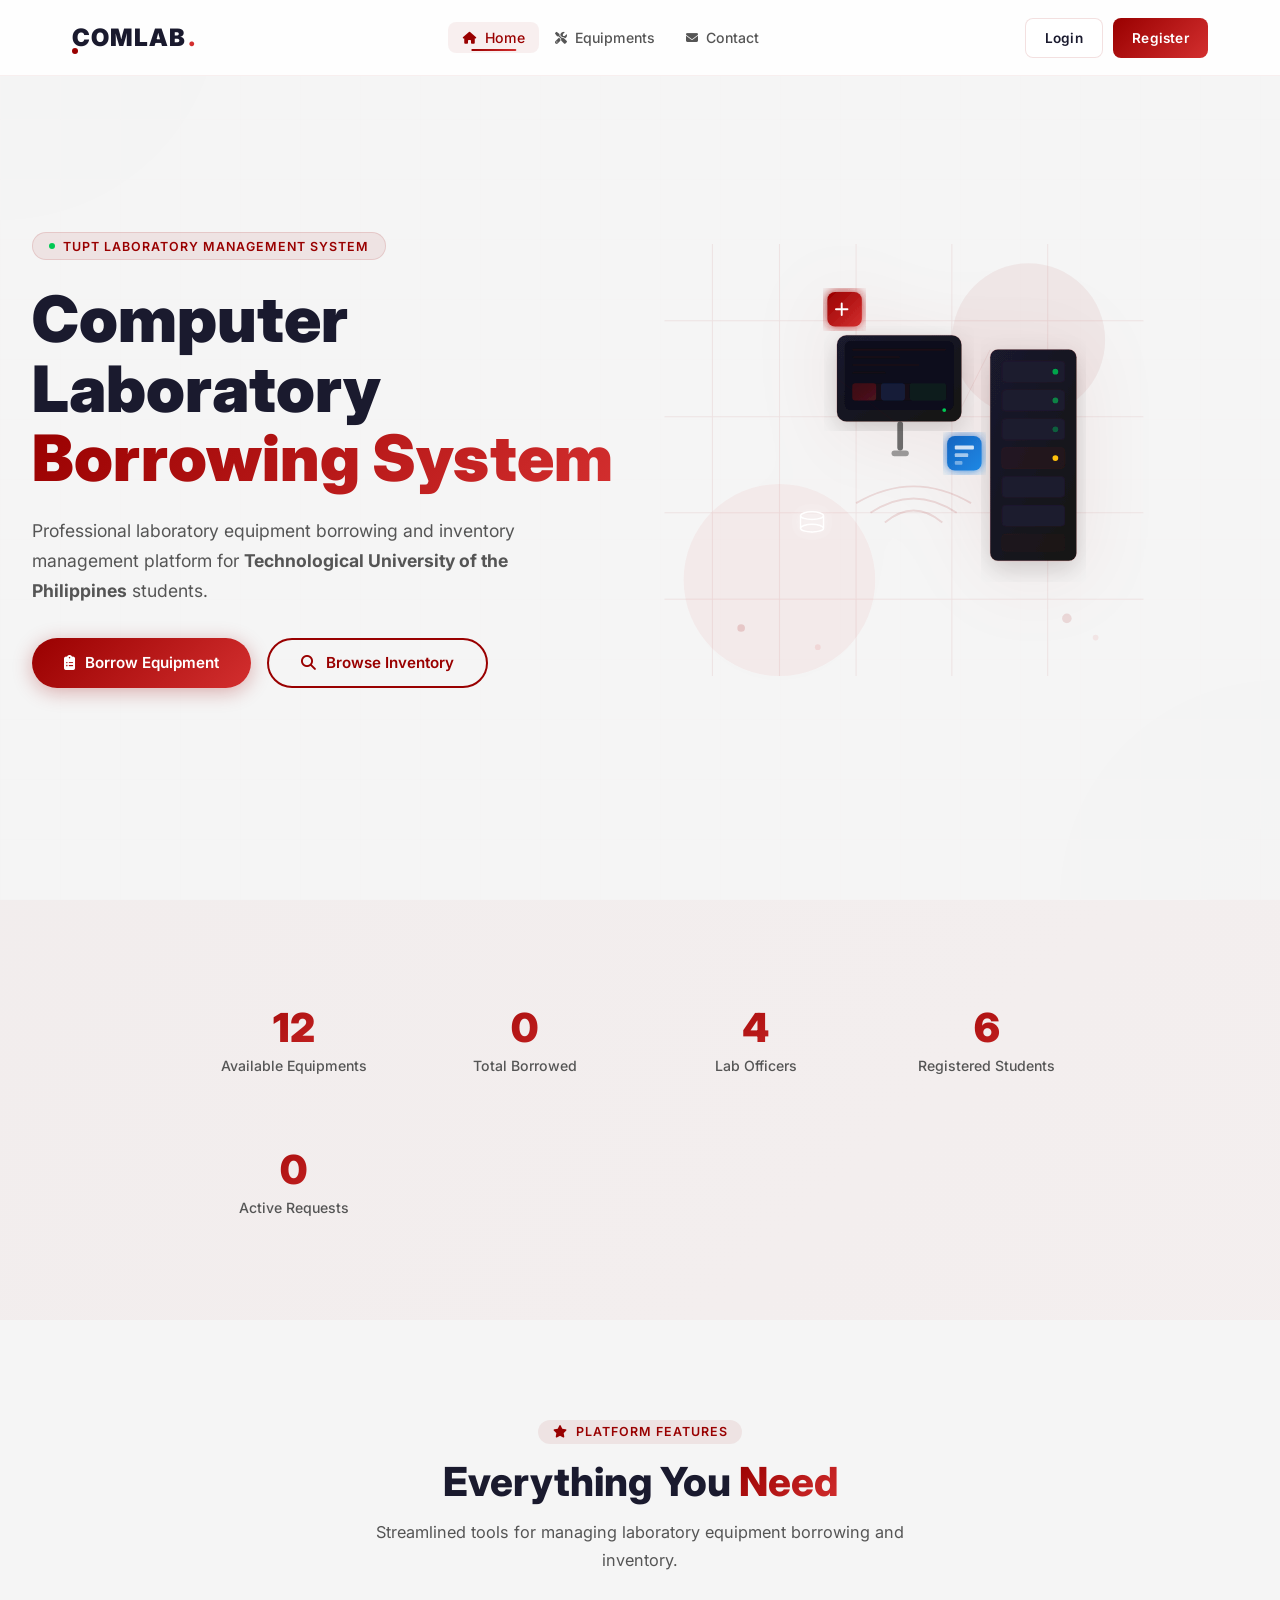
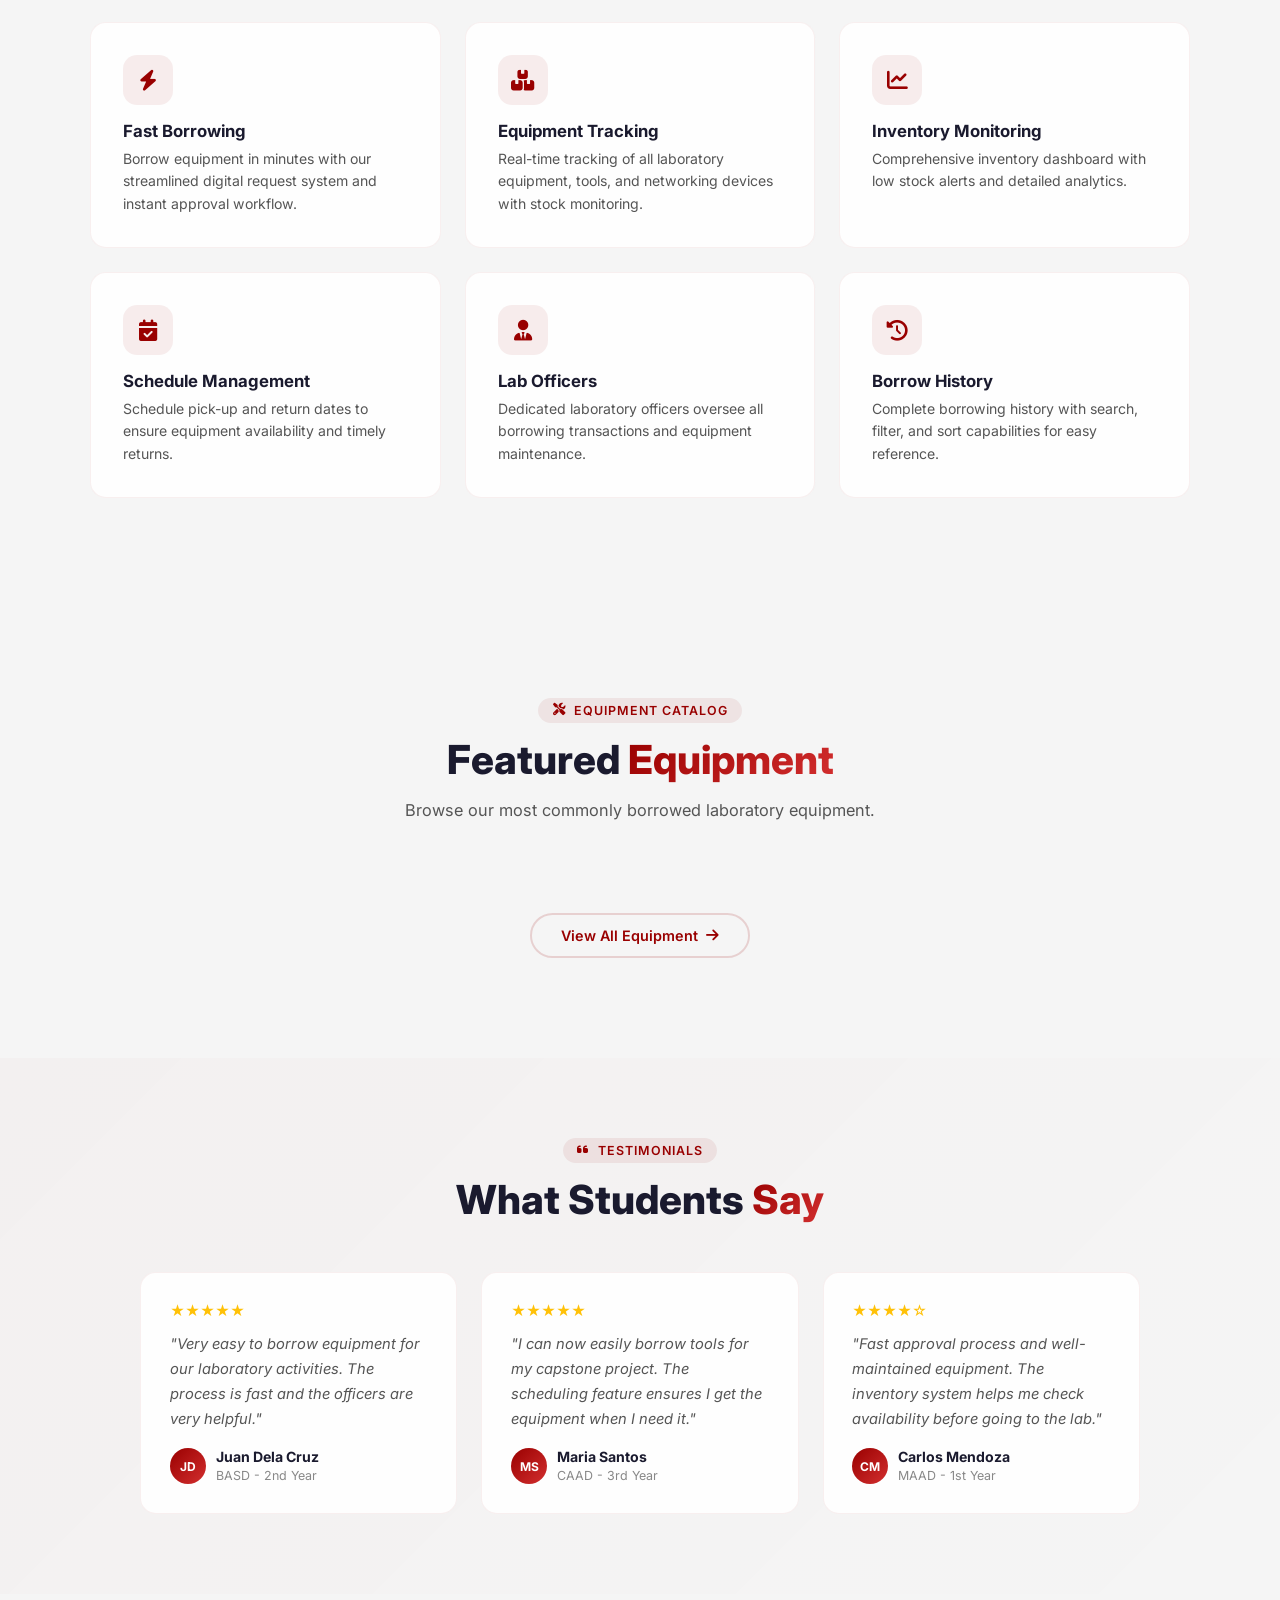
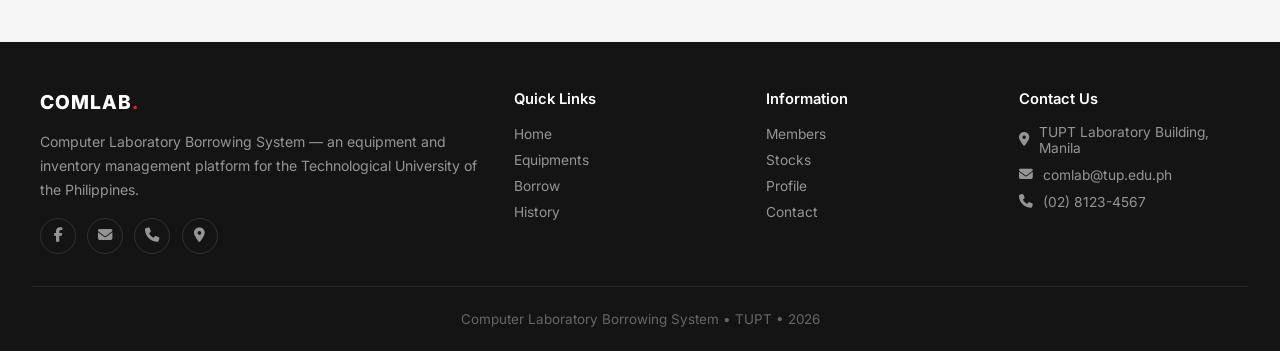
==== admin.html @ 974a4de3 "Fix calendar skeleton to use static HTML instead of JS template syntax" ====
<!DOCTYPE html>
<html lang="en">
<head>
  <meta charset="UTF-8" /><meta name="viewport" content="width=device-width, initial-scale=1.0" />
  <title>Admin Dashboard - COMLAB System</title>
  <link rel="stylesheet" href="https://cdnjs.cloudflare.com/ajax/libs/font-awesome/6.5.1/css/all.min.css" />
  <link rel="stylesheet" href="css/style.css" /><link rel="stylesheet" href="css/animation.css" /><link rel="stylesheet" href="css/responsive.css" />
  <link rel="icon" type="image/svg+xml" href="data:image/svg+xml,<svg xmlns='http://www.w3.org/2000/svg' viewBox='0 0 32 32'><rect width='32' height='32' rx='6' fill='%23990000'/><text x='50%25' y='55%25' dominant-baseline='middle' text-anchor='middle' fill='white' font-size='18' font-weight='bold' font-family='Arial'>C</text></svg>" />
  <style>
    :root{--admin-sidebar:#141414;}
    .admin-layout{display:flex;min-height:100vh;}
    .admin-sidebar{width:240px;background:var(--admin-sidebar);padding:1.5rem 1rem;position:fixed;top:0;left:0;height:100vh;z-index:100;display:flex;flex-direction:column;border-right:1px solid rgba(255,255,255,0.05);}
    .admin-sidebar .admin-logo{font-size:1.3rem;font-weight:900;color:white;margin-bottom:2rem;letter-spacing:2px;}
    .admin-sidebar .admin-logo span{color:var(--primary-light);}
    .admin-sidebar .admin-nav{display:flex;flex-direction:column;gap:0.2rem;flex:1;}
    .admin-sidebar .admin-nav a{display:flex;align-items:center;gap:10px;padding:0.7rem 0.9rem;border-radius:10px;color:rgba(255,255,255,0.55);text-decoration:none;font-size:0.85rem;font-weight:500;transition:var(--transition);}
    .admin-sidebar .admin-nav a:hover,.admin-sidebar .admin-nav a.active{background:rgba(var(--primary-rgb),0.15);color:white;}
    .admin-sidebar .admin-nav a i{width:20px;text-align:center;}
    .admin-sidebar .admin-logout{padding:0.7rem 0.9rem;border-radius:10px;color:rgba(255,255,255,0.4);font-size:0.85rem;font-weight:500;cursor:pointer;transition:var(--transition);display:flex;align-items:center;gap:10px;border:none;background:none;font-family:'Inter',sans-serif;margin-top:auto;}
    .admin-sidebar .admin-logout:hover{background:rgba(255,23,68,0.1);color:var(--danger);}
    .admin-main{flex:1;margin-left:240px;padding:2rem;min-height:100vh;}
    .admin-header{display:flex;justify-content:space-between;align-items:center;margin-bottom:2rem;flex-wrap:wrap;gap:1rem;}
    .admin-header h1{font-size:1.6rem;font-weight:800;}
    .admin-header h1 span{background:var(--gradient-1);-webkit-background-clip:text;-webkit-text-fill-color:transparent;background-clip:text;}
    .admin-cards{display:grid;grid-template-columns:repeat(auto-fill,minmax(180px,1fr));gap:1rem;margin-bottom:1.5rem;}
    .admin-card{background:white;border-radius:var(--radius);padding:1.2rem;border:1px solid rgba(var(--primary-rgb),0.06);transition:var(--transition);}
    .admin-card:hover{transform:translateY(-3px);box-shadow:var(--shadow-md);}
    .admin-card .ac-label{font-size:0.78rem;color:var(--text-secondary);font-weight:500;margin-bottom:0.3rem;}
    .admin-card .ac-value{font-size:1.8rem;font-weight:800;}
    .admin-card .ac-value.green{color:var(--success);}
    .admin-card .ac-value.red{color:var(--danger);}
    .admin-card .ac-value.yellow{color:#c79100;}
    .admin-card .ac-value.blue{color:#1e88e5;}
    .admin-grid{display:grid;grid-template-columns:2fr 1fr;gap:1.5rem;margin-bottom:1.5rem;}
    .admin-section{background:white;border-radius:var(--radius);padding:1.5rem;border:1px solid rgba(var(--primary-rgb),0.06);margin-bottom:1.5rem;}
    .admin-section h2{font-size:1.05rem;font-weight:700;margin-bottom:1rem;display:flex;align-items:center;gap:8px;}
    .admin-section h2 i{color:var(--primary);}
    .admin-table{width:100%;overflow-x:auto;}
    .admin-table table{width:100%;border-collapse:collapse;font-size:0.85rem;}
    .admin-table th{padding:0.6rem 0.8rem;text-align:left;font-size:0.75rem;font-weight:700;color:var(--text-secondary);text-transform:uppercase;letter-spacing:0.5px;border-bottom:2px solid rgba(var(--primary-rgb),0.06);}
    .admin-table td{padding:0.55rem 0.8rem;border-bottom:1px solid rgba(var(--primary-rgb),0.04);}
    .btn-sm{padding:0.3rem 0.7rem;border-radius:6px;font-size:0.75rem;font-weight:600;cursor:pointer;border:none;transition:var(--transition);font-family:'Inter',sans-serif;}
    .btn-sm.green{background:rgba(0,200,83,0.1);color:#00a844;}
    .btn-sm.green:hover{background:#00a844;color:white;}
    .btn-sm.red{background:rgba(255,23,68,0.1);color:var(--danger);}
    .btn-sm.red:hover{background:var(--danger);color:white;}
    .btn-sm.blue{background:rgba(33,150,243,0.1);color:#1e88e5;}
    .btn-sm.blue:hover{background:#1e88e5;color:white;}
    .timeline{position:relative;padding-left:2rem;}
    .timeline::before{content:'';position:absolute;left:8px;top:0;bottom:0;width:2px;background:rgba(var(--primary-rgb),0.1);}
    .timeline-item{position:relative;padding-bottom:1.2rem;}
    .timeline-item::before{content:'';position:absolute;left:-1.6rem;top:4px;width:12px;height:12px;border-radius:50%;background:var(--gradient-1);border:2px solid white;}
    .timeline-item .tl-title{font-weight:600;font-size:0.85rem;}
    .timeline-item .tl-sub{font-size:0.78rem;color:var(--text-secondary);}
    .timeline-item .tl-time{font-size:0.72rem;color:var(--text-light);margin-top:0.15rem;}
    .progress-bar{height:6px;border-radius:3px;background:rgba(var(--primary-rgb),0.08);overflow:hidden;margin-top:0.3rem;}
    .progress-bar .progress-fill{height:100%;border-radius:3px;transition:width 1s ease;}
    .warning-item{display:flex;align-items:center;gap:8px;padding:0.5rem 0;border-bottom:1px solid rgba(var(--primary-rgb),0.04);font-size:0.85rem;}
    .warning-item .wi-icon{width:28px;height:28px;border-radius:50%;display:flex;align-items:center;justify-content:center;font-size:0.7rem;flex-shrink:0;}
    /* Charts */
    .admin-charts-row{margin-bottom:0;grid-template-columns:1fr 1fr;}
    .chart-container{position:relative;display:flex;align-items:center;justify-content:center;min-height:220px;}
    .chart-container svg{width:100%;max-width:100%;height:auto;overflow:visible;}
    .chart-container .chart-placeholder{color:var(--text-light);font-size:0.85rem;}
    .chart-legend{display:flex;flex-wrap:wrap;gap:0.4rem 0.8rem;margin-top:0.5rem;justify-content:center;}
    .chart-legend .legend-item{display:flex;align-items:center;gap:5px;font-size:0.75rem;color:var(--text-secondary);font-weight:500;}
    .chart-legend .legend-dot{width:9px;height:9px;border-radius:50%;flex-shrink:0;}
    .chart-legend .legend-dot.rounded{width:10px;height:10px;border-radius:3px;}
    .chart-bar{cursor:pointer;transition:opacity 0.2s;}
    .chart-bar:hover,.chart-bar-label{opacity:0.7;}
    .chart-bar-label{font-size:0.65rem;fill:var(--text-secondary);text-anchor:middle;}
    .chart-bar-value{font-size:0.7rem;font-weight:700;text-anchor:middle;}
    .chart-center-text{font-size:1.8rem;font-weight:900;text-anchor:middle;dominant-baseline:central;}
    .chart-center-label{font-size:0.7rem;fill:var(--text-secondary);text-anchor:middle;dominant-baseline:central;}
    .trend-tooltip{position:absolute;background:#141414;color:white;padding:4px 10px;border-radius:6px;font-size:0.72rem;pointer-events:none;opacity:0;transition:opacity 0.15s;z-index:10;white-space:nowrap;}
    .chart-donut-segment{transition:opacity 0.25s ease;cursor:pointer;}
    .chart-donut-segment:hover{opacity:0.7;}
    /* ===== CALENDAR ===== */
    .calendar-header{display:flex;justify-content:space-between;align-items:center;margin-bottom:0.8rem;}
    .calendar-month{font-weight:700;font-size:0.9rem;}
    .calendar-weekdays{display:grid;grid-template-columns:repeat(7,1fr);gap:2px;margin-bottom:0.3rem;}
    .calendar-weekdays span{text-align:center;font-size:0.68rem;font-weight:600;color:var(--text-light);padding:0.2rem 0;}
    .calendar-days{display:grid;grid-template-columns:repeat(7,1fr);gap:2px;}
    .cal-day{aspect-ratio:1;display:flex;flex-direction:column;align-items:center;justify-content:center;border-radius:6px;font-size:0.72rem;font-weight:500;color:var(--text-secondary);cursor:default;position:relative;transition:var(--transition);}
    .cal-day:hover{background:rgba(var(--primary-rgb),0.04);}
    .cal-day-empty{visibility:hidden;}
    .cal-today{background:var(--gradient-1)!important;color:white!important;font-weight:700!important;box-shadow:0 2px 8px rgba(var(--primary-rgb),0.25);}
    .cal-has-events{cursor:pointer;}
    .cal-day-num{line-height:1;}
    .cal-day-dot{width:4px;height:4px;border-radius:50%;margin-top:2px;}
    .cal-dot-pending{background:#c79100;}
    .cal-dot-approved{background:var(--success);}
    .cal-dot-done{background:var(--text-light);}
    .calendar-events{margin-top:0.8rem;padding-top:0.8rem;border-top:1px solid rgba(var(--primary-rgb),0.06);}
    .cal-events-title{font-size:0.72rem;font-weight:700;color:var(--text-secondary);text-transform:uppercase;letter-spacing:0.5px;margin-bottom:0.5rem;}
    .cal-event-item{display:flex;align-items:center;gap:6px;padding:0.3rem 0;font-size:0.78rem;}
    .cal-event-dot{width:6px;height:6px;border-radius:50%;flex-shrink:0;}
    .cal-event-title{flex:1;white-space:nowrap;overflow:hidden;text-overflow:ellipsis;}
    .cal-event-status{flex-shrink:0;}
    /* ===== DARK THEME ===== */
    [data-theme="dark"], .dark-theme{
      --bg:#1a1a2e;
      --card-bg:rgba(30,30,50,0.92);
      --text-primary:#e0e0e0;
      --text-secondary:#999;
      --text-light:#666;
      --admin-sidebar:#0d0d1a;
    }
    .dark-theme .admin-card,.dark-theme .admin-section{background:var(--card-bg);border-color:rgba(255,255,255,0.05);}
    .dark-theme .navbar{background:rgba(26,26,46,0.9);}
    .dark-theme .nav-links a{color:#999;}
    .dark-theme .login-modal-content{background:rgba(30,30,50,0.95);}
    .dark-theme .login-form .form-group input{background:rgba(255,255,255,0.05);color:#e0e0e0;}
    .dark-theme .dropdown-menu{background:var(--card-bg);border-color:rgba(255,255,255,0.08);}
    .dark-theme .cal-day{color:#999;}
    .dark-theme .skeleton{background:linear-gradient(90deg,rgba(255,255,255,0.04) 25%,rgba(255,255,255,0.1) 50%,rgba(255,255,255,0.04) 75%);}
    /* ===== BACKUP SECTION ===== */
    #btnRestoreLabel:hover{background:rgba(33,150,243,0.2)!important;}
    /* ===== SKELETON LOADING ===== */
    .skeleton{background:linear-gradient(90deg,rgba(var(--primary-rgb),0.04) 25%,rgba(var(--primary-rgb),0.1) 50%,rgba(var(--primary-rgb),0.04) 75%);background-size:200% 100%;animation:skeletonShimmer 1.5s ease-in-out infinite;border-radius:6px;}
    .skeleton-card{height:90px;margin-bottom:0;}
    .skeleton-text{height:14px;width:60%;margin-bottom:8px;}
    .skeleton-text.short{width:35%;}
    .skeleton-text.long{width:85%;}
    .skeleton-circle{width:36px;height:36px;border-radius:50%;flex-shrink:0;}
    .skeleton-bar{height:10px;width:100%;border-radius:4px;margin-top:8px;}
    .skeleton-chart{width:180px;height:180px;border-radius:50%;margin:0 auto;}
    .skeleton-chart-bar{width:100%;max-width:240px;height:160px;margin:0 auto;display:flex;align-items:flex-end;gap:6px;padding:10px 0;}
    .skeleton-chart-bar span{flex:1;background:linear-gradient(90deg,rgba(var(--primary-rgb),0.04) 25%,rgba(var(--primary-rgb),0.1) 50%,rgba(var(--primary-rgb),0.04) 75%);background-size:200% 100%;animation:skeletonShimmer 1.5s ease-in-out infinite;border-radius:4px 4px 0 0;}
    .skeleton-row{display:flex;gap:10px;padding:8px 0;align-items:center;border-bottom:1px solid rgba(var(--primary-rgb),0.04);}
    .skeleton-donut{width:160px;height:160px;border-radius:50%;border:12px solid rgba(var(--primary-rgb),0.08);border-top-color:rgba(var(--primary-rgb),0.25);animation:skeletonSpin 1.2s linear infinite;margin:0 auto;}
    .skeleton-member{display:flex;flex-direction:column;align-items:center;gap:10px;padding:1.5rem;text-align:center;}
    .skeleton-member .skeleton{width:60px;height:60px;border-radius:50%;}
    @keyframes skeletonShimmer{0%{background-position:200% 0;}100%{background-position:-200% 0;}}
    @keyframes skeletonSpin{0%{transform:rotate(0deg);}100%{transform:rotate(360deg);}}
    .skeleton-fade{animation:skeletonFadeIn 0.3s ease both;}
    @keyframes skeletonFadeIn{from{opacity:0;}to{opacity:1;}}
    /* Admin sidebar toast/notification on mobile */
    .admin-dismiss-btn{padding:0.25rem 0.6rem;font-size:0.7rem;}

    @media(max-width:1024px){
      .admin-grid.admin-charts-row{grid-template-columns:1fr!important;}
      .admin-sidebar{width:100%;height:auto;position:relative;flex-direction:row;flex-wrap:wrap;padding:0.8rem;}
      .admin-sidebar .admin-logo{width:100%;text-align:center;margin-bottom:0.5rem;}
      .admin-sidebar .admin-nav{flex-direction:row;flex-wrap:wrap;justify-content:center;}
      .admin-sidebar .admin-nav a{padding:0.35rem 0.6rem;font-size:0.75rem;}
      .admin-sidebar .admin-logout{margin-top:0;}
      .admin-main{margin-left:0;padding:1rem;}
      .admin-cards{grid-template-columns:repeat(2,1fr);}
      .admin-grid{grid-template-columns:1fr;}
      .admin-charts-row{grid-template-columns:1fr!important;}
    }

    /* ===== COLLAPSIBLE SIDEBAR (phones) ===== */
    .admin-sidebar-toggle {
      display: none;
      position: fixed;
      top: 1rem;
      left: 1rem;
      z-index: 200;
      width: 40px;
      height: 40px;
      border-radius: 10px;
      background: var(--gradient-1);
      color: white;
      border: none;
      cursor: pointer;
      font-size: 1.1rem;
      align-items: center;
      justify-content: center;
      transition: var(--transition);
      box-shadow: 0 4px 15px rgba(var(--primary-rgb), 0.3);
    }
    .admin-sidebar-toggle:hover {
      transform: scale(1.05);
      box-shadow: 0 6px 20px rgba(var(--primary-rgb), 0.4);
    }

    .admin-sidebar-overlay {
      display: none;
      position: fixed;
      inset: 0;
      background: rgba(0,0,0,0.5);
      backdrop-filter: blur(4px);
      z-index: 98;
      opacity: 0;
      transition: opacity 0.3s ease, display 0s 0.3s;
      pointer-events: none;
    }
    .admin-sidebar-overlay.open {
      display: block;
      opacity: 1;
      pointer-events: auto;
      transition: opacity 0.3s ease, display 0s 0s;
    }

    @media(max-width:767px){
      .admin-sidebar-toggle { display: flex; }

      .admin-sidebar {
        position: fixed;
        top: 0;
        left: -280px;
        width: 260px;
        height: 100vh;
        flex-direction: column;
        flex-wrap: nowrap;
        padding: 1.5rem 1rem;
        z-index: 99;
        background: #141414;
        transition: left 0.35s cubic-bezier(0.4, 0, 0.2, 1);
        border-right: 1px solid rgba(255,255,255,0.05);
        display: flex;
      }
      .admin-sidebar.open {
        left: 0;
      }
      .admin-sidebar .admin-logo {
        width: auto;
        text-align: left;
        margin-bottom: 2rem;
      }
      .admin-sidebar .admin-nav {
        flex-direction: column;
        flex-wrap: nowrap;
        justify-content: flex-start;
        gap: 0.2rem;
        flex: 1;
      }
      .admin-sidebar .admin-nav a {
        padding: 0.7rem 0.9rem;
        font-size: 0.85rem;
        width: 100%;
      }
      .admin-sidebar .admin-logout {
        margin-top: auto;
      }

      .admin-sidebar-overlay.open {
        display: block;
      }
      .admin-cards { grid-template-columns: repeat(2,1fr); gap: 0.6rem; }
      .admin-card { padding: 0.8rem; }
      .admin-card .ac-value { font-size: 1.4rem; }

      .admin-main {
        margin-left: 0;
        padding: 1rem 0.8rem;
      }
      .admin-header { flex-direction: column; text-align: center; }
      .admin-header .admin-actions { width: 100%; }
      .admin-header .admin-actions input,
      .admin-header .admin-actions select,
      .admin-header .admin-actions label { width: 100%; }
      .admin-actions select, .admin-actions label { width: auto; }
    }

    @media(max-width:480px){
      .admin-cards { grid-template-columns: 1fr 1fr; gap: 0.5rem; }
      .admin-card { padding: 0.7rem; }
      .admin-card .ac-value { font-size: 1.2rem; }
      .admin-card .ac-label { font-size: 0.7rem; }
      .admin-main { padding: 0.8rem 0.5rem; }
      .admin-section { padding: 0.8rem; }
      .admin-section h2 { font-size: 0.9rem; }
      .admin-header h1 { font-size: 1.2rem; }
      .chart-container { min-height: 180px; }
    }
  </style>
</head>
<body>
  <button class="admin-sidebar-toggle" id="sidebarToggle" aria-label="Toggle sidebar"><i class="fas fa-bars"></i></button>
  <div class="admin-sidebar-overlay" id="sidebarOverlay"></div>

  <div class="admin-layout">
    <aside class="admin-sidebar" id="adminSidebar">
      <div class="admin-logo">COMLAB<span>.</span></div>
      <nav class="admin-nav">
        <a href="#" class="active" data-section="dashboard"><i class="fas fa-chart-pie"></i> Dashboard</a>
        <a href="#" data-section="requests"><i class="fas fa-clipboard-list"></i> Borrow Requests</a>
        <a href="#" data-section="equipments"><i class="fas fa-tools"></i> Equipments</a>
        <a href="#" data-section="stocks"><i class="fas fa-boxes"></i> Stocks</a>
        <a href="#" data-section="members"><i class="fas fa-users"></i> Members</a>
        <a href="#" data-section="settings"><i class="fas fa-cog"></i> Settings</a>
      </nav>
      <button class="admin-logout" onclick="auth.logout();"><i class="fas fa-sign-out-alt"></i> Logout</button>
    </aside>
    <main class="admin-main">
      <!-- DASHBOARD -->
      <div class="admin-content-area active" id="section-dashboard">
        <div class="admin-header"><h1>Dashboard <span>Overview</span></h1><div class="live-clock" style="font-family:'JetBrains Mono',monospace;font-size:0.82rem;color:var(--text-secondary);"></div></div>
        <div class="admin-cards" id="adminStatCards">
          <div class="admin-card skeleton-card skeleton-fade"><div class="ac-label skeleton skeleton-text short"></div><div class="ac-value skeleton skeleton-text" style="height:32px;width:50%;margin-top:10px;"></div></div>
          <div class="admin-card skeleton-card skeleton-fade"><div class="ac-label skeleton skeleton-text short"></div><div class="ac-value skeleton skeleton-text" style="height:32px;width:50%;margin-top:10px;"></div></div>
          <div class="admin-card skeleton-card skeleton-fade"><div class="ac-label skeleton skeleton-text short"></div><div class="ac-value skeleton skeleton-text" style="height:32px;width:50%;margin-top:10px;"></div></div>
          <div class="admin-card skeleton-card skeleton-fade"><div class="ac-label skeleton skeleton-text short"></div><div class="ac-value skeleton skeleton-text" style="height:32px;width:50%;margin-top:10px;"></div></div>
          <div class="admin-card skeleton-card skeleton-fade"><div class="ac-label skeleton skeleton-text short"></div><div class="ac-value skeleton skeleton-text" style="height:32px;width:50%;margin-top:10px;"></div></div>
        </div>
        <div class="admin-grid">
          <div>
            <div class="admin-section">
              <h2><i class="fas fa-clock"></i> Recent Activity</h2>
              <div class="timeline" id="adminTimeline">
                <div class="timeline-item skeleton-fade"><div class="skeleton skeleton-text" style="width:55%;"></div><div class="skeleton skeleton-text short" style="margin-top:6px;"></div></div>
                <div class="timeline-item skeleton-fade"><div class="skeleton skeleton-text" style="width:70%;"></div><div class="skeleton skeleton-text short" style="margin-top:6px;"></div></div>
                <div class="timeline-item skeleton-fade"><div class="skeleton skeleton-text" style="width:45%;"></div><div class="skeleton skeleton-text short" style="margin-top:6px;"></div></div>
              </div>
            </div>
            <div class="admin-section">
              <h2><i class="fas fa-inbox"></i> Pending Requests</h2>
              <div class="admin-table"><table><thead><tr><th>Student</th><th>Equipment</th><th>Date</th><th>Action</th></tr></thead><tbody id="adminPendingRequests"><tr class="skeleton-fade"><td><div class="skeleton skeleton-text short"></div></td><td><div class="skeleton skeleton-text" style="width:60%;"></div></td><td><div class="skeleton skeleton-text short"></div></td><td><div style="display:flex;gap:4px;"><div class="skeleton" style="width:28px;height:28px;border-radius:6px;"></div><div class="skeleton" style="width:28px;height:28px;border-radius:6px;"></div></div></td></tr><tr class="skeleton-fade"><td><div class="skeleton skeleton-text short"></div></td><td><div class="skeleton skeleton-text" style="width:70%;"></div></td><td><div class="skeleton skeleton-text short"></div></td><td><div style="display:flex;gap:4px;"><div class="skeleton" style="width:28px;height:28px;border-radius:6px;"></div><div class="skeleton" style="width:28px;height:28px;border-radius:6px;"></div></div></td></tr><tr class="skeleton-fade"><td><div class="skeleton skeleton-text short"></div></td><td><div class="skeleton skeleton-text" style="width:50%;"></div></td><td><div class="skeleton skeleton-text short"></div></td><td><div style="display:flex;gap:4px;"><div class="skeleton" style="width:28px;height:28px;border-radius:6px;"></div><div class="skeleton" style="width:28px;height:28px;border-radius:6px;"></div></div></td></tr></tbody></table></div>
            </div>
          </div>
          <div>
            <div class="admin-section">
              <h2><i class="fas fa-exclamation-triangle"></i> Low Stock Alerts</h2>
              <div id="lowStockAlerts">
                <div class="warning-item skeleton-fade"><div class="skeleton" style="width:28px;height:28px;border-radius:50%;flex-shrink:0;"></div><div style="flex:1;"><div class="skeleton skeleton-text" style="width:55%;"></div></div></div>
                <div class="warning-item skeleton-fade"><div class="skeleton" style="width:28px;height:28px;border-radius:50%;flex-shrink:0;"></div><div style="flex:1;"><div class="skeleton skeleton-text" style="width:65%;"></div></div></div>
                <div class="warning-item skeleton-fade"><div class="skeleton" style="width:28px;height:28px;border-radius:50%;flex-shrink:0;"></div><div style="flex:1;"><div class="skeleton skeleton-text" style="width:45%;"></div></div></div>
              </div>
            </div>
            <div class="admin-section">
              <h2><i class="fas fa-bullhorn"></i> Announcements</h2>
              <p style="font-size:0.85rem;color:var(--text-secondary);">System is running normally. All equipment available for borrowing.</p>
            </div>
            <div class="admin-section">
              <h2><i class="fas fa-calendar"></i> Calendar</h2>
              <div id="adminCalendar"><div class="skeleton-fade"><div class="skeleton" style="height:200px;border-radius:8px;"></div></div></div>
            </div>
          </div>
        </div>

        <!-- CHARTS ROW -->
        <div class="admin-grid admin-charts-row" style="grid-template-columns:1fr 1fr 1fr;gap:1rem;">
          <div class="admin-section">
            <h2><i class="fas fa-chart-pie"></i> Equipment Status</h2>
            <div id="equipStatusChart" class="chart-container skeleton-fade"><div class="skeleton-donut"></div></div>
            <div id="equipChartLegend" class="chart-legend"></div>
          </div>
          <div class="admin-section">
            <h2><i class="fas fa-chart-bar"></i> Borrow Trend <span class="trend-subtitle" style="font-size:0.72rem;font-weight:400;color:var(--text-light);">Last 7 days</span></h2>
            <div id="borrowTrendChart" class="chart-container skeleton-fade"><div class="skeleton-chart-bar"><span style="height:50%"></span><span style="height:70%"></span><span style="height:35%"></span><span style="height:85%"></span><span style="height:60%"></span><span style="height:45%"></span><span style="height:55%"></span></div></div>
          </div>
          <div class="admin-section">
            <h2><i class="fas fa-chart-line"></i> Revenue <span class="trend-subtitle" style="font-size:0.72rem;font-weight:400;color:var(--text-light);">Last 6 months</span></h2>
            <div id="revenueChart" class="chart-container skeleton-fade"><div class="skeleton-chart-bar"><span style="height:30%"></span><span style="height:55%"></span><span style="height:40%"></span><span style="height:70%"></span><span style="height:50%"></span><span style="height:65%"></span></div></div>
          </div>
        </div>
      </div>



      <!-- EQUIPMENTS -->
      <div class="admin-content-area" id="section-equipments">
        <div class="admin-header"><h1>Equipment <span>Management</span></h1>
          <div class="admin-actions" style="display:flex;gap:0.5rem;flex-wrap:wrap;align-items:center;">
            <input type="text" id="adminEquipSearch" placeholder="Search equipment..." style="padding:0.45rem 0.8rem;border:1.5px solid rgba(var(--primary-rgb),0.08);border-radius:8px;font-size:0.82rem;font-family:inherit;" />
            <select id="adminEquipCategory" style="padding:0.45rem 0.8rem;border:1.5px solid rgba(var(--primary-rgb),0.08);border-radius:8px;font-size:0.82rem;font-family:inherit;">
              <option value="All">All</option><option value="Hand Tool">Hand Tools</option><option value="Testing">Testing</option><option value="Networking">Networking</option>
              <option value="Safety">Safety</option><option value="Cleaning">Cleaning</option><option value="Storage">Storage</option>
            </select>
            <label style="display:flex;align-items:center;gap:4px;font-size:0.78rem;color:var(--text-secondary);cursor:pointer;">
              <input type="checkbox" id="showArchived" /> Show Archived
            </label>
            <button class="btn-primary" id="btnAddEquip" style="padding:0.45rem 1rem;border-radius:8px;font-size:0.82rem;border:none;color:white;background:var(--gradient-1);cursor:pointer;font-weight:600;font-family:inherit;display:flex;align-items:center;gap:6px;">
              <i class="fas fa-plus"></i> Add
            </button>
          </div>
        </div>
        <div class="admin-section"><div class="admin-table"><table><thead><tr><th>ID</th><th>Name</th><th>Category</th><th>Stocks</th><th>Fee</th><th>Status</th><th>Actions</th></tr></thead><tbody id="adminEquipBody">
            <tr class="skeleton-fade"><td><div class="skeleton skeleton-text short"></div></td><td><div class="skeleton skeleton-text" style="width:55%;"></div></td><td><div class="skeleton skeleton-text short"></div></td><td><div class="skeleton skeleton-text short"></div></td><td><div class="skeleton skeleton-text short"></div></td><td><div class="skeleton" style="width:60px;height:22px;border-radius:50px;"></div></td><td><div style="display:flex;gap:4px;"><div class="skeleton" style="width:28px;height:28px;border-radius:6px;"></div><div class="skeleton" style="width:28px;height:28px;border-radius:6px;"></div><div class="skeleton" style="width:28px;height:28px;border-radius:6px;"></div></div></td></tr>
          </tbody></table></div></div>
      </div>

      <!-- STOCKS -->
      <div class="admin-content-area" id="section-stocks">
        <div class="admin-header"><h1>Stock <span>Management</span></h1>
          <div class="admin-actions"><input type="text" id="adminStockSearch" placeholder="Search stocks..." style="padding:0.45rem 0.8rem;border:1.5px solid rgba(var(--primary-rgb),0.08);border-radius:8px;font-size:0.82rem;font-family:inherit;" /></div>
        </div>
        <div class="admin-cards" id="adminStockCards">
          <div class="admin-card skeleton-card skeleton-fade"><div class="ac-label skeleton skeleton-text short"></div><div class="ac-value skeleton skeleton-text" style="height:22px;width:40%;margin-top:8px;"></div><div class="skeleton-bar"></div></div>
          <div class="admin-card skeleton-card skeleton-fade"><div class="ac-label skeleton skeleton-text short"></div><div class="ac-value skeleton skeleton-text" style="height:22px;width:40%;margin-top:8px;"></div><div class="skeleton-bar"></div></div>
          <div class="admin-card skeleton-card skeleton-fade"><div class="ac-label skeleton skeleton-text short"></div><div class="ac-value skeleton skeleton-text" style="height:22px;width:40%;margin-top:8px;"></div><div class="skeleton-bar"></div></div>
          <div class="admin-card skeleton-card skeleton-fade"><div class="ac-label skeleton skeleton-text short"></div><div class="ac-value skeleton skeleton-text" style="height:22px;width:40%;margin-top:8px;"></div><div class="skeleton-bar"></div></div>
          <div class="admin-card skeleton-card skeleton-fade"><div class="ac-label skeleton skeleton-text short"></div><div class="ac-value skeleton skeleton-text" style="height:22px;width:40%;margin-top:8px;"></div><div class="skeleton-bar"></div></div>
        </div>
      </div>

      <!-- MEMBERS -->
      <div class="admin-content-area" id="section-members">
        <div class="admin-header"><h1>Registered <span>Students</span></h1>
          <div class="admin-actions">
            <input type="text" id="memberStudentSearch" placeholder="Search students..." style="padding:0.45rem 0.8rem;border:1.5px solid rgba(var(--primary-rgb),0.08);border-radius:8px;font-size:0.82rem;font-family:inherit;" />
          </div>
        </div>
        <div class="admin-section" id="adminMembersContainer">
          <!-- Rendered by renderMembers() -->
          <div class="skeleton-fade" style="padding:1rem;">
            <div class="skeleton-row"><div class="skeleton skeleton-circle"></div><div class="skeleton skeleton-text" style="width:30%;"></div><div class="skeleton skeleton-text short"></div><div class="skeleton skeleton-text short"></div><div class="skeleton skeleton-text short"></div><div class="skeleton skeleton-text short"></div></div>
            <div class="skeleton-row"><div class="skeleton skeleton-circle"></div><div class="skeleton skeleton-text" style="width:30%;"></div><div class="skeleton skeleton-text short"></div><div class="skeleton skeleton-text short"></div><div class="skeleton skeleton-text short"></div><div class="skeleton skeleton-text short"></div></div>
            <div class="skeleton-row"><div class="skeleton skeleton-circle"></div><div class="skeleton skeleton-text" style="width:25%;"></div><div class="skeleton skeleton-text short"></div><div class="skeleton skeleton-text short"></div><div class="skeleton skeleton-text short"></div><div class="skeleton skeleton-text short"></div></div>
            <div class="skeleton-row"><div class="skeleton skeleton-circle"></div><div class="skeleton skeleton-text" style="width:35%;"></div><div class="skeleton skeleton-text short"></div><div class="skeleton skeleton-text short"></div><div class="skeleton skeleton-text short"></div><div class="skeleton skeleton-text short"></div></div>
          </div>
        </div>
      </div>

      <!-- REQUESTS (full) header -->
      <div class="admin-content-area" id="section-requests">
        <div class="admin-header"><h1>Borrow <span>Requests</span></h1>
          <div class="admin-actions" style="display:flex;gap:0.5rem;flex-wrap:wrap;">
            <input type="text" id="requestSearch" placeholder="Search requests..." style="padding:0.45rem 0.8rem;border:1.5px solid rgba(var(--primary-rgb),0.08);border-radius:8px;font-size:0.82rem;font-family:inherit;" />
            <select id="requestStatusFilter" style="padding:0.45rem 0.8rem;border:1.5px solid rgba(var(--primary-rgb),0.08);border-radius:8px;font-size:0.82rem;font-family:inherit;">
              <option value="all">All</option><option value="pending">Pending</option><option value="approved">Approved</option><option value="returned">Returned</option><option value="rejected">Rejected</option>
            </select>
          </div>
        </div>
        <div class="admin-section"><div class="admin-table"><table><thead><tr><th>ID</th><th>Student</th><th>Student ID</th><th>Equipment</th><th>Date</th><th>Return</th><th>Fee</th><th>Status</th><th>Action</th></tr></thead><tbody id="adminRequestsBody">
          <tr class="skeleton-fade"><td><div class="skeleton skeleton-text short"></div></td><td><div class="skeleton skeleton-text" style="width:40%;"></div></td><td><div class="skeleton skeleton-text short"></div></td><td><div class="skeleton skeleton-text" style="width:50%;"></div></td><td><div class="skeleton skeleton-text short"></div></td><td><div class="skeleton skeleton-text short"></div></td><td><div class="skeleton skeleton-text short"></div></td><td><div class="skeleton" style="width:50px;height:22px;border-radius:50px;"></div></td><td><div style="display:flex;gap:4px;"><div class="skeleton" style="width:28px;height:28px;border-radius:6px;"></div></div></td></tr>
        </tbody></table></div></div>
      </div>

      <!-- SETTINGS -->
      <div class="admin-content-area" id="section-settings">
        <div class="admin-header"><h1>System <span>Settings</span></h1></div>
        <div class="admin-section"><h2><i class="fas fa-university"></i> Institution</h2>
          <div style="display:grid;grid-template-columns:1fr 1fr;gap:1rem;">
            <div class="form-group"><label>School Name</label><input type="text" id="settingSchoolName" placeholder="e.g. Technological University of the Philippines" /></div>
            <div class="form-group"><label>Laboratory Name</label><input type="text" id="settingLabName" placeholder="e.g. Computer Laboratory - Main" /></div>
            <div class="form-group"><label>Lab Officer Name</label><input type="text" id="settingOfficer" placeholder="e.g. John Santos" /></div>
            <div class="form-group"><label>Admin ID</label><input type="text" id="adminProfileId" disabled style="opacity:0.6;" /></div>
          </div>
          <div style="display:grid;grid-template-columns:1fr 1fr;gap:1rem;margin-top:1rem;">
            <div class="form-group"><label>Items per page</label><select id="settingItemsPerPage" style="padding:0.5rem;border-radius:6px;border:1px solid #ddd;font-family:inherit;"><option value="5">5</option><option value="10" selected>10</option><option value="20">20</option><option value="50">50</option></select></div>
            <div class="form-group"><label>Dashboard refresh</label><select id="settingAutoRefresh" style="padding:0.5rem;border-radius:6px;border:1px solid #ddd;font-family:inherit;"><option value="0">Manual only</option><option value="30">Every 30s</option><option value="60" selected>Every 60s</option><option value="300">Every 5min</option></select></div>
          </div>
          <div style="display:flex;gap:0.8rem;margin-top:1.5rem;flex-wrap:wrap;">
            <button class="btn btn-primary" id="btnSaveSettings" style="padding:0.6rem 1.5rem;font-size:0.85rem;border-radius:8px;"><i class="fas fa-save"></i> Save Settings</button>
            <button class="btn" id="btnResetSettings" style="padding:0.6rem 1.5rem;font-size:0.85rem;border-radius:8px;background:rgba(255,23,68,0.06);color:var(--danger);border:1px solid rgba(255,23,68,0.15);font-family:inherit;font-weight:600;cursor:pointer;transition:var(--transition);"><i class="fas fa-undo"></i> Reset Settings</button>
          </div>
        </div>
        <div class="admin-section">
          <h2><i class="fas fa-history"></i> Activity Log</h2>
          <div class="admin-table"><table><thead><tr><th>Date/Time</th><th>Action</th><th>Equipment</th><th>Admin</th><th>Details</th></tr></thead><tbody id="activityLogBody"></tbody></table></div>
        </div>
        <div class="admin-section">
          <h2><i class="fas fa-palette"></i> Theme</h2>
          <div class="form-group"><label>Dashboard Theme</label>
            <select id="themeSelector" style="padding:0.5rem;border-radius:6px;border:1px solid #ddd;font-family:inherit;font-size:0.85rem;">
              <option value="light">☀️ Light</option>
              <option value="dark">🌙 Dark</option>
              <option value="system">💻 System Default</option>
            </select>
          </div>
        </div>
        <div class="admin-section">
          <h2><i class="fas fa-database"></i> Backup &amp; Restore</h2>
          <div style="display:grid;grid-template-columns:1fr 1fr;gap:1rem;margin-bottom:1rem;">
            <div style="padding:1rem;border:1px dashed rgba(var(--primary-rgb),0.15);border-radius:8px;text-align:center;">
              <div style="font-size:0.85rem;font-weight:600;margin-bottom:0.5rem;">Full Backup</div>
              <p style="font-size:0.75rem;color:var(--text-secondary);margin-bottom:0.8rem;">Download all system data as JSON</p>
              <button class="btn btn-primary" id="btnBackupData" style="padding:0.5rem 1rem;font-size:0.82rem;border-radius:8px;"><i class="fas fa-download"></i> Download Backup</button>
            </div>
            <div style="padding:1rem;border:1px dashed rgba(var(--primary-rgb),0.15);border-radius:8px;text-align:center;">
              <div style="font-size:0.85rem;font-weight:600;margin-bottom:0.5rem;">Restore from Backup</div>
              <p style="font-size:0.75rem;color:var(--text-secondary);margin-bottom:0.8rem;">Upload a backup JSON file</p>
              <label style="display:inline-block;padding:0.5rem 1rem;background:rgba(33,150,243,0.1);color:#1e88e5;border-radius:8px;font-size:0.82rem;font-weight:600;cursor:pointer;transition:var(--transition);" id="btnRestoreLabel">
                <i class="fas fa-upload"></i> Select File
                <input type="file" id="restoreFileInput" accept=".json" style="display:none;" />
              </label>
              <button class="btn" id="btnRestoreData" style="display:block;width:100%;margin-top:0.5rem;padding:0.4rem;font-size:0.8rem;border-radius:6px;background:rgba(255,23,68,0.06);color:var(--danger);border:1px solid rgba(255,23,68,0.15);cursor:pointer;font-weight:600;font-family:inherit;"><i class="fas fa-undo-alt"></i> Restore from File</button>
            </div>
          </div>
        </div>
        <div class="admin-section">
          <h2><i class="fas fa-file-export"></i> Export / Import Sections</h2>
          <div style="display:grid;grid-template-columns:repeat(auto-fill,minmax(180px,1fr));gap:0.8rem;margin-bottom:1rem;">
            <button class="btn-sm blue" id="exportEquipments" style="padding:0.5rem;font-size:0.78rem;"><i class="fas fa-tools"></i> Export Equipments</button>
            <button class="btn-sm blue" id="exportBorrows" style="padding:0.5rem;font-size:0.78rem;"><i class="fas fa-clipboard-list"></i> Export Borrows</button>
            <button class="btn-sm blue" id="exportStudents" style="padding:0.5rem;font-size:0.78rem;"><i class="fas fa-users"></i> Export Students</button>
            <button class="btn-sm blue" id="exportActivity" style="padding:0.5rem;font-size:0.78rem;"><i class="fas fa-history"></i> Export Activity</button>
            <button class="btn-sm blue" id="exportSettings" style="padding:0.5rem;font-size:0.78rem;"><i class="fas fa-cog"></i> Export Settings</button>
          </div>
          <div style="display:flex;gap:0.8rem;align-items:center;flex-wrap:wrap;">
            <label style="padding:0.5rem 1rem;background:rgba(33,150,243,0.1);color:#1e88e5;border-radius:8px;font-size:0.82rem;font-weight:600;cursor:pointer;">
              <i class="fas fa-file-import"></i> Import File
              <input type="file" id="importFileInput" accept=".json" style="display:none;" />
            </label>
            <button class="btn-sm green" id="btnImportEquipments" style="padding:0.5rem;font-size:0.78rem;">Import → Equipments</button>
            <button class="btn-sm green" id="btnImportBorrows" style="padding:0.5rem;font-size:0.78rem;">Import → Borrows</button>
          </div>
        </div>
        <div class="admin-section">
          <h2><i class="fas fa-exclamation-triangle"></i> Data Management</h2>
          <p style="font-size:0.85rem;color:var(--text-secondary);margin-bottom:0.8rem;">Reset all data to factory demo defaults. This will delete all borrowing records, equipment changes, and registered students.</p>
          <button class="btn" id="btnResetData" style="padding:0.6rem 1.5rem;font-size:0.85rem;border-radius:8px;background:rgba(255,23,68,0.06);color:var(--danger);border:1px solid rgba(255,23,68,0.15);font-family:inherit;font-weight:600;cursor:pointer;transition:var(--transition);"><i class="fas fa-trash-alt"></i> Reset Demo Data</button>
        </div>
      </div>
    </main>
  </div>

  <!-- EQUIPMENT MODAL -->
  <div class="login-modal" id="equipModal">
    <div class="login-modal-content" style="max-width:500px;">
      <button class="login-close" id="equipModalClose">&times;</button>
      <div style="text-align:center;margin-bottom:1.2rem;">
        <div style="font-size:1.3rem;font-weight:800;"><i class="fas fa-tools" style="color:var(--primary);margin-right:8px;"></i> <span id="equipModalTitle">Add Equipment</span></div>
      </div>
      <form id="equipForm">
        <input type="hidden" id="equipFormId" />
        <div class="form-group"><label>Equipment Name *</label><input type="text" id="equipFormName" placeholder="e.g. Digital Multimeter" required /></div>
        <div style="display:grid;grid-template-columns:1fr 1fr;gap:0.8rem;">
          <div class="form-group"><label>Category *</label>
            <select id="equipFormCategory" style="padding:0.55rem;border-radius:8px;border:1px solid #ddd;font-family:inherit;font-size:0.85rem;width:100%;">
              <option value="Hand Tool">Hand Tool</option><option value="Testing">Testing</option><option value="Networking">Networking</option>
              <option value="Safety">Safety</option><option value="Cleaning">Cleaning</option><option value="Storage">Storage</option>
            </select>
          </div>
          <div class="form-group"><label>Condition</label>
            <select id="equipFormCondition" style="padding:0.55rem;border-radius:8px;border:1px solid #ddd;font-family:inherit;font-size:0.85rem;width:100%;">
              <option value="Good">Good</option><option value="Fair">Fair</option><option value="Needs Repair">Needs Repair</option><option value="Damaged">Damaged</option>
            </select>
          </div>
        </div>
        <div style="display:grid;grid-template-columns:1fr 1fr 1fr;gap:0.8rem;">
          <div class="form-group"><label>Stocks *</label><input type="number" id="equipFormStocks" value="5" min="0" /></div>
          <div class="form-group"><label>Min. Stocks</label><input type="number" id="equipFormMinStocks" value="3" min="0" /></div>
          <div class="form-group"><label>Borrow Fee (₱)</label><input type="number" id="equipFormFee" value="20" min="0" step="0.5" /></div>
        </div>
        <div class="form-group"><label>Description</label><textarea id="equipFormDesc" placeholder="Optional description..." style="padding:0.55rem;border-radius:8px;border:1px solid #ddd;font-family:inherit;font-size:0.85rem;width:100%;min-height:50px;resize:vertical;"></textarea></div>
        <div class="edit-error" style="display:none;color:var(--danger);font-size:0.82rem;margin-bottom:0.5rem;text-align:center;"></div>
        <div style="display:flex;gap:0.8rem;margin-top:0.5rem;">
          <button type="submit" class="btn-submit" style="flex:1;font-size:0.85rem;"><i class="fas fa-save"></i> Save Equipment</button>
          <button type="button" id="equipModalCancel" style="padding:0.6rem 1.2rem;border:1px solid #ddd;border-radius:10px;background:white;font-weight:600;cursor:pointer;font-family:inherit;font-size:0.85rem;color:var(--text-secondary);transition:var(--transition);">Cancel</button>
        </div>
      </form>
    </div>
  </div>

  <script src="js/svg-loader.js"></script><script src="js/effects.js"></script><script src="js/data-layer.js"></script><script src="js/inventory.js"></script><script src="js/auth.js"></script><script src="js/admin-dashboard.js"></script>
  <script>
    // Minimal inline script - admin-dashboard.js handles the rest
    document.addEventListener('DOMContentLoaded', function() {
      if (!auth.isLoggedIn() || !auth.isAdmin()) {
        window.location.href = 'index.html';
      }
    });
  </script>
</body>
</html>
---- css/style.css ----
/* ============================================
   COMPUTER LABORATORY BORROWING SYSTEM
   Main Stylesheet - Premium v2
   ============================================ */

@import url('https://fonts.googleapis.com/css2?family=Inter:wght@300;400;500;600;700;800;900&family=JetBrains+Mono:wght@400;500;600&display=swap');

:root {
  --primary: #990000;
  --primary-dark: #660000;
  --primary-light: #d32f2f;
  --primary-rgb: 153, 0, 0;
  --accent: #FFFFFF;
  --bg: #f5f5f5;
  --bg-dark: #141414;
  --card-bg: rgba(255, 255, 255, 0.88);
  --glass-bg: rgba(255, 255, 255, 0.12);
  --glass-border: rgba(255, 255, 255, 0.2);
  --glass-shadow: rgba(153, 0, 0, 0.12);
  --text-primary: #1a1a2e;
  --text-secondary: #555;
  --text-light: #888;
  --success: #00c853;
  --warning: #ffc107;
  --danger: #ff1744;
  --gradient-1: linear-gradient(135deg, #990000, #d32f2f);
  --gradient-2: linear-gradient(135deg, rgba(153, 0, 0, 0.9), rgba(211, 47, 47, 0.7));
  --gradient-dark: linear-gradient(135deg, #141414, #1a1a2e);
  --neon-red: rgba(153, 0, 0, 0.25);
  --transition: all 0.3s cubic-bezier(0.4, 0, 0.2, 1);
  --radius: 16px;
  --radius-sm: 10px;
  --radius-xs: 6px;
  --shadow-sm: 0 2px 8px rgba(0,0,0,0.06);
  --shadow-md: 0 4px 20px rgba(0,0,0,0.08);
  --shadow-lg: 0 8px 40px rgba(0,0,0,0.1);
  --shadow-glow: 0 4px 25px rgba(153, 0, 0, 0.25);
  --fs-hero: clamp(2rem, 5vw, 4rem);
  --fs-title: clamp(1.5rem, 3vw, 2.5rem);
  --fs-section: clamp(1.3rem, 2.5vw, 2rem);
  --fs-body: clamp(0.85rem, 1.2vw, 0.95rem);
  --fs-sm: clamp(0.75rem, 1vw, 0.85rem);
  --fs-xs: clamp(0.68rem, 0.9vw, 0.78rem);
}

* {
  margin: 0;
  padding: 0;
  box-sizing: border-box;
}

html {
  scroll-behavior: smooth;
}

body {
  font-family: 'Inter', sans-serif;
  background: var(--bg);
  color: var(--text-primary);
  overflow-x: hidden;
  min-height: 100vh;
  font-size: var(--fs-body);
  -webkit-font-smoothing: antialiased;
  -moz-osx-font-smoothing: grayscale;
}

/* ===== FOCUS STATES (Accessibility) ===== */
:focus-visible {
  outline: 2.5px solid var(--primary);
  outline-offset: 2px;
  border-radius: 4px;
}

button:focus-visible:not(:active),
a:focus-visible:not(:active),
input:focus-visible:not(:active),
select:focus-visible:not(:active),
textarea:focus-visible:not(:active) {
  outline: 2.5px solid var(--primary);
  outline-offset: 2px;
}

button:focus:not(:focus-visible),
a:focus:not(:focus-visible),
input:focus:not(:focus-visible) {
  outline: none;
}

/* ===== TOUCH-FRIENDLY SIZING ===== */
button, .btn, .btn-primary, .btn-secondary, .btn-submit,
.btn-login-outline, .btn-register-solid, .filter-btn,
.btn-add, .btn-view-more, .btn-sm, .modal-btn,
.nav-toggle, .login-tab, .dropdown-trigger,
input, select, textarea {
  min-height: 44px;
}

.btn-login-outline,
.btn-register-solid {
  min-height: 40px;
  display: inline-flex;
  align-items: center;
}

/* ===== RESPONSIVE TYPOGRAPHY ===== */
.hero-title { font-size: var(--fs-hero); }
.section-title { font-size: var(--fs-title); }
.page-header h1 { font-size: var(--fs-title); }
h2 { font-size: var(--fs-section); }
.section-desc { font-size: var(--fs-body); }
.hero-subtitle { font-size: var(--fs-body); }
.hero-badge { font-size: var(--fs-xs); }
.category-tag { font-size: var(--fs-xs); }
.status-badge { font-size: var(--fs-xs); }
.filter-btn { font-size: var(--fs-sm); }
.equip-card h3 { font-size: var(--fs-body); }
.footer-col p,
.footer-col ul li a,
.footer-contact-item { font-size: var(--fs-sm); }

/* ===== LOADING SCREEN ===== */
.loading-screen {
  position: fixed;
  top: 0;
  left: 0;
  width: 100%;
  height: 100%;
  background: var(--bg-dark);
  display: flex;
  flex-direction: column;
  justify-content: center;
  align-items: center;
  z-index: 99999;
  transition: opacity 0.6s ease, visibility 0.6s ease;
}
.loading-screen.hidden {
  opacity: 0;
  visibility: hidden;
  pointer-events: none;
}
.loading-logo {
  font-size: 2.5rem;
  font-weight: 900;
  color: var(--accent);
  margin-bottom: 2rem;
  letter-spacing: 4px;
}
.loading-logo span {
  color: var(--primary-light);
}
.loading-bar-container {
  width: 280px;
  height: 4px;
  background: rgba(255,255,255,0.08);
  border-radius: 4px;
  overflow: hidden;
}
.loading-bar {
  height: 100%;
  width: 0%;
  background: var(--gradient-1);
  border-radius: 4px;
  animation: loadingProgress 1.8s ease-in-out forwards;
}
.loading-text {
  color: rgba(255,255,255,0.5);
  font-size: 0.85rem;
  margin-top: 1rem;
  font-weight: 300;
  letter-spacing: 2px;
}

/* ===== BACKGROUND EFFECTS ===== */
.circuit-bg {
  position: fixed;
  top: 0;
  left: 0;
  width: 100%;
  height: 100%;
  z-index: -1;
  pointer-events: none;
  overflow: hidden;
}
.circuit-bg::before {
  content: '';
  position: absolute;
  top: -50%;
  left: -50%;
  width: 200%;
  height: 200%;
  background-image:
    radial-gradient(circle at 25% 25%, rgba(var(--primary-rgb), 0.03) 0%, transparent 50%),
    radial-gradient(circle at 75% 75%, rgba(211, 47, 47, 0.03) 0%, transparent 50%);
  animation: circuitDrift 20s linear infinite;
}
.circuit-lines {
  position: absolute;
  inset: 0;
  background-image:
    linear-gradient(90deg, rgba(var(--primary-rgb), 0.025) 1px, transparent 1px),
    linear-gradient(0deg, rgba(var(--primary-rgb), 0.025) 1px, transparent 1px);
  background-size: 60px 60px;
}
.particles-container {
  position: fixed;
  inset: 0;
  z-index: -1;
  pointer-events: none;
}
.particle {
  position: absolute;
  width: 4px;
  height: 4px;
  background: var(--primary-light);
  border-radius: 50%;
  opacity: 0.25;
  animation: floatParticle linear infinite;
}

/* ===== NAVIGATION ===== */
.navbar {
  position: fixed;
  top: 0;
  left: 0;
  width: 100%;
  z-index: 1000;
  height: 76px;
  display: flex;
  align-items: center;
  justify-content: center;
  backdrop-filter: blur(18px);
  -webkit-backdrop-filter: blur(18px);
  background: rgba(255,255,255,0.85);
  border-bottom: 1px solid rgba(var(--primary-rgb), 0.06);
  transition: background 0.3s ease, box-shadow 0.3s ease;
}
.navbar.scrolled {
  background: rgba(255,255,255,0.92);
  box-shadow: 0 1px 30px rgba(0,0,0,0.06);
}

.nav-inner {
  width: 100%;
  max-width: 1200px;
  padding: 0 2rem;
  display: flex;
  align-items: center;
  justify-content: space-between;
  height: 100%;
}

.nav-logo {
  font-size: 1.5rem;
  font-weight: 900;
  color: var(--text-primary);
  letter-spacing: 1px;
  text-decoration: none;
  display: flex;
  align-items: center;
  gap: 2px;
  position: relative;
  transition: var(--transition);
}
.nav-logo span { color: var(--primary-light); }
.nav-logo::after {
  content: '';
  position: absolute;
  bottom: -2px;
  left: 0;
  width: 6px; height: 6px;
  background: var(--primary);
  border-radius: 50%;
  animation: pulse-dot 2s ease-in-out infinite;
  transition: var(--transition);
}
.nav-logo:hover::after {
  box-shadow: 0 0 12px rgba(var(--primary-rgb), 0.5);
}

.nav-links {
  display: flex;
  list-style: none;
  gap: 2px;
  margin: 0;
  padding: 0;
}
.nav-links li { margin: 0; }
.nav-links a {
  color: var(--text-secondary);
  text-decoration: none;
  font-size: 0.88rem;
  font-weight: 500;
  padding: 0.45rem 0.9rem;
  border-radius: 8px;
  transition: background 0.2s ease, color 0.2s ease;
  position: relative;
  display: flex;
  align-items: center;
  gap: 4px;
}
.nav-links a::after {
  content: '';
  position: absolute;
  bottom: 2px;
  left: 50%;
  transform: translateX(-50%);
  width: 0;
  height: 2px;
  background: var(--gradient-1);
  transition: width 0.25s ease;
  border-radius: 2px;
}
.nav-links a:hover::after,
.nav-links a.active::after { width: 50%; }
.nav-links a:hover,
.nav-links a.active {
  color: var(--primary);
  background: rgba(var(--primary-rgb), 0.06);
}

.nav-right {
  display: flex;
  align-items: center;
  gap: 10px;
  flex-shrink: 0;
}

.btn-login-outline {
  padding: 0.45rem 1.2rem;
  background: white;
  color: var(--text-primary);
  border: 1.5px solid rgba(var(--primary-rgb), 0.12);
  border-radius: 8px;
  font-size: 0.85rem;
  font-weight: 600;
  cursor: pointer;
  transition: all 0.2s ease;
  font-family: 'Inter', sans-serif;
  letter-spacing: 0.2px;
}
.btn-login-outline:hover {
  border-color: var(--primary);
  color: var(--primary);
  box-shadow: 0 2px 8px rgba(var(--primary-rgb), 0.08);
}

.btn-register-solid {
  padding: 0.45rem 1.2rem;
  background: var(--gradient-1);
  color: white;
  border: none;
  border-radius: 8px;
  font-size: 0.85rem;
  font-weight: 600;
  cursor: pointer;
  transition: all 0.2s ease;
  font-family: 'Inter', sans-serif;
  letter-spacing: 0.2px;
}
.btn-register-solid:hover {
  transform: translateY(-1px);
  box-shadow: 0 4px 15px rgba(var(--primary-rgb), 0.3);
}

/* ===== USER DROPDOWN ===== */
.user-dropdown {
  position: relative;
}
.dropdown-trigger {
  display: flex;
  align-items: center;
  gap: 8px;
  padding: 0.3rem 0.3rem 0.3rem 0.3rem;
  background: rgba(var(--primary-rgb), 0.06);
  border: none;
  border-radius: 50px;
  cursor: pointer;
  transition: background 0.2s ease;
  font-family: 'Inter', sans-serif;
}
.dropdown-trigger:hover {
  background: rgba(var(--primary-rgb), 0.1);
}
.dropdown-avatar {
  width: 30px;
  height: 30px;
  border-radius: 50%;
  background: var(--gradient-1);
  display: flex;
  align-items: center;
  justify-content: center;
  color: white;
  font-size: 0.7rem;
  font-weight: 700;
  flex-shrink: 0;
  overflow: hidden;
}
.dropdown-name {
  font-size: 0.85rem;
  font-weight: 600;
  color: var(--text-primary);
  max-width: 100px;
  overflow: hidden;
  text-overflow: ellipsis;
  white-space: nowrap;
}
.dropdown-chevron {
  font-size: 0.65rem;
  color: var(--text-light);
  margin-right: 6px;
  transition: transform 0.25s ease;
}
.dropdown-trigger.open .dropdown-chevron {
  transform: rotate(180deg);
}

.dropdown-menu {
  position: absolute;
  top: calc(100% + 8px);
  right: 0;
  min-width: 200px;
  background: white;
  border-radius: 12px;
  box-shadow: 0 10px 40px rgba(0,0,0,0.12);
  border: 1px solid rgba(var(--primary-rgb), 0.06);
  padding: 0.4rem;
  opacity: 0;
  visibility: hidden;
  transform: translateY(-6px);
  transition: all 0.2s ease;
  z-index: 1001;
}
.dropdown-menu.open {
  opacity: 1;
  visibility: visible;
  transform: translateY(0);
}
.dropdown-item {
  display: flex;
  align-items: center;
  gap: 10px;
  padding: 0.6rem 0.8rem;
  border-radius: 8px;
  font-size: 0.85rem;
  color: var(--text-secondary);
  text-decoration: none;
  transition: all 0.15s ease;
  cursor: pointer;
  border: none;
  background: none;
  width: 100%;
  font-family: 'Inter', sans-serif;
  font-weight: 500;
  text-align: left;
}
.dropdown-item i {
  width: 18px;
  text-align: center;
  font-size: 0.85rem;
  color: var(--text-light);
  transition: color 0.15s ease;
}
.dropdown-item:hover {
  background: rgba(var(--primary-rgb), 0.06);
  color: var(--primary);
}
.dropdown-item:hover i {
  color: var(--primary);
}
.dropdown-item.danger {
  color: var(--danger);
}
.dropdown-item.danger i {
  color: var(--danger);
}
.dropdown-item.danger:hover {
  background: rgba(255,23,68,0.06);
}
.dropdown-divider {
  height: 1px;
  background: rgba(var(--primary-rgb), 0.06);
  margin: 0.3rem 0.5rem;
}

.nav-toggle {
  display: none;
  flex-direction: column;
  cursor: pointer;
  gap: 5px;
  background: none;
  border: none;
  padding: 4px;
  margin-left: 4px;
}
.nav-toggle span {
  width: 22px; height: 2px;
  background: var(--text-primary);
  border-radius: 2px;
  transition: all 0.25s ease;
}
.nav-toggle.active span:nth-child(1) { transform: rotate(45deg) translate(5px, 5px); }
.nav-toggle.active span:nth-child(2) { opacity: 0; }
.nav-toggle.active span:nth-child(3) { transform: rotate(-45deg) translate(5px, -5px); }

/* ===== LOGIN MODAL ===== */
.login-modal {
  position: fixed;
  inset: 0;
  background: rgba(0,0,0,0.6);
  backdrop-filter: blur(12px);
  -webkit-backdrop-filter: blur(12px);
  z-index: 10000;
  display: none;
  align-items: center;
  justify-content: center;
  animation: fadeIn 0.3s ease;
}
.login-modal.active { display: flex; }

.login-modal-content {
  background: rgba(255,255,255,0.92);
  backdrop-filter: blur(24px);
  border-radius: 24px;
  padding: 2.5rem;
  width: 90%;
  max-width: 420px;
  box-shadow: 0 24px 80px rgba(0,0,0,0.25);
  animation: modalSlideIn 0.35s ease;
  position: relative;
  border: 1px solid rgba(255,255,255,0.3);
}

.login-close {
  position: absolute;
  top: 1rem;
  right: 1.2rem;
  background: none;
  border: none;
  font-size: 1.3rem;
  color: var(--text-light);
  cursor: pointer;
  transition: var(--transition);
  line-height: 1;
}
.login-close:hover { color: var(--primary); transform: rotate(90deg); }

.login-tabs {
  display: flex;
  gap: 0.5rem;
  margin-bottom: 1.5rem;
  background: rgba(var(--primary-rgb), 0.05);
  padding: 0.35rem;
  border-radius: 12px;
}
.login-tab {
  flex: 1;
  padding: 0.6rem;
  text-align: center;
  border: none;
  border-radius: 10px;
  font-size: 0.85rem;
  font-weight: 600;
  cursor: pointer;
  transition: var(--transition);
  background: transparent;
  color: var(--text-secondary);
  font-family: 'Inter', sans-serif;
}
.login-tab.active {
  background: white;
  color: var(--primary);
  box-shadow: var(--shadow-sm);
}

.login-form { display: none; }
.login-form.active { display: block; }
.login-form .form-group { margin-bottom: 1rem; }
.login-form .form-group label {
  display: block;
  font-size: 0.78rem;
  font-weight: 600;
  color: var(--text-secondary);
  margin-bottom: 0.3rem;
  text-transform: uppercase;
  letter-spacing: 0.5px;
}
.login-form .form-group input {
  width: 100%;
  padding: 0.7rem 1rem;
  border: 1.5px solid rgba(var(--primary-rgb), 0.1);
  border-radius: 10px;
  font-size: 0.9rem;
  font-family: 'Inter', sans-serif;
  transition: var(--transition);
  background: rgba(255,255,255,0.8);
}
.login-form .form-group input:focus {
  outline: none;
  border-color: var(--primary);
  box-shadow: 0 0 0 3px rgba(var(--primary-rgb), 0.08);
}

.login-form .form-options {
  display: flex;
  justify-content: space-between;
  align-items: center;
  margin-bottom: 1rem;
  font-size: 0.82rem;
}
.login-form .form-options label {
  display: flex;
  align-items: center;
  gap: 6px;
  color: var(--text-secondary);
  cursor: pointer;
}
.login-form .form-options a {
  color: var(--primary);
  text-decoration: none;
  font-weight: 500;
}
.login-form .form-options a:hover { text-decoration: underline; }

/* ===== HERO SECTION ===== */
.hero {
  min-height: 100vh;
  display: flex;
  align-items: center;
  padding: 100px 2rem 80px;
  position: relative;
  overflow: hidden;
}

/* Floating orbs */
.hero-orb {
  position: absolute;
  border-radius: 50%;
  pointer-events: none;
  filter: blur(60px);
  opacity: 0.15;
}
.hero-orb.orb-1 {
  width: 500px; height: 500px;
  top: -10%; right: 10%;
  background: var(--primary);
  animation: orbFloat 8s ease-in-out infinite;
}
.hero-orb.orb-2 {
  width: 300px; height: 300px;
  bottom: 5%; left: -5%;
  background: #d32f2f;
  animation: orbFloat 10s ease-in-out infinite reverse;
}
.hero-orb.orb-3 {
  width: 200px; height: 200px;
  top: 40%; right: 35%;
  background: #990000;
  animation: orbFloat 6s ease-in-out infinite 1s;
}

.hero-content {
  flex: 1;
  max-width: 600px;
  position: relative;
  z-index: 2;
}

.hero-badge {
  display: inline-flex;
  align-items: center;
  gap: 8px;
  padding: 0.35rem 1rem;
  background: rgba(var(--primary-rgb), 0.07);
  border: 1px solid rgba(var(--primary-rgb), 0.12);
  border-radius: 50px;
  font-size: 0.78rem;
  font-weight: 600;
  color: var(--primary);
  margin-bottom: 1.5rem;
  text-transform: uppercase;
  letter-spacing: 1px;
}
.hero-badge .badge-dot {
  width: 6px; height: 6px;
  background: var(--success);
  border-radius: 50%;
  animation: pulse-dot 2s ease-in-out infinite;
}

.hero-title {
  font-size: 4rem;
  font-weight: 900;
  line-height: 1.08;
  margin-bottom: 0.5rem;
  color: var(--text-primary);
}
.hero-title .highlight {
  background: var(--gradient-1);
  -webkit-background-clip: text;
  -webkit-text-fill-color: transparent;
  background-clip: text;
}

.hero-subtitle {
  font-size: 1.1rem;
  color: var(--text-secondary);
  line-height: 1.7;
  margin: 1.5rem 0 2rem;
  max-width: 520px;
}

.hero-buttons {
  display: flex;
  gap: 1rem;
  flex-wrap: wrap;
}

.btn {
  display: inline-flex;
  align-items: center;
  gap: 10px;
  padding: 0.85rem 2rem;
  border-radius: 50px;
  font-size: 0.95rem;
  font-weight: 600;
  text-decoration: none;
  cursor: pointer;
  border: none;
  transition: var(--transition);
  position: relative;
  overflow: hidden;
  font-family: 'Inter', sans-serif;
}
.btn-primary {
  background: var(--gradient-1);
  color: white;
  box-shadow: 0 4px 20px rgba(var(--primary-rgb), 0.3);
  position: relative;
  overflow: hidden;
  -webkit-tap-highlight-color: transparent;
}
.btn-primary:hover {
  transform: translateY(-3px);
  box-shadow: 0 8px 30px rgba(var(--primary-rgb), 0.4);
}
.btn-primary::before {
  content: '';
  position: absolute;
  top: 0; left: -100%;
  width: 100%; height: 100%;
  background: linear-gradient(90deg, transparent, rgba(255,255,255,0.2), transparent);
  transition: 0.5s;
}
.btn-primary:hover::before { left: 100%; }
.btn-primary:active {
  transform: scale(0.97);
}

.btn-secondary {
  background: transparent;
  color: var(--primary);
  border: 2px solid var(--primary);
  position: relative;
  overflow: hidden;
  -webkit-tap-highlight-color: transparent;
}
.btn-secondary:hover {
  background: var(--primary);
  color: white;
  transform: translateY(-3px);
  box-shadow: 0 8px 25px rgba(var(--primary-rgb), 0.2);
}
.btn-secondary:active { transform: scale(0.97); }

.btn-glow { position: relative; }
.btn-glow::after {
  content: '';
  position: absolute;
  top: -2px; left: -2px; right: -2px; bottom: -2px;
  background: var(--gradient-1);
  border-radius: 52px;
  z-index: -1;
  filter: blur(10px);
  opacity: 0;
  transition: var(--transition);
}
.btn-glow:hover::after { opacity: 0.5; }

/* ===== HERO ILLUSTRATION ===== */
.hero-illustration {
  flex: 0 0 480px;
  margin-left: 2rem;
  position: relative;
  z-index: 2;
  height: 500px;
  display: flex;
  align-items: center;
  justify-content: center;
}

.ill-container {
  position: relative;
  width: 100%;
  height: 100%;
  display: flex;
  align-items: center;
  justify-content: center;
}

/* Floating monitor */
.ill-monitor {
  width: 260px;
  height: 170px;
  background: linear-gradient(135deg, rgba(20,20,20,0.95), rgba(30,30,30,0.9));
  border-radius: 16px;
  border: 1px solid rgba(var(--primary-rgb), 0.15);
  position: relative;
  display: flex;
  align-items: center;
  justify-content: center;
  animation: float 5s ease-in-out infinite;
  box-shadow: 0 20px 60px rgba(0,0,0,0.15);
}
.ill-monitor::before {
  content: '';
  position: absolute;
  bottom: -6px;
  left: 50%;
  transform: translateX(-50%);
  width: 40px;
  height: 6px;
  background: rgba(20,20,20,0.8);
  border-radius: 0 0 4px 4px;
}
.ill-monitor::after {
  content: '';
  position: absolute;
  bottom: -12px;
  left: 50%;
  transform: translateX(-50%);
  width: 80px;
  height: 6px;
  background: rgba(20,20,20,0.6);
  border-radius: 4px;
}
.ill-screen {
  width: 88%;
  height: 82%;
  background: linear-gradient(135deg, #0a0a1a, #1a0a0a);
  border-radius: 8px;
  border: 1px solid rgba(var(--primary-rgb), 0.1);
  display: flex;
  flex-direction: column;
  align-items: center;
  justify-content: center;
  gap: 8px;
  overflow: hidden;
  position: relative;
}
.ill-screen::before {
  content: '';
  position: absolute;
  inset: 0;
  background: radial-gradient(circle at 30% 40%, rgba(var(--primary-rgb), 0.08), transparent 60%);
}
.ill-screen-grid {
  display: grid;
  grid-template-columns: repeat(3,1fr);
  gap: 4px;
  width: 80%;
  z-index: 1;
}
.ill-screen-grid span {
  height: 12px;
  background: rgba(var(--primary-rgb), 0.12);
  border-radius: 2px;
  animation: pulseGrid 3s ease-in-out infinite;
}
.ill-screen-grid span:nth-child(2) { animation-delay: 0.3s; }
.ill-screen-grid span:nth-child(3) { animation-delay: 0.6s; }
.ill-screen-grid span:nth-child(4) { animation-delay: 0.9s; }
.ill-screen-grid span:nth-child(5) { animation-delay: 1.2s; }
.ill-screen-grid span:nth-child(6) { animation-delay: 1.5s; }
.ill-screen-line {
  width: 70%;
  height: 3px;
  background: rgba(var(--primary-rgb), 0.15);
  border-radius: 2px;
  z-index: 1;
  margin-top: 4px;
}

/* ===== HERO ILLUSTRATION (SVG) ===== */
.hero-illustration .ill-container {
  position: relative;
  width: 100%;
  height: 100%;
  display: flex;
  align-items: center;
  justify-content: center;
}

/* ===== FEATURE CARDS ===== */
.features-section {
  padding: 100px 2rem;
  position: relative;
}
.features-grid {
  display: grid;
  grid-template-columns: repeat(auto-fill, minmax(300px, 1fr));
  gap: 1.5rem;
  max-width: 1100px;
  margin: 0 auto;
}

.feature-card {
  background: var(--card-bg);
  backdrop-filter: blur(12px);
  border: 1px solid rgba(var(--primary-rgb), 0.06);
  border-radius: var(--radius);
  padding: 2rem;
  transition: var(--transition);
  position: relative;
  overflow: hidden;
}
.feature-card::before {
  content: '';
  position: absolute;
  top: 0;
  left: 0;
  width: 100%;
  height: 3px;
  background: var(--gradient-1);
  transform: scaleX(0);
  transform-origin: left;
  transition: transform 0.4s ease;
}
.feature-card:hover::before { transform: scaleX(1); }
.feature-card:hover {
  transform: translateY(-6px);
  box-shadow: 0 12px 40px rgba(var(--primary-rgb), 0.08);
}
.feature-card .fc-icon {
  width: 50px; height: 50px;
  border-radius: 14px;
  background: rgba(var(--primary-rgb), 0.07);
  display: flex;
  align-items: center;
  justify-content: center;
  font-size: 1.3rem;
  color: var(--primary);
  margin-bottom: 1rem;
  transition: var(--transition);
}
.feature-card:hover .fc-icon {
  background: var(--gradient-1);
  color: white;
  transform: scale(1.1) rotate(-5deg);
}
.feature-card h3 {
  font-size: 1.05rem;
  font-weight: 700;
  margin-bottom: 0.4rem;
}
.feature-card p {
  font-size: 0.88rem;
  color: var(--text-secondary);
  line-height: 1.6;
}

/* ===== STATISTICS SECTION ===== */
.stats-section {
  padding: 80px 2rem;
  background: linear-gradient(135deg, rgba(var(--primary-rgb), 0.03), rgba(211,47,47,0.03));
  position: relative;
}
.stats-grid {
  display: grid;
  grid-template-columns: repeat(auto-fill, minmax(180px, 1fr));
  gap: 1.5rem;
  max-width: 900px;
  margin: 0 auto;
}
.stat-item {
  text-align: center;
  padding: 1.5rem;
}
.stat-item .stat-number {
  font-size: 2.5rem;
  font-weight: 900;
  background: var(--gradient-1);
  -webkit-background-clip: text;
  -webkit-text-fill-color: transparent;
  background-clip: text;
  line-height: 1.2;
}
.stat-item .stat-label {
  font-size: 0.88rem;
  color: var(--text-secondary);
  font-weight: 500;
  margin-top: 0.3rem;
}

/* ===== EQUIPMENT PREVIEW ===== */
.equip-preview {
  padding: 100px 2rem;
}
.equip-preview-grid {
  display: grid;
  grid-template-columns: repeat(auto-fill, minmax(280px, 1fr));
  gap: 1.5rem;
  max-width: 1000px;
  margin: 0 auto 2.5rem;
}

/* ===== TESTIMONIALS ===== */
.testimonials-section {
  padding: 80px 2rem;
  background: linear-gradient(135deg, rgba(var(--primary-rgb), 0.02), transparent);
}
.testimonials-grid {
  display: grid;
  grid-template-columns: repeat(auto-fill, minmax(300px, 1fr));
  gap: 1.5rem;
  max-width: 1000px;
  margin: 0 auto;
}
.testimonial-card {
  background: var(--card-bg);
  border-radius: var(--radius);
  padding: 1.8rem;
  border: 1px solid rgba(var(--primary-rgb), 0.06);
  transition: var(--transition);
}
.testimonial-card:hover {
  transform: translateY(-4px);
  box-shadow: var(--shadow-lg);
}
.testimonial-card .stars {
  color: #ffc107;
  font-size: 0.9rem;
  margin-bottom: 0.8rem;
}
.testimonial-card blockquote {
  font-size: 0.92rem;
  color: var(--text-secondary);
  line-height: 1.7;
  font-style: italic;
  margin-bottom: 1rem;
}
.testimonial-card .author {
  display: flex;
  align-items: center;
  gap: 10px;
}
.testimonial-card .author .avatar {
  width: 36px; height: 36px;
  border-radius: 50%;
  background: var(--gradient-1);
  display: flex;
  align-items: center;
  justify-content: center;
  color: white;
  font-size: 0.75rem;
  font-weight: 700;
}
.testimonial-card .author .info strong {
  display: block;
  font-size: 0.88rem;
}
.testimonial-card .author .info span {
  font-size: 0.78rem;
  color: var(--text-light);
}

/* ===== MODAL ===== */
.modal-overlay {
  position: fixed;
  inset: 0;
  background: rgba(0,0,0,0.5);
  backdrop-filter: blur(5px);
  z-index: 10000;
  display: none;
  align-items: center;
  justify-content: center;
  animation: fadeIn 0.3s ease;
}
.modal-overlay.active { display: flex; }
.modal-content {
  background: white;
  border-radius: var(--radius);
  padding: 2.5rem;
  max-width: 420px;
  width: 90%;
  text-align: center;
  box-shadow: 0 20px 60px rgba(0,0,0,0.2);
  animation: modalSlideIn 0.3s ease;
}
.modal-icon {
  width: 70px; height: 70px;
  border-radius: 50%;
  background: rgba(0,200,83,0.1);
  display: flex;
  align-items: center;
  justify-content: center;
  margin: 0 auto 1.2rem;
  font-size: 2rem;
  color: var(--success);
}
.modal-icon.error {
  background: rgba(255,23,68,0.1);
  color: var(--danger);
}
.modal-content h2 { font-size: 1.5rem; margin-bottom: 0.5rem; }
.modal-content p { color: var(--text-secondary); margin-bottom: 1.5rem; font-size: 0.95rem; }
.modal-btn {
  padding: 0.75rem 2rem;
  background: var(--gradient-1);
  color: white;
  border: none;
  border-radius: var(--radius-sm);
  font-size: 0.9rem;
  font-weight: 600;
  cursor: pointer;
  transition: var(--transition);
}
.modal-btn:hover {
  transform: translateY(-2px);
  box-shadow: 0 6px 20px rgba(var(--primary-rgb), 0.3);
}

/* ===== SECTION COMMON ===== */
.section {
  padding: 100px 2rem;
}
.section-header {
  text-align: center;
  margin-bottom: 3rem;
}
.section-tag {
  display: inline-flex;
  align-items: center;
  gap: 8px;
  padding: 0.3rem 0.9rem;
  background: rgba(var(--primary-rgb), 0.07);
  border-radius: 50px;
  font-size: 0.78rem;
  font-weight: 600;
  color: var(--primary);
  margin-bottom: 0.8rem;
  text-transform: uppercase;
  letter-spacing: 1px;
}
.section-title {
  font-size: 2.5rem;
  font-weight: 800;
  margin-bottom: 0.8rem;
}
.section-title span {
  background: var(--gradient-1);
  -webkit-background-clip: text;
  -webkit-text-fill-color: transparent;
  background-clip: text;
}
.section-desc {
  font-size: 1.02rem;
  color: var(--text-secondary);
  max-width: 600px;
  margin: 0 auto;
  line-height: 1.7;
}

/* ===== EQUIPMENT CARDS ===== */
.equipments-grid {
  display: grid;
  grid-template-columns: repeat(auto-fill, minmax(280px, 1fr));
  gap: 1.5rem;
  max-width: 1200px;
  margin: 0 auto;
}
.equip-card {
  background: var(--card-bg);
  backdrop-filter: blur(10px);
  border: 1px solid rgba(var(--primary-rgb), 0.06);
  border-radius: var(--radius);
  padding: 1.5rem;
  transition: var(--transition);
  position: relative;
  overflow: hidden;
  cursor: pointer;
}
.equip-card::before {
  content: '';
  position: absolute;
  top: 0; left: 0;
  width: 4px; height: 100%;
  background: var(--gradient-1);
  border-radius: 0 4px 4px 0;
  opacity: 0;
  transition: var(--transition);
}
.equip-card:hover::before { opacity: 1; }
.equip-card:hover {
  transform: translateY(-6px);
  box-shadow: 0 12px 40px rgba(var(--primary-rgb), 0.08);
}
.equip-card .card-image-wrap {
  width: 100%;
  height: 160px;
  border-radius: var(--radius-sm);
  overflow: hidden;
  margin-bottom: 1rem;
  background: rgba(var(--primary-rgb), 0.04);
  position: relative;
}
.equip-card .equip-card-img {
  width: 100%;
  height: 100%;
  object-fit: cover;
  transition: transform 0.4s ease;
}
.equip-card:hover .equip-card-img {
  transform: scale(1.05);
}
.equip-card .card-icon {
  width: 50px; height: 50px;
  background: rgba(var(--primary-rgb), 0.07);
  border-radius: var(--radius-sm);
  display: flex;
  align-items: center;
  justify-content: center;
  font-size: 1.5rem;
  margin-bottom: 1rem;
}
.equip-card .card-icon i { color: var(--primary); }
.equip-card h3 { font-size: 1.05rem; font-weight: 700; margin-bottom: 0.4rem; }
.equip-card .category-tag {
  display: inline-block;
  padding: 0.15rem 0.6rem;
  background: rgba(var(--primary-rgb), 0.06);
  color: var(--primary);
  font-size: 0.72rem;
  font-weight: 600;
  border-radius: 50px;
  margin-bottom: 0.8rem;
  text-transform: uppercase;
  letter-spacing: 0.5px;
}
.equip-card .card-details {
  display: flex;
  justify-content: space-between;
  align-items: center;
  margin-bottom: 0.8rem;
  flex-wrap: wrap;
  gap: 0.5rem;
}
.equip-card .fee { font-size: 1.1rem; font-weight: 800; color: var(--primary); }
.equip-card .fee small { font-size: 0.7rem; font-weight: 500; color: var(--text-light); }
.equip-card .stocks { font-size: 0.85rem; font-weight: 600; color: var(--text-secondary); }
.equip-card .stocks span { color: var(--text-primary); }

.status-badge {
  display: inline-flex;
  align-items: center;
  gap: 6px;
  padding: 0.2rem 0.7rem;
  border-radius: 50px;
  font-size: 0.76rem;
  font-weight: 600;
}
.status-badge.available { background: rgba(0,200,83,0.1); color: #00a844; }
.status-badge.borrowed { background: rgba(255,193,7,0.15); color: #c79100; }
.status-badge.low-stock { background: rgba(255,23,68,0.1); color: var(--danger); }
.status-badge .status-dot { width: 5px; height: 5px; border-radius: 50%; background: currentColor; }

.equip-card .btn-add {
  width: 100%;
  padding: 0.65rem;
  background: transparent;
  color: var(--primary);
  border: 2px solid rgba(var(--primary-rgb), 0.15);
  border-radius: var(--radius-sm);
  font-size: 0.82rem;
  font-weight: 600;
  cursor: pointer;
  transition: var(--transition);
  display: flex;
  align-items: center;
  justify-content: center;
  gap: 8px;
  font-family: 'Inter', sans-serif;
}
.equip-card .btn-add:hover {
  background: var(--gradient-1);
  color: white;
  border-color: transparent;
  box-shadow: 0 4px 15px rgba(var(--primary-rgb), 0.2);
}

/* ===== FILTERS ===== */
.filter-bar {
  display: flex;
  justify-content: center;
  gap: 0.6rem;
  margin-bottom: 2.5rem;
  flex-wrap: wrap;
}
.filter-btn {
  padding: 0.45rem 1.1rem;
  border: 1.5px solid rgba(var(--primary-rgb), 0.12);
  border-radius: 50px;
  background: transparent;
  color: var(--text-secondary);
  font-size: 0.82rem;
  font-weight: 500;
  cursor: pointer;
  transition: var(--transition);
  font-family: 'Inter', sans-serif;
}
.filter-btn:hover,
.filter-btn.active {
  background: var(--gradient-1);
  color: white;
  border-color: transparent;
  box-shadow: 0 4px 15px rgba(var(--primary-rgb), 0.2);
}
.search-bar {
  max-width: 400px;
  margin: 0 auto 2rem;
  position: relative;
}
.search-bar input {
  width: 100%;
  padding: 0.75rem 1rem 0.75rem 2.8rem;
  border: 1.5px solid rgba(var(--primary-rgb), 0.08);
  border-radius: 50px;
  font-size: 0.88rem;
  font-family: 'Inter', sans-serif;
  background: white;
  transition: var(--transition);
}
.search-bar input:focus {
  outline: none;
  border-color: var(--primary);
  box-shadow: 0 0 0 3px rgba(var(--primary-rgb), 0.08);
}
.search-bar .search-icon {
  position: absolute;
  left: 1rem;
  top: 50%;
  transform: translateY(-50%);
  color: var(--text-light);
}

/* ===== BORROW FORM ===== */
.glass-card {
  background: var(--card-bg);
  backdrop-filter: blur(20px);
  -webkit-backdrop-filter: blur(20px);
  border: 1px solid rgba(var(--primary-rgb), 0.08);
  border-radius: var(--radius);
  padding: 2rem;
  box-shadow: 0 8px 40px rgba(var(--primary-rgb), 0.06);
  transition: var(--transition);
}
.glass-card:hover {
  box-shadow: 0 12px 50px rgba(var(--primary-rgb), 0.08);
  transform: translateY(-2px);
}
.card-header {
  display: flex;
  align-items: center;
  gap: 12px;
  margin-bottom: 1.5rem;
  padding-bottom: 1rem;
  border-bottom: 1px solid rgba(var(--primary-rgb), 0.08);
}
.card-header .icon {
  width: 40px; height: 40px;
  background: var(--gradient-1);
  border-radius: var(--radius-sm);
  display: flex;
  align-items: center;
  justify-content: center;
  color: white;
  font-size: 1.1rem;
}
.card-header h3 { font-size: 1.05rem; font-weight: 700; }

.form-group { margin-bottom: 1rem; }
.form-group label {
  display: block;
  font-size: 0.78rem;
  font-weight: 600;
  color: var(--text-secondary);
  margin-bottom: 0.3rem;
  text-transform: uppercase;
  letter-spacing: 0.5px;
}
.form-group input,
.form-group select,
.form-group textarea {
  width: 100%;
  padding: 0.65rem 0.9rem;
  border: 1.5px solid rgba(var(--primary-rgb), 0.08);
  border-radius: var(--radius-xs);
  font-size: 0.88rem;
  font-family: 'Inter', sans-serif;
  background: rgba(255,255,255,0.8);
  transition: var(--transition);
  color: var(--text-primary);
}
.form-group input:focus,
.form-group select:focus,
.form-group textarea:focus {
  outline: none;
  border-color: var(--primary);
  box-shadow: 0 0 0 3px rgba(var(--primary-rgb), 0.08);
}
.form-group textarea { resize: vertical; min-height: 60px; }
.form-group .input-fee {
  font-weight: 700;
  color: var(--primary);
  padding: 0.65rem 0.9rem;
  background: rgba(var(--primary-rgb), 0.04);
  border-radius: var(--radius-xs);
  border: 1.5px solid rgba(var(--primary-rgb), 0.08);
  font-size: 1rem;
}
.form-row { display: grid; grid-template-columns: 1fr 1fr; gap: 0.8rem; }

.btn-submit {
  width: 100%;
  padding: 0.85rem;
  background: var(--gradient-1);
  color: white;
  border: none;
  border-radius: var(--radius-sm);
  font-size: 0.92rem;
  font-weight: 700;
  cursor: pointer;
  transition: var(--transition);
  text-transform: uppercase;
  letter-spacing: 1px;
  margin-top: 0.3rem;
  position: relative;
  overflow: hidden;
  font-family: 'Inter', sans-serif;
}
.btn-submit:hover {
  transform: translateY(-2px);
  box-shadow: 0 8px 25px rgba(var(--primary-rgb), 0.3);
}
.btn-submit::before {
  content: '';
  position: absolute;
  top: 0; left: -100%;
  width: 100%; height: 100%;
  background: linear-gradient(90deg, transparent, rgba(255,255,255,0.15), transparent);
  transition: 0.5s;
}
.btn-submit:hover::before { left: 100%; }

/* ===== MEMBERS PAGE ===== */
.members-grid {
  display: grid;
  grid-template-columns: repeat(auto-fill, minmax(250px, 1fr));
  gap: 1.5rem;
  max-width: 1100px;
  margin: 0 auto;
}
.member-card {
  background: var(--card-bg);
  border-radius: var(--radius);
  padding: 2rem 1.5rem;
  text-align: center;
  border: 1px solid rgba(var(--primary-rgb), 0.06);
  transition: var(--transition);
}
.member-card:hover {
  transform: translateY(-6px);
  box-shadow: 0 12px 40px rgba(var(--primary-rgb), 0.08);
}
.member-avatar {
  width: 80px; height: 80px;
  border-radius: 50%;
  background: var(--gradient-1);
  display: flex;
  align-items: center;
  justify-content: center;
  margin: 0 auto 1rem;
  font-size: 2rem;
  color: white;
  font-weight: 700;
  position: relative;
}
.member-avatar .avatar-ring {
  position: absolute;
  top: -4px; left: -4px; right: -4px; bottom: -4px;
  border-radius: 50%;
  border: 2px solid rgba(var(--primary-rgb), 0.12);
  animation: spin 8s linear infinite;
}
.member-card h3 { font-size: 1.05rem; font-weight: 700; margin-bottom: 0.3rem; }
.member-card .role {
  display: inline-block;
  padding: 0.15rem 0.7rem;
  background: rgba(var(--primary-rgb), 0.07);
  color: var(--primary);
  font-size: 0.78rem;
  font-weight: 600;
  border-radius: 50px;
  margin-bottom: 0.8rem;
}
.member-card .contact {
  font-size: 0.84rem;
  color: var(--text-secondary);
  display: flex;
  align-items: center;
  justify-content: center;
  gap: 6px;
}

/* ===== STOCKS DASHBOARD ===== */
.stocks-dashboard {
  display: grid;
  grid-template-columns: repeat(auto-fill, minmax(240px, 1fr));
  gap: 1.5rem;
  max-width: 1000px;
  margin: 0 auto 3rem;
}
.stat-card {
  background: var(--card-bg);
  border-radius: var(--radius);
  padding: 1.5rem;
  border: 1px solid rgba(var(--primary-rgb), 0.06);
  transition: var(--transition);
}
.stat-card:hover {
  transform: translateY(-4px);
  box-shadow: 0 8px 30px rgba(var(--primary-rgb), 0.06);
}
.stat-card .stat-header {
  display: flex;
  justify-content: space-between;
  align-items: flex-start;
  margin-bottom: 1rem;
}
.stat-card .stat-icon {
  width: 45px; height: 45px;
  border-radius: var(--radius-sm);
  display: flex;
  align-items: center;
  justify-content: center;
  font-size: 1.2rem;
}
.stat-card .stat-icon.green { background: rgba(0,200,83,0.1); color: var(--success); }
.stat-card .stat-icon.red { background: rgba(255,23,68,0.1); color: var(--danger); }
.stat-card .stat-icon.yellow { background: rgba(255,193,7,0.15); color: #c79100; }
.stat-card .stat-icon.blue { background: rgba(33,150,243,0.1); color: #1e88e5; }
.stat-card .stat-label { font-size: 0.84rem; color: var(--text-secondary); font-weight: 500; margin-bottom: 0.3rem; }
.stat-card .stat-number { font-size: 2.2rem; font-weight: 800; color: var(--text-primary); line-height: 1; }
.stat-card .stat-number .counter { display: inline-block; }

/* ===== TABLE ===== */
.table-container {
  background: var(--card-bg);
  border-radius: var(--radius);
  padding: 1.5rem;
  border: 1px solid rgba(var(--primary-rgb), 0.06);
  overflow-x: auto;
  max-width: 1200px;
  margin: 0 auto;
}
.table-toolbar {
  display: flex;
  justify-content: space-between;
  align-items: center;
  gap: 1rem;
  margin-bottom: 1.2rem;
  flex-wrap: wrap;
}
.table-toolbar .table-search { position: relative; flex: 1; max-width: 300px; }
.table-toolbar .table-search input {
  width: 100%;
  padding: 0.55rem 1rem 0.55rem 2.5rem;
  border: 1.5px solid rgba(var(--primary-rgb), 0.08);
  border-radius: var(--radius-xs);
  font-size: 0.84rem;
  font-family: 'Inter', sans-serif;
  transition: var(--transition);
}
.table-toolbar .table-search input:focus {
  outline: none;
  border-color: var(--primary);
  box-shadow: 0 0 0 3px rgba(var(--primary-rgb), 0.06);
}
.table-toolbar .table-search .search-icon {
  position: absolute;
  left: 0.8rem;
  top: 50%;
  transform: translateY(-50%);
  color: var(--text-light);
}
.table-toolbar .table-controls { display: flex; gap: 0.5rem; align-items: center; }
.table-toolbar .table-controls select {
  padding: 0.45rem 0.7rem;
  border: 1.5px solid rgba(var(--primary-rgb), 0.08);
  border-radius: var(--radius-xs);
  font-size: 0.84rem;
  font-family: 'Inter', sans-serif;
  background: white;
  cursor: pointer;
}

table { width: 100%; border-collapse: collapse; }
thead th {
  padding: 0.75rem 1rem;
  text-align: left;
  font-size: 0.76rem;
  font-weight: 700;
  color: var(--text-secondary);
  text-transform: uppercase;
  letter-spacing: 0.5px;
  border-bottom: 2px solid rgba(var(--primary-rgb), 0.06);
  cursor: pointer;
  user-select: none;
  transition: var(--transition);
}
thead th:hover { color: var(--primary); }
thead th .sort-icon { margin-left: 4px; font-size: 0.7rem; }
tbody tr { transition: var(--transition); }
tbody tr:hover { background: rgba(var(--primary-rgb), 0.02); }
tbody td {
  padding: 0.75rem 1rem;
  font-size: 0.86rem;
  border-bottom: 1px solid rgba(var(--primary-rgb), 0.04);
  color: var(--text-primary);
}

.status-pill {
  display: inline-flex;
  align-items: center;
  gap: 5px;
  padding: 0.15rem 0.65rem;
  border-radius: 50px;
  font-size: 0.76rem;
  font-weight: 600;
}
.status-pill.pending { background: rgba(255,193,7,0.15); color: #c79100; }
.status-pill.approved { background: rgba(0,200,83,0.1); color: #00a844; }
.status-pill.returned { background: rgba(33,150,243,0.1); color: #1e88e5; }
.status-pill.overdue { background: rgba(255,23,68,0.1); color: var(--danger); }

/* ===== FOOTER ===== */
.footer {
  background: var(--bg-dark);
  color: rgba(255,255,255,0.8);
  padding: 3rem 2rem 1.5rem;
  margin-top: 3rem;
}
.footer-content {
  max-width: 1200px;
  margin: 0 auto;
  display: grid;
  grid-template-columns: 2fr 1fr 1fr 1fr;
  gap: 2rem;
  margin-bottom: 2rem;
}
.footer-col h3 { font-size: 1.2rem; font-weight: 800; color: white; margin-bottom: 1rem; letter-spacing: 1px; }
.footer-col h3 span { color: var(--primary-light); }
.footer-col p { font-size: 0.88rem; line-height: 1.7; color: rgba(255,255,255,0.55); }
.footer-col h4 { color: white; font-size: 0.92rem; font-weight: 600; margin-bottom: 1rem; }
.footer-col ul { list-style: none; }
.footer-col ul li { margin-bottom: 0.45rem; }
.footer-col ul li a { color: rgba(255,255,255,0.55); text-decoration: none; font-size: 0.86rem; transition: var(--transition); }
.footer-col ul li a:hover { color: var(--primary-light); }
.footer-contact-item {
  display: flex;
  align-items: center;
  gap: 10px;
  margin-bottom: 0.7rem;
  font-size: 0.86rem;
  color: rgba(255,255,255,0.55);
}
.footer-social { display: flex; gap: 0.7rem; margin-top: 1rem; }
.footer-social a {
  width: 36px; height: 36px;
  border-radius: 50%;
  border: 1px solid rgba(255,255,255,0.12);
  display: flex;
  align-items: center;
  justify-content: center;
  color: rgba(255,255,255,0.55);
  text-decoration: none;
  transition: var(--transition);
  font-size: 0.9rem;
}
.footer-social a:hover {
  background: var(--primary);
  border-color: var(--primary);
  color: white;
  transform: translateY(-3px);
}
.footer-bottom {
  text-align: center;
  padding-top: 1.5rem;
  border-top: 1px solid rgba(255,255,255,0.06);
  font-size: 0.84rem;
  color: rgba(255,255,255,0.35);
}

/* ===== PAGE HEADER ===== */
.container { max-width: 1200px; margin: 0 auto; }
.page-header {
  padding: 100px 2rem 40px;
  text-align: center;
  position: relative;
}
.page-header h1 { font-size: 2.5rem; font-weight: 800; margin-bottom: 0.4rem; }
.page-header h1 span {
  background: var(--gradient-1);
  -webkit-background-clip: text;
  -webkit-text-fill-color: transparent;
  background-clip: text;
}
.page-header p { color: var(--text-secondary); font-size: 1.02rem; }

/* ===== SCROLLBAR ===== */
::-webkit-scrollbar { width: 8px; }
::-webkit-scrollbar-track { background: var(--bg); }
::-webkit-scrollbar-thumb { background: rgba(var(--primary-rgb), 0.25); border-radius: 4px; }
::-webkit-scrollbar-thumb:hover { background: rgba(var(--primary-rgb), 0.4); }

/* ===== RIPPLE EFFECT ===== */
.ripple {
  position: absolute;
  border-radius: 50%;
  background: rgba(255,255,255,0.3);
  transform: scale(0);
  animation: rippleAnim 0.6s ease-out;
  pointer-events: none;
}

/* CSS-only ripple on all major buttons */
.btn, .btn-primary, .btn-secondary, .btn-submit,
.filter-btn, .btn-add, .btn-view-more, .btn-sm,
.btn-login-outline, .btn-register-solid, .modal-btn,
.btn-glow {
  position: relative;
  overflow: hidden;
  -webkit-tap-highlight-color: transparent;
}

/* Universal button press effect on :active */
.btn:active, .btn-primary:active, .btn-secondary:active,
.btn-submit:active, .filter-btn:active, .btn-add:active,
.btn-sm:active, .btn-login-outline:active, .btn-register-solid:active,
.modal-btn:active {
  transition: transform 0.1s ease;
}
.btn-primary:active, .btn-submit:active, .btn-register-solid:active,
.modal-btn:active {
  box-shadow: 0 2px 8px rgba(var(--primary-rgb), 0.2) !important;
  transform: scale(0.96);
}
.btn-secondary:active, .btn-login-outline:active,
.filter-btn:active, .btn-add:active, .btn-sm:active {
  transform: scale(0.96);
}

/* ===== VIEW MORE BTN ===== */
.btn-view-more {
  display: inline-flex;
  align-items: center;
  gap: 8px;
  padding: 0.75rem 1.8rem;
  background: transparent;
  color: var(--primary);
  border: 2px solid rgba(var(--primary-rgb), 0.15);
  border-radius: 50px;
  font-size: 0.9rem;
  font-weight: 600;
  text-decoration: none;
  transition: var(--transition);
  font-family: 'Inter', sans-serif;
}
.btn-view-more:hover {
  background: var(--primary);
  color: white;
  border-color: var(--primary);
  transform: translateY(-2px);
  box-shadow: 0 6px 20px rgba(var(--primary-rgb), 0.2);
}

/* ===== AVATAR UPLOAD ===== */
.profile-avatar-wrap {
  position: relative;
  display: inline-block;
  margin: 0 auto 1rem;
}
.profile-avatar-wrap .avatar-upload-btn {
  position: absolute;
  bottom: 4px;
  right: 4px;
  width: 32px;
  height: 32px;
  border-radius: 50%;
  background: var(--gradient-1);
  color: white;
  border: 2px solid white;
  cursor: pointer;
  display: flex;
  align-items: center;
  justify-content: center;
  font-size: 0.75rem;
  transition: var(--transition);
  box-shadow: 0 2px 10px rgba(var(--primary-rgb), 0.25);
}
.profile-avatar-wrap .avatar-upload-btn:hover {
  transform: scale(1.1);
  box-shadow: 0 4px 18px rgba(var(--primary-rgb), 0.35);
}

.edit-avatar-wrap {
  display: inline-block;
  position: relative;
  cursor: pointer;
}
.edit-avatar-overlay {
  position: absolute;
  inset: 0;
  border-radius: 50%;
  background: rgba(0,0,0,0.55);
  display: flex;
  flex-direction: column;
  align-items: center;
  justify-content: center;
  color: white;
  font-size: 0.65rem;
  font-weight: 600;
  opacity: 0;
  transition: var(--transition);
  gap: 3px;
  backdrop-filter: blur(2px);
}
.edit-avatar-wrap:hover .edit-avatar-overlay {
  opacity: 1;
}
.edit-avatar-overlay i {
  font-size: 1rem;
}

.avatar-action-container {
  position: relative;
  display: inline-block;
}
.avatar-action-buttons {
  position: absolute;
  bottom: 4px;
  right: -40px;
  display: flex;
  flex-direction: column;
  gap: 4px;
}
.avatar-remove-btn {
  width: 32px;
  height: 32px;
  border-radius: 50%;
  background: white;
  color: var(--danger);
  border: 2px solid rgba(255,23,68,0.15);
  cursor: pointer;
  display: flex;
  align-items: center;
  justify-content: center;
  font-size: 0.75rem;
  transition: var(--transition);
  box-shadow: 0 2px 10px rgba(0,0,0,0.08);
}
.avatar-remove-btn:hover {
  background: var(--danger);
  color: white;
  border-color: var(--danger);
  transform: scale(1.1);
  box-shadow: 0 4px 15px rgba(255,23,68,0.25);
}
#editAvatarRemoveLabel:hover {
  color: var(--danger) !important;
}
#editAvatarUploadLabel:hover {
  color: var(--primary) !important;
}

@media(max-width:600px){
  .avatar-action-buttons {
    position: static;
    flex-direction: row;
    justify-content: center;
    margin-top: 0.5rem;
  }
}
---- css/animation.css ----
/* ============================================
   COMPUTER LABORATORY BORROWING SYSTEM
   Animation Stylesheet - Premium v2
   ============================================ */

/* ===== CORE KEYFRAMES ===== */
@keyframes loadingProgress {
  0% { width: 0%; }
  30% { width: 40%; }
  60% { width: 70%; }
  100% { width: 100%; }
}

@keyframes pulse-dot {
  0%, 100% { opacity: 1; transform: scale(1); }
  50% { opacity: 0.5; transform: scale(1.5); }
}

@keyframes blink {
  0%, 100% { opacity: 1; }
  50% { opacity: 0; }
}

@keyframes floatParticle {
  0% { transform: translateY(100vh) rotate(0deg); opacity: 0; }
  10% { opacity: 0.25; }
  90% { opacity: 0.25; }
  100% { transform: translateY(-100px) rotate(720deg); opacity: 0; }
}

@keyframes circuitDrift {
  0% { transform: translate(0, 0); }
  25% { transform: translate(-3%, -3%); }
  50% { transform: translate(3%, -5%); }
  75% { transform: translate(-3%, 3%); }
  100% { transform: translate(0, 0); }
}

@keyframes spin {
  0% { transform: rotate(0deg); }
  100% { transform: rotate(360deg); }
}

@keyframes fadeIn {
  from { opacity: 0; }
  to { opacity: 1; }
}

@keyframes fadeInUp {
  from { opacity: 0; transform: translateY(30px); }
  to { opacity: 1; transform: translateY(0); }
}

@keyframes fadeInLeft {
  from { opacity: 0; transform: translateX(-30px); }
  to { opacity: 1; transform: translateX(0); }
}

@keyframes fadeInRight {
  from { opacity: 0; transform: translateX(30px); }
  to { opacity: 1; transform: translateX(0); }
}

@keyframes modalSlideIn {
  from { opacity: 0; transform: scale(0.92) translateY(20px); }
  to { opacity: 1; transform: scale(1) translateY(0); }
}

/* ===== PREMIUM EFFECTS ===== */
@keyframes glow-pulse {
  0%, 100% { box-shadow: 0 0 10px rgba(153,0,0,0.25), 0 0 20px rgba(153,0,0,0.1); }
  50% { box-shadow: 0 0 20px rgba(153,0,0,0.4), 0 0 40px rgba(153,0,0,0.15), 0 0 60px rgba(153,0,0,0.08); }
}

@keyframes shimmer {
  0% { background-position: -200% 0; }
  100% { background-position: 200% 0; }
}

@keyframes floating {
  0%, 100% { transform: translateY(0px); }
  50% { transform: translateY(-12px); }
}

@keyframes float {
  0%, 100% { transform: translateY(0px) rotate(0deg); }
  33% { transform: translateY(-8px) rotate(0.5deg); }
  66% { transform: translateY(-3px) rotate(-0.3deg); }
}

@keyframes orbFloat {
  0%, 100% { transform: translate(0, 0) scale(1); }
  25% { transform: translate(30px, -20px) scale(1.05); }
  50% { transform: translate(-10px, -40px) scale(0.95); }
  75% { transform: translate(-30px, -10px) scale(1.02); }
}

@keyframes ringPulse {
  0%, 100% { transform: scale(1); opacity: 0.3; }
  50% { transform: scale(1.05); opacity: 0.6; }
}

@keyframes pulseGrid {
  0%, 100% { opacity: 0.12; }
  50% { opacity: 0.3; }
}

@keyframes rotate-slow {
  from { transform: rotate(0deg); }
  to { transform: rotate(360deg); }
}

@keyframes scale-in {
  0% { opacity: 0; transform: scale(0.85); }
  100% { opacity: 1; transform: scale(1); }
}

@keyframes slideDown {
  from { opacity: 0; transform: translateY(-20px); }
  to { opacity: 1; transform: translateY(0); }
}

@keyframes rippleAnim {
  to { transform: scale(4); opacity: 0; }
}

/* ===== CSS-ONLY RIPPLE ON CLICK ===== */
@keyframes btnRipple {
  0% { transform: scale(0); opacity: 0.4; }
  100% { transform: scale(2.5); opacity: 0; }
}

/* Ripple via ::after on all major buttons */
:where(.btn, .btn-primary, .btn-secondary, .btn-submit,
       .btn-login-outline, .btn-register-solid, .filter-btn,
       .btn-add, .btn-view-more, .btn-sm, .modal-btn)::after {
  content: '';
  position: absolute;
  top: 50%;
  left: 50%;
  width: 100%;
  height: 100%;
  transform: translate(-50%, -50%) scale(0);
  border-radius: 50%;
  aspect-ratio: 1;
  background: radial-gradient(circle, rgba(255,255,255,0.3) 0%, transparent 70%);
  pointer-events: none;
  z-index: -1;
}

:where(.btn, .btn-primary, .btn-secondary, .btn-submit,
       .btn-login-outline, .btn-register-solid, .filter-btn,
       .btn-add, .btn-view-more, .btn-sm, .modal-btn):active::after {
  animation: btnRipple 0.45s ease-out;
}

@keyframes skeleton-pulse {
  0% { opacity: 0.6; }
  50% { opacity: 1; }
  100% { opacity: 0.6; }
}

@keyframes progress-bar {
  0% { width: 0%; }
  100% { width: var(--progress); }
}

@keyframes slideInLeft {
  from { opacity: 0; transform: translateX(-40px); }
  to { opacity: 1; transform: translateX(0); }
}

@keyframes slideInRight {
  from { opacity: 0; transform: translateX(40px); }
  to { opacity: 1; transform: translateX(0); }
}

@keyframes gradientShift {
  0% { background-position: 0% 50%; }
  50% { background-position: 100% 50%; }
  100% { background-position: 0% 50%; }
}

@keyframes borderGlow {
  0%, 100% { border-color: rgba(153,0,0,0.1); }
  50% { border-color: rgba(153,0,0,0.3); }
}

@keyframes countUp {
  from { opacity: 0; transform: translateY(10px); }
  to { opacity: 1; transform: translateY(0); }
}

/* ===== ANIMATION CLASSES ===== */
.reveal {
  opacity: 0;
  transform: translateY(30px);
  transition: opacity 0.6s ease, transform 0.6s ease;
}
.reveal.revealed { opacity: 1; transform: translateY(0); }

.reveal-left {
  opacity: 0;
  transform: translateX(-30px);
  transition: opacity 0.6s ease, transform 0.6s ease;
}
.reveal-left.revealed { opacity: 1; transform: translateX(0); }

.reveal-right {
  opacity: 0;
  transform: translateX(30px);
  transition: opacity 0.6s ease, transform 0.6s ease;
}
.reveal-right.revealed { opacity: 1; transform: translateX(0); }

.reveal-scale {
  opacity: 0;
  transform: scale(0.9);
  transition: opacity 0.5s ease, transform 0.5s ease;
}
.reveal-scale.revealed { opacity: 1; transform: scale(1); }

.stagger-children > * {
  opacity: 0;
  transform: translateY(20px);
  transition: opacity 0.5s ease, transform 0.5s ease;
}
.stagger-children.revealed > *:nth-child(1) { transition-delay: 0.05s; }
.stagger-children.revealed > *:nth-child(2) { transition-delay: 0.1s; }
.stagger-children.revealed > *:nth-child(3) { transition-delay: 0.15s; }
.stagger-children.revealed > *:nth-child(4) { transition-delay: 0.2s; }
.stagger-children.revealed > *:nth-child(5) { transition-delay: 0.25s; }
.stagger-children.revealed > *:nth-child(6) { transition-delay: 0.3s; }
.stagger-children.revealed > *:nth-child(7) { transition-delay: 0.35s; }
.stagger-children.revealed > *:nth-child(8) { transition-delay: 0.4s; }
.stagger-children.revealed > *:nth-child(9) { transition-delay: 0.45s; }
.stagger-children.revealed > *:nth-child(10) { transition-delay: 0.5s; }
.stagger-children.revealed > *:nth-child(11) { transition-delay: 0.55s; }
.stagger-children.revealed > *:nth-child(12) { transition-delay: 0.6s; }
.stagger-children.revealed > *:nth-child(13) { transition-delay: 0.65s; }
.stagger-children.revealed > *:nth-child(14) { transition-delay: 0.7s; }
.stagger-children.revealed > *:nth-child(15) { transition-delay: 0.75s; }
.stagger-children.revealed > *:nth-child(16) { transition-delay: 0.8s; }
.stagger-children.revealed > * { opacity: 1; transform: translateY(0); }

/* Hover classes */
.hover-float {
  transition: transform 0.3s ease, box-shadow 0.3s ease;
}
.hover-float:hover {
  transform: translateY(-6px);
  box-shadow: 0 12px 30px rgba(153,0,0,0.08);
}

.glow-border { position: relative; }
.glow-border::after {
  content: '';
  position: absolute;
  top: -1px; left: -1px; right: -1px; bottom: -1px;
  border-radius: inherit;
  background: linear-gradient(135deg, #990000, #d32f2f);
  z-index: -1;
  opacity: 0;
  transition: opacity 0.3s ease;
}
.glow-border:hover::after { opacity: 0.4; filter: blur(6px); }

.btn-pulse-glow {
  animation: glow-pulse 2s ease-in-out infinite;
}

.shimmer {
  background: linear-gradient(90deg, transparent 0%, rgba(153,0,0,0.04) 50%, transparent 100%);
  background-size: 200% 100%;
  animation: shimmer 2s infinite;
}

.typing-text { display: inline; }
.counter-animate { display: inline-block; }
.page-enter { animation: fadeInUp 0.6s ease forwards; }

/* Notification toast */
.notification {
  position: fixed;
  top: 90px;
  right: 20px;
  z-index: 9999;
  padding: 1rem 1.5rem;
  border-radius: var(--radius-sm);
  background: white;
  box-shadow: 0 8px 30px rgba(0,0,0,0.12);
  border-left: 4px solid var(--success);
  transform: translateX(120%);
  transition: transform 0.4s cubic-bezier(0.4, 0, 0.2, 1);
  max-width: 350px;
}
.notification.show { transform: translateX(0); }
.notification.error { border-left-color: var(--danger); }
.notification .notif-title { font-weight: 700; font-size: 0.9rem; margin-bottom: 0.2rem; }
.notification .notif-message { font-size: 0.85rem; color: var(--text-secondary); }

.scroll-reveal {
  opacity: 0;
  transform: translateY(40px);
  transition: opacity 0.8s ease, transform 0.8s ease;
}
.scroll-reveal.revealed { opacity: 1; transform: translateY(0); }

/* Skeleton loading */
.skeleton {
  background: linear-gradient(90deg, #f0f0f0 25%, #e8e8e8 50%, #f0f0f0 75%);
  background-size: 200% 100%;
  animation: skeleton-pulse 1.5s ease-in-out infinite;
  border-radius: 6px;
}
---- css/responsive.css ----
/* ============================================
   COMPUTER LABORATORY BORROWING SYSTEM
   Responsive Stylesheet - Premium v2
   ============================================ */

/* ===== LAPTOPS (1024px - 1366px) ===== */
@media screen and (max-width: 1200px) {
  .hero-illustration { flex: 0 0 380px; }
  .hero-title { font-size: 3.2rem; }
  .footer-content { grid-template-columns: 1fr 1fr; }
  .admin-sidebar { width: 220px; }
}

/* ===== TABLETS (768px - 1024px) ===== */
@media screen and (max-width: 1024px) {
  .hero {
    flex-direction: column;
    text-align: center;
    padding-top: 90px;
  }
  .hero-content { max-width: 100%; text-align: center; }
  .hero-subtitle { margin: 1.2rem auto 1.8rem; }
  .hero-buttons { justify-content: center; }
  .hero-illustration { flex: 0 0 auto; width: 100%; max-width: 420px; margin: 2rem auto 0; height: 380px; }
  .hero-title { font-size: 2.8rem; }
  .section-title { font-size: 2rem; }
  .equipments-grid { grid-template-columns: repeat(auto-fill, minmax(250px, 1fr)); }
  .features-grid { grid-template-columns: repeat(auto-fill, minmax(240px, 1fr)); }
  .ill-glow-ring.r4 { display: none; }
  .admin-layout { flex-direction: column; }
  .admin-sidebar {
    width: 100%;
    height: auto;
    position: relative;
    padding: 0.8rem 1rem;
    flex-direction: row;
    flex-wrap: wrap;
    justify-content: center;
  }
  .admin-sidebar .admin-logo { width: 100%; text-align: center; margin-bottom: 0.5rem; }
  .admin-sidebar .admin-nav { flex-direction: row; flex-wrap: wrap; justify-content: center; gap: 0.3rem; }
  .admin-sidebar .admin-nav a { padding: 0.4rem 0.7rem; font-size: 0.78rem; }
  .admin-main { margin-left: 0; padding: 1rem; }
}

/* ===== SMALL TABLETS / LARGE PHONES (600px - 768px) ===== */
@media screen and (max-width: 768px) {
  .nav-inner { padding: 0 1.2rem; }
  .stats-section { padding: 50px 1.2rem; }
  .features-section { padding: 60px 1.2rem; }
  .nav-links {
    position: fixed;
    top: 76px;
    left: 0;
    width: 100%;
    flex-direction: column;
    background: rgba(255,255,255,0.98);
    backdrop-filter: blur(20px);
    padding: 0.5rem 0;
    gap: 0;
    border-bottom: 1px solid rgba(153,0,0,0.08);
    transform: translateY(-120%);
    transition: transform 0.3s ease;
    box-shadow: 0 10px 30px rgba(0,0,0,0.06);
  }
  .nav-links.open { transform: translateY(0); }
  .nav-links a { padding: 0.7rem 1.5rem; border-radius: 0; width: 100%; }
  .nav-links a::after { display: none; }
  .nav-links a:hover,
  .nav-links a.active { background: rgba(153,0,0,0.05); }
  .nav-toggle { display: flex; }
  .dropdown-name { display: none; }

  .hero { padding: 90px 1.2rem 50px; }
  .hero-title { font-size: 2.2rem; }
  .hero-badge { font-size: 0.7rem; }
  .hero-subtitle { font-size: 0.95rem; }
  .hero-buttons .btn { padding: 0.65rem 1.4rem; font-size: 0.84rem; }
  .hero-illustration { height: 300px; }
  .ill-monitor { width: 200px; height: 130px; }
  .ill-icon { width: 38px; height: 38px; font-size: 0.95rem; }
  .ill-icon.i2 { width: 34px; height: 34px; font-size: 0.85rem; }
  .ill-icon.i3 { width: 32px; height: 32px; font-size: 0.8rem; }
  .ill-icon.i4 { width: 30px; height: 30px; font-size: 0.75rem; }
  .ill-glow-ring.r1 { width: 250px; height: 250px; }
  .ill-glow-ring.r2 { width: 310px; height: 310px; }
  .ill-glow-ring.r3 { width: 200px; height: 200px; }

  .section { padding: 70px 1.2rem; }
  .section-title { font-size: 1.8rem; }
  .features-grid { grid-template-columns: 1fr; }
  .stats-grid { grid-template-columns: repeat(2, 1fr); }
  .stat-item .stat-number { font-size: 2rem; }
  .form-row { grid-template-columns: 1fr; }
  .equipments-grid { grid-template-columns: repeat(auto-fill, minmax(220px, 1fr)); gap: 1rem; }
  .members-grid { grid-template-columns: repeat(auto-fill, minmax(200px, 1fr)); }
  .stocks-dashboard { grid-template-columns: repeat(2, 1fr); }
  .testimonials-grid { grid-template-columns: 1fr; }
  .footer-content { grid-template-columns: 1fr; gap: 1.5rem; }
  .page-header { padding: 80px 1rem 24px; }
  .page-header h1 { font-size: 1.8rem; }
  .login-modal-content { padding: 1.8rem; }
  .admin-main .admin-header { flex-direction: column; gap: 1rem; }
  .admin-main .admin-header .admin-actions { width: 100%; }
  .admin-main .admin-header .admin-actions input,
  .admin-main .admin-header .admin-actions select { width: 100%; }
}

/* ===== PHONES (below 600px) ===== */
@media screen and (max-width: 600px) {
  .navbar { height: 64px; }
  .nav-links { top: 64px; }
  .stats-section { padding: 40px 1rem; }
  .features-section { padding: 50px 1rem; }
  .equip-preview { padding: 50px 1rem; }
  .testimonials-section { padding: 50px 1rem; }
  .section { padding: 60px 1rem; }
  .page-header { padding: 80px 1rem 24px; }
  .equipments-grid { gap: 0.8rem; }
  .table-container { padding: 0.8rem; }
  .table-toolbar { flex-direction: column; align-items: stretch; }
  .table-toolbar .table-search { max-width: 100%; }
  .admin-main { padding: 1rem 0.8rem; }
  .admin-section { padding: 1rem; }
}

@media screen and (max-width: 480px) {
  .navbar { padding: 0 1rem; height: 64px; }
  .nav-links { top: 64px; }
  .nav-logo { font-size: 1.2rem; }
  .hero-title { font-size: 1.8rem; }
  .hero-illustration { height: 250px; }
  .ill-monitor { width: 170px; height: 110px; }
  .ill-screen-grid { gap: 3px; }
  .ill-screen-grid span { height: 10px; }
  .ill-icon { width: 32px; height: 32px; font-size: 0.8rem; }
  .ill-icon.i2 { display: none; }
  .ill-icon.i3 { width: 28px; height: 28px; font-size: 0.7rem; top: 50px; left: 5px; }
  .ill-glow-ring.r3 { display: none; }

  .equipments-grid { grid-template-columns: 1fr; }
  .members-grid { grid-template-columns: 1fr; }
  .stocks-dashboard { grid-template-columns: 1fr 1fr; gap: 0.7rem; }
  .stat-card { padding: 1rem; }
  .stat-card .stat-number { font-size: 1.6rem; }
  .stats-grid { grid-template-columns: repeat(2, 1fr); gap: 0.5rem; }
  .section-title { font-size: 1.5rem; }
  .filter-bar { gap: 0.4rem; }
  .filter-btn { padding: 0.35rem 0.8rem; font-size: 0.76rem; }
  .modal-content { padding: 1.5rem; }
  .modal-content h2 { font-size: 1.2rem; }
  .table-container { padding: 1rem; }
  thead th, tbody td { padding: 0.5rem 0.5rem; font-size: 0.78rem; }
  .footer { padding: 2rem 1.2rem 1rem; }
  .glass-card { padding: 1.2rem; }
  .card-header h3 { font-size: 0.95rem; }
  .form-group input, .form-group select { padding: 0.55rem 0.75rem; font-size: 0.84rem; }
  .btn-submit { padding: 0.75rem; font-size: 0.84rem; }
  .login-modal-content { padding: 1.5rem; }
  .login-tabs { gap: 0.3rem; }
  .login-tab { padding: 0.5rem; font-size: 0.8rem; }
}

/* ===== VERY SMALL PHONES (below 360px) ===== */
@media screen and (max-width: 360px) {
  .hero-title { font-size: 1.5rem; }
  .hero-buttons { flex-direction: column; align-items: stretch; }
  .hero-buttons .btn { justify-content: center; width: 100%; }
  .stocks-dashboard { grid-template-columns: 1fr; }
  .hero-illustration { height: 200px; }
  .ill-monitor { width: 140px; height: 95px; }
  .admin-main { padding: 0.5rem; }
  .admin-section { padding: 0.8rem; }
  .glass-card { padding: 1rem; }
  .login-modal-content { padding: 1.2rem; }
  .modal-content { padding: 1.2rem; }
  .form-row { grid-template-columns: 1fr; gap: 0.5rem; }
  .equip-card { padding: 1rem; }
  .feature-card { padding: 1.2rem; }
}

/* ===== ULTRA-WIDE SCREENS (above 1600px) ===== */
@media screen and (min-width: 1600px) {
  .nav-inner,
  .footer-content,
  .container { max-width: 1400px; }
  .hero-title { font-size: clamp(3rem, 4vw, 5rem); }
  .equipments-grid { grid-template-columns: repeat(auto-fill, minmax(300px, 1fr)); max-width: 1400px; }
  .features-grid { max-width: 1300px; }
  .hero-content { max-width: 700px; }
  .hero-illustration { flex: 0 0 520px; height: 550px; }
  .ill-monitor { width: 300px; height: 200px; }
}

/* ===== 4K DISPLAYS (above 2500px) ===== */
@media screen and (min-width: 2500px) {
  .nav-inner,
  .footer-content,
  .container { max-width: 1600px; }
  .hero-title { font-size: clamp(3.5rem, 3.5vw, 6rem); }
  .hero-content { max-width: 800px; }
  .equipments-grid { grid-template-columns: repeat(auto-fill, minmax(350px, 1fr)); max-width: 1800px; }
  .features-grid { max-width: 1600px; grid-template-columns: repeat(3, 1fr); }
}

/* ===== RESPONSIVE TABLES → CARDS ON MOBILE ===== */
@media screen and (max-width: 768px) {
  table.responsive-card,
  .table-container table {
    border: 0;
  }
  table.responsive-card thead,
  .table-container table thead {
    border: none;
    clip: rect(0 0 0 0);
    height: 1px;
    margin: -1px;
    overflow: hidden;
    padding: 0;
    position: absolute;
    width: 1px;
  }
  table.responsive-card tbody tr,
  .table-container table tbody tr {
    display: block;
    margin-bottom: 0.8rem;
    border: 1px solid rgba(var(--primary-rgb), 0.08);
    border-radius: var(--radius-sm);
    background: var(--card-bg);
    padding: 0.8rem;
  }
  table.responsive-card tbody td,
  .table-container table tbody td {
    display: flex;
    justify-content: space-between;
    align-items: center;
    padding: 0.4rem 0;
    font-size: var(--fs-sm);
    border-bottom: 1px solid rgba(var(--primary-rgb), 0.04);
    text-align: right;
  }
  table.responsive-card tbody td:last-child,
  .table-container table tbody td:last-child {
    border-bottom: none;
  }
  table.responsive-card tbody td::before,
  .table-container table tbody td::before {
    content: attr(data-label);
    font-weight: 700;
    color: var(--text-secondary);
    text-transform: uppercase;
    font-size: 0.7rem;
    letter-spacing: 0.5px;
  }
}

/* ===== FOLDABLE / VERY NARROW (below 300px) ===== */
@media screen and (max-width: 300px) {
  .nav-logo { font-size: 1rem; }
  .btn-login-outline,
  .btn-register-solid { padding: 0.3rem 0.6rem; font-size: 0.7rem; min-height: 32px; }
  .hero-title { font-size: 1.3rem; }
  .hero-subtitle { font-size: 0.8rem; }
  .stat-item .stat-number { font-size: 1.5rem; }
  .stocks-dashboard { grid-template-columns: 1fr; gap: 0.5rem; }
  .stat-card { padding: 0.8rem; }
  .equip-card { padding: 1rem; }
}

/* ===== PRINT ===== */
@media print {
  .navbar, .footer, .particles-container, .circuit-bg, .loading-screen, .login-modal { display: none !important; }
  body { background: white; }
  .glass-card, .equip-card, .member-card, .stat-card, .table-container {
    box-shadow: none !important;
    border: 1px solid #ddd;
  }
}

/* ===== .reduce-animations (JS-detected low-end devices) ===== */
.reduce-animations .particle { display: none !important; }
.reduce-animations .hero-orb { display: none !important; }
.reduce-animations .stagger-children > * { transition-delay: 0s !important; opacity: 1 !important; transform: none !important; }
.reduce-animations .reveal,
.reduce-animations .reveal-left,
.reduce-animations .reveal-right,
.reduce-animations .reveal-scale { opacity: 1 !important; transform: none !important; }
.reduce-animations .ill-monitor { animation: none !important; }
.reduce-animations .btn-pulse-glow { animation: none !important; }
.reduce-animations .shimmer { background: none !important; animation: none !important; }
.reduce-animations .skeleton { background: #e8e8e8 !important; animation: none !important; }
.reduce-animations .circuit-bg { opacity: 0.15 !important; }
.reduce-animations .circuit-bg::before { animation: none !important; }
.reduce-animations .member-avatar .avatar-ring { animation: none !important; }
.reduce-animations .nav-logo::after { animation: none !important; }
.reduce-animations .equip-card:hover,
.reduce-animations .member-card:hover,
.reduce-animations .feature-card:hover { transform: none !important; }
.reduce-animations .btn:hover { transform: none !important; }

/* ===== REDUCED MOTION ===== */
@media (prefers-reduced-motion: reduce) {
  *, *::before, *::after {
    animation-duration: 0.01ms !important;
    animation-iteration-count: 1 !important;
    transition-duration: 0.01ms !important;
  }

  /* Allow essential transitions (opacity/visibility only) */
  .loading-screen,
  .login-modal,
  .modal-overlay,
  .notification {
    transition: opacity 0.01ms ease, visibility 0.01ms ease !important;
  }

  /* Kill decorative elements */
  .particle { display: none !important; }
  .hero-orb { display: none !important; }
  .ill-monitor { animation: none !important; }
  .ill-glow-ring { display: none !important; }
  .member-avatar .avatar-ring { animation: none !important; }
  .nav-logo::after { animation: none !important; }
  .stagger-children > * { transition-delay: 0s !important; }
  .reveal { opacity: 1 !important; transform: none !important; }
  .reveal-left { opacity: 1 !important; transform: none !important; }
  .reveal-right { opacity: 1 !important; transform: none !important; }
  .reveal-scale { opacity: 1 !important; transform: none !important; }
  .stagger-children > * { opacity: 1 !important; transform: none !important; }
  .btn-pulse-glow { animation: none !important; }
  .shimmer { background: none !important; animation: none !important; }
  .skeleton { background: #e8e8e8 !important; animation: none !important; }
  .circuit-bg { opacity: 0.3 !important; }
  .circuit-bg::before { animation: none !important; }

  /* Prevent hover transitions from causing layout shifts */
  .equip-card:hover { transform: none !important; }
  .member-card:hover { transform: none !important; }
  .feature-card:hover { transform: none !important; }
  .btn:hover { transform: none !important; }
}

/* ===== REDUCED DATA (low-end/save-data mode) ===== */
@media (prefers-reduced-data: reduce) {
  .particle { display: none !important; }
  .circuit-bg { opacity: 0.15 !important; }
  .hero-orb { opacity: 0.08 !important; }
  .hero-illustration img { filter: none !important; }
  .skeleton { background: #e8e8e8 !important; animation: none !important; }
}

/* ===== REDUCED TRANSPARENCY ===== */
@media (prefers-reduced-transparency: reduce) {
  .glass-card { background: white !important; backdrop-filter: none !important; }
  .card-bg { background: white !important; }
  .navbar { background: white !important; backdrop-filter: none !important; }
}

/* ===== HIGH CONTRAST ===== */
@media (prefers-contrast: high) {
  :root { --primary: #990000; --primary-light: #d32f2f; --text-secondary: #333; }
  .glass-card { background: white; backdrop-filter: none; border: 2px solid var(--primary); }
}
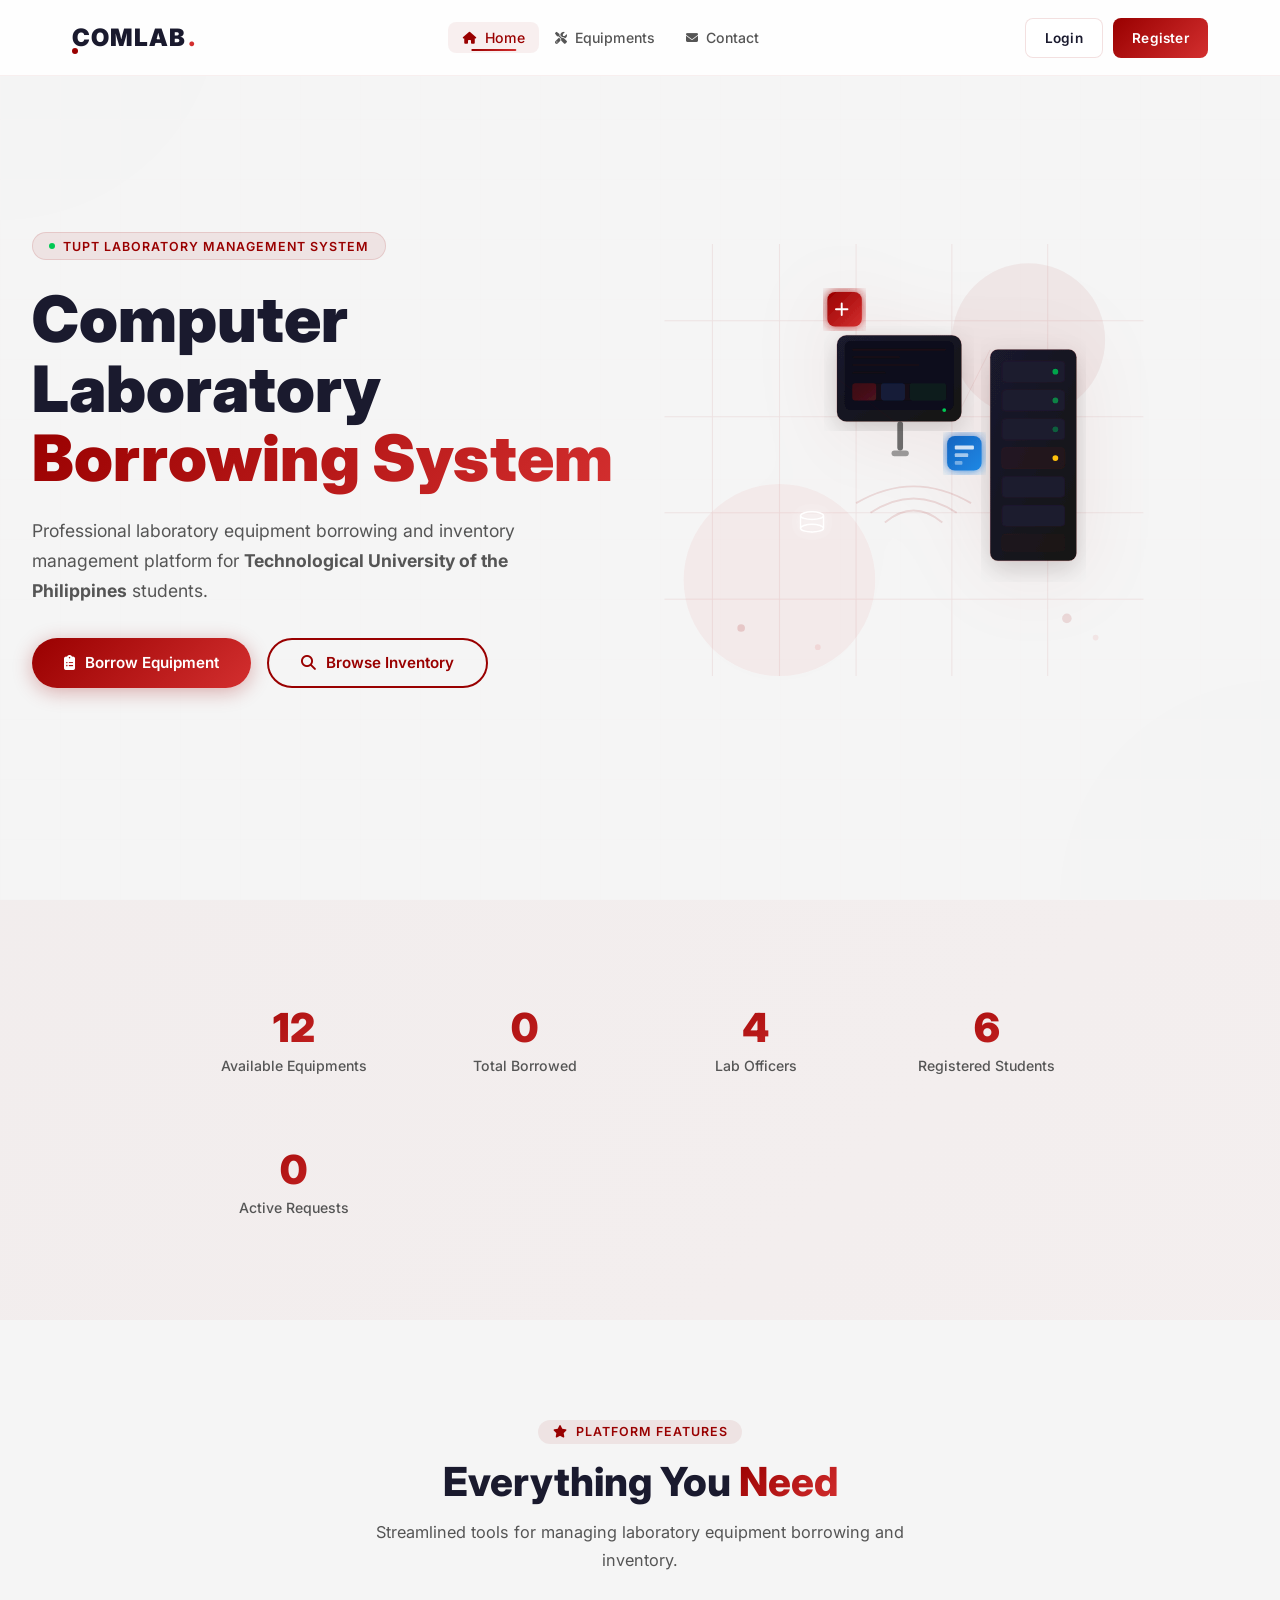
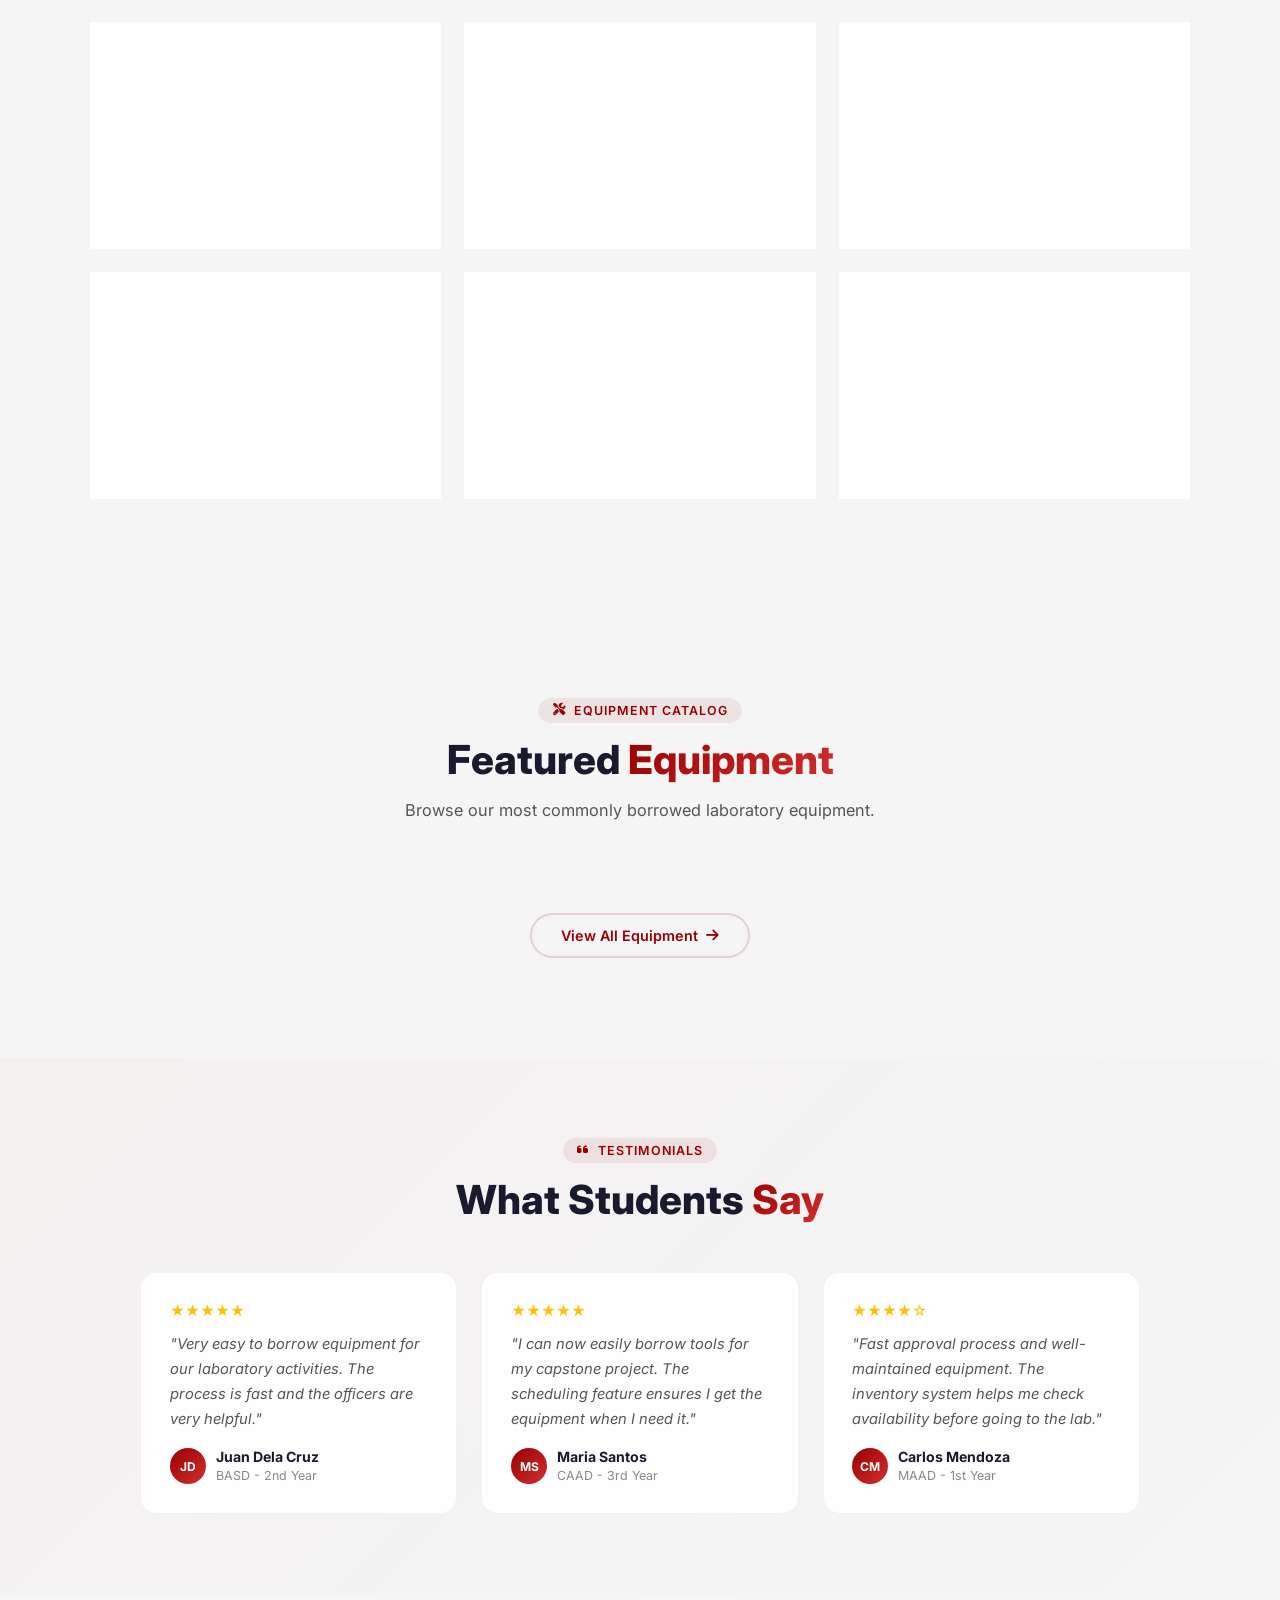
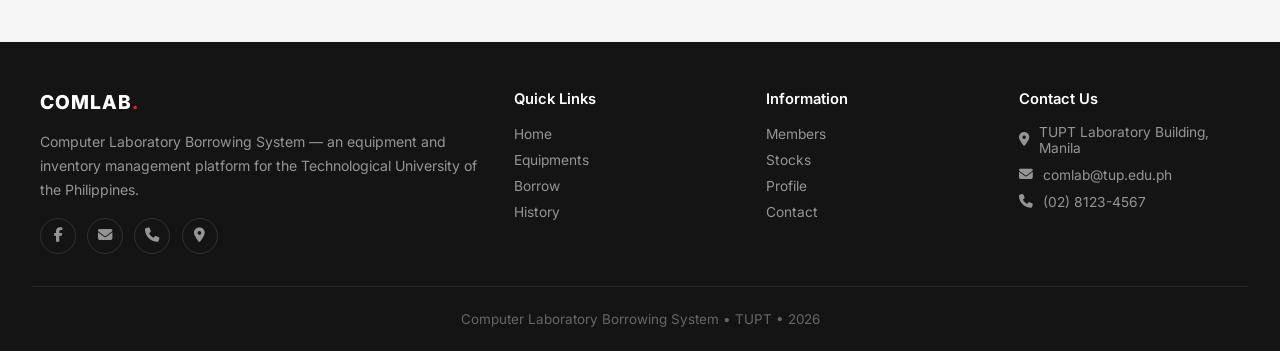
==== commit dafee160: "Add equipment image upload feature for admin: image input in modal with canvas compression, custom i" ====
--- a/admin.html
+++ b/admin.html
@@ -368,8 +368,8 @@
             </button>
           </div>
         </div>
-        <div class="admin-section"><div class="admin-table"><table><thead><tr><th>ID</th><th>Name</th><th>Category</th><th>Stocks</th><th>Fee</th><th>Status</th><th>Actions</th></tr></thead><tbody id="adminEquipBody">
-            <tr class="skeleton-fade"><td><div class="skeleton skeleton-text short"></div></td><td><div class="skeleton skeleton-text" style="width:55%;"></div></td><td><div class="skeleton skeleton-text short"></div></td><td><div class="skeleton skeleton-text short"></div></td><td><div class="skeleton skeleton-text short"></div></td><td><div class="skeleton" style="width:60px;height:22px;border-radius:50px;"></div></td><td><div style="display:flex;gap:4px;"><div class="skeleton" style="width:28px;height:28px;border-radius:6px;"></div><div class="skeleton" style="width:28px;height:28px;border-radius:6px;"></div><div class="skeleton" style="width:28px;height:28px;border-radius:6px;"></div></div></td></tr>
+        <div class="admin-section"><div class="admin-table"><table><thead><tr><th>Image</th><th>ID</th><th>Name</th><th>Category</th><th>Stocks</th><th>Fee</th><th>Status</th><th>Actions</th></tr></thead><tbody id="adminEquipBody">
+            <tr class="skeleton-fade"><td><div class="skeleton" style="width:36px;height:36px;border-radius:6px;"></div></td><td><div class="skeleton skeleton-text short"></div></td><td><div class="skeleton skeleton-text" style="width:55%;"></div></td><td><div class="skeleton skeleton-text short"></div></td><td><div class="skeleton skeleton-text short"></div></td><td><div class="skeleton skeleton-text short"></div></td><td><div class="skeleton" style="width:60px;height:22px;border-radius:50px;"></div></td><td><div style="display:flex;gap:4px;"><div class="skeleton" style="width:28px;height:28px;border-radius:6px;"></div><div class="skeleton" style="width:28px;height:28px;border-radius:6px;"></div><div class="skeleton" style="width:28px;height:28px;border-radius:6px;"></div></div></td></tr>
           </tbody></table></div></div>
       </div>
 
@@ -527,6 +527,21 @@
           <div class="form-group"><label>Min. Stocks</label><input type="number" id="equipFormMinStocks" value="3" min="0" /></div>
           <div class="form-group"><label>Borrow Fee (₱)</label><input type="number" id="equipFormFee" value="20" min="0" step="0.5" /></div>
         </div>
+        <div class="form-group"><label>Equipment Image</label>
+          <div style="display:flex;align-items:center;gap:12px;flex-wrap:wrap;">
+            <div id="equipImagePreview" style="width:70px;height:70px;border-radius:10px;overflow:hidden;background:rgba(var(--primary-rgb),0.06);display:flex;align-items:center;justify-content:center;font-size:2rem;color:var(--text-light);flex-shrink:0;">
+              <i class="fas fa-image"></i>
+            </div>
+            <div style="flex:1;">
+              <label style="display:inline-flex;align-items:center;gap:6px;padding:0.5rem 1rem;background:rgba(33,150,243,0.1);color:#1e88e5;border-radius:8px;font-size:0.82rem;font-weight:600;cursor:pointer;transition:var(--transition);">
+                <i class="fas fa-upload"></i> Upload Image
+                <input type="file" id="equipFormImage" accept="image/jpeg,image/png,image/webp,image/gif" style="display:none;" />
+              </label>
+              <button type="button" id="equipImageRemove" style="display:none;padding:0.4rem 0.8rem;background:rgba(255,23,68,0.08);color:var(--danger);border:none;border-radius:8px;font-size:0.78rem;font-weight:600;cursor:pointer;font-family:inherit;transition:var(--transition);margin-left:6px;"><i class="fas fa-trash-alt"></i> Reset to default</button>
+              <div style="font-size:0.72rem;color:var(--text-light);margin-top:0.3rem;">Max 500KB. JPG, PNG, WebP supported.</div>
+            </div>
+          </div>
+        </div>
         <div class="form-group"><label>Description</label><textarea id="equipFormDesc" placeholder="Optional description..." style="padding:0.55rem;border-radius:8px;border:1px solid #ddd;font-family:inherit;font-size:0.85rem;width:100%;min-height:50px;resize:vertical;"></textarea></div>
         <div class="edit-error" style="display:none;color:var(--danger);font-size:0.82rem;margin-bottom:0.5rem;text-align:center;"></div>
         <div style="display:flex;gap:0.8rem;margin-top:0.5rem;">
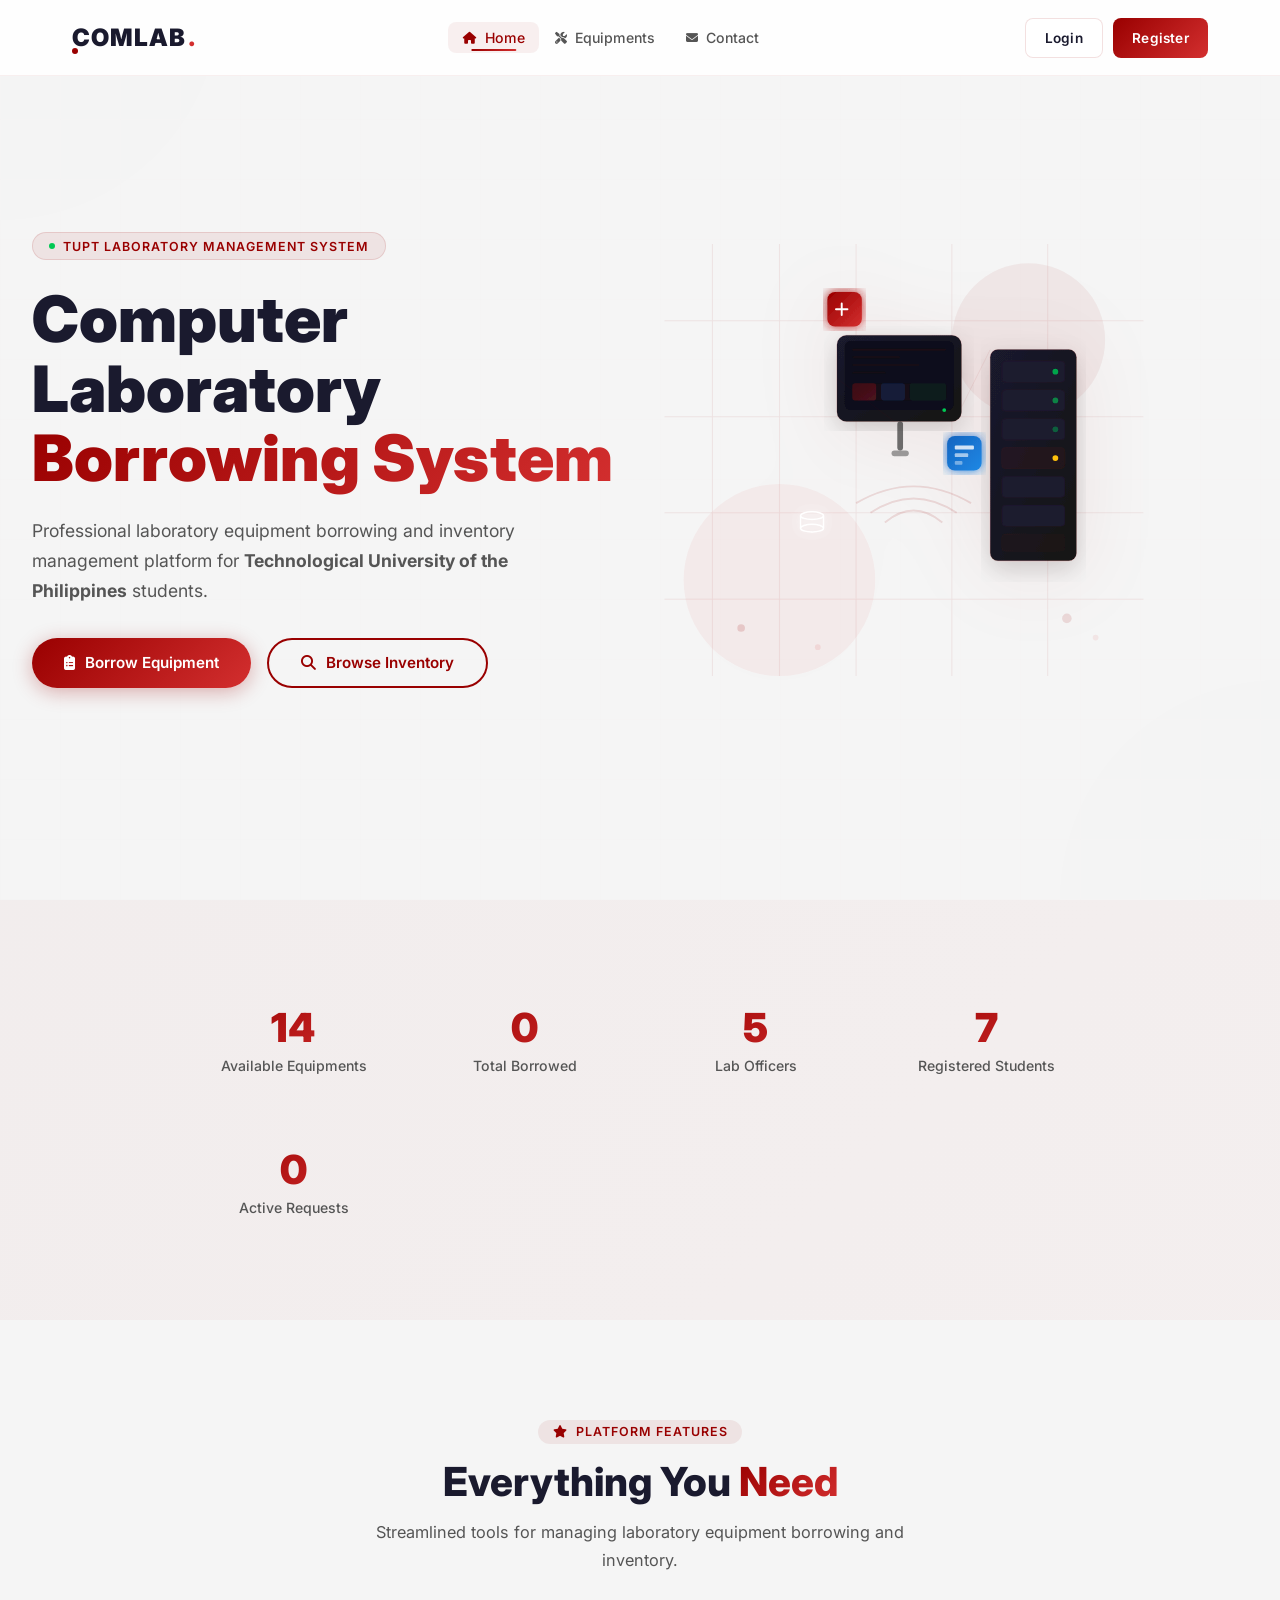
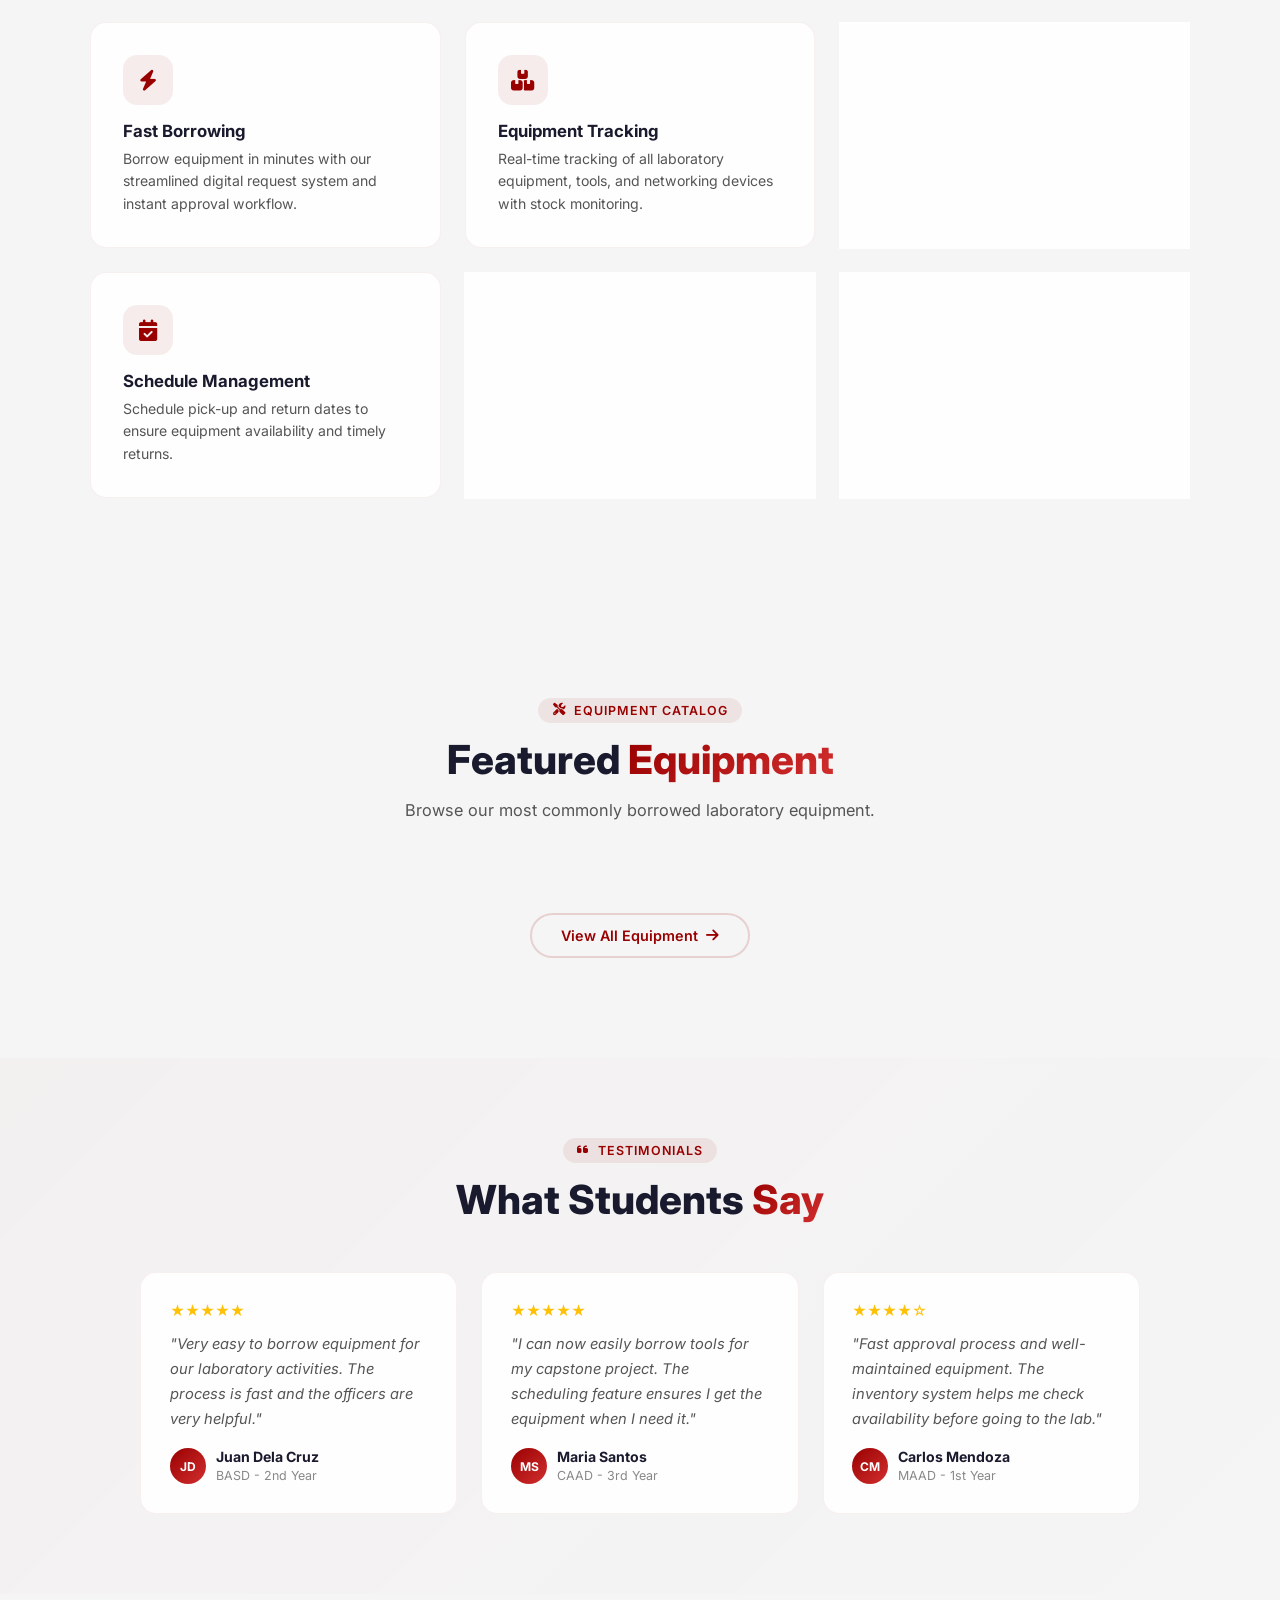
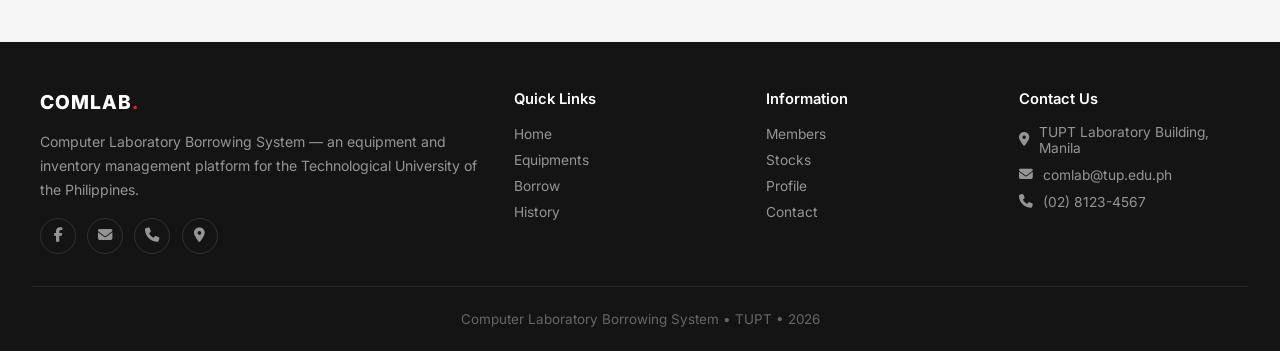
==== commit 2ec84168: "Add drag-and-drop image upload support in equipment modal" ====
--- a/admin.html
+++ b/admin.html
@@ -135,6 +135,139 @@
     @keyframes skeletonSpin{0%{transform:rotate(0deg);}100%{transform:rotate(360deg);}}
     .skeleton-fade{animation:skeletonFadeIn 0.3s ease both;}
     @keyframes skeletonFadeIn{from{opacity:0;}to{opacity:1;}}
+
+    /* ===== DRAG & DROP IMAGE UPLOAD ===== */
+    .equip-image-dropzone {
+      position:relative;
+      border: 2px dashed rgba(var(--primary-rgb),0.15);
+      border-radius: 12px;
+      padding: 1.2rem;
+      background: rgba(var(--primary-rgb),0.02);
+      transition: var(--transition);
+      cursor: pointer;
+    }
+    .equip-image-dropzone:hover {
+      border-color: rgba(var(--primary-rgb),0.3);
+      background: rgba(var(--primary-rgb),0.04);
+    }
+    .equip-image-dropzone.drag-over {
+      border-color: var(--primary);
+      background: rgba(var(--primary-rgb),0.08);
+      border-style: solid;
+      box-shadow: 0 0 0 4px rgba(var(--primary-rgb),0.08);
+      transform: scale(1.01);
+    }
+    .equip-image-dropzone.has-image {
+      border-style: solid;
+      border-color: var(--success);
+      background: rgba(0,200,83,0.03);
+    }
+    .equip-image-dropzone.has-image.drag-over {
+      border-color: var(--primary);
+      background: rgba(var(--primary-rgb),0.08);
+    }
+    .dropzone-inner {
+      display: flex;
+      align-items: center;
+      gap: 1rem;
+      pointer-events: none;
+    }
+    .dropzone-preview {
+      width: 80px;
+      height: 80px;
+      border-radius: 10px;
+      overflow: hidden;
+      background: rgba(var(--primary-rgb),0.06);
+      display: flex;
+      align-items: center;
+      justify-content: center;
+      font-size: 2.2rem;
+      color: var(--text-light);
+      flex-shrink: 0;
+      transition: var(--transition);
+    }
+    .dropzone-preview img {
+      width: 100%;
+      height: 100%;
+      object-fit: cover;
+    }
+    .drag-over .dropzone-preview {
+      background: rgba(var(--primary-rgb),0.12);
+      transform: scale(1.05);
+    }
+    .dropzone-text {
+      flex: 1;
+      min-width: 0;
+    }
+    .dropzone-title {
+      font-size: 0.9rem;
+      font-weight: 600;
+      color: var(--text-primary);
+      margin-bottom: 0.2rem;
+    }
+    .dropzone-title i {
+      color: var(--primary);
+      margin-right: 6px;
+    }
+    .drag-over .dropzone-title i {
+      animation: dropzoneBounce 0.6s ease infinite alternate;
+    }
+    @keyframes dropzoneBounce {
+      from { transform: translateY(0); }
+      to { transform: translateY(-4px); }
+    }
+    .dropzone-subtitle {
+      font-size: 0.78rem;
+      color: var(--text-secondary);
+      margin-bottom: 0.15rem;
+    }
+    .dropzone-subtitle strong {
+      color: var(--primary);
+      text-decoration: underline;
+    }
+    .dropzone-hint {
+      font-size: 0.7rem;
+      color: var(--text-light);
+    }
+    .dropzone-actions {
+      display: flex;
+      gap: 0.5rem;
+      margin-top: 0.8rem;
+      pointer-events: none;
+    }
+    .dropzone-actions button {
+      pointer-events: auto;
+    }
+    .dropzone-remove-btn {
+      padding: 0.4rem 0.8rem;
+      background: rgba(255,23,68,0.08);
+      color: var(--danger);
+      border: none;
+      border-radius: 8px;
+      font-size: 0.78rem;
+      font-weight: 600;
+      cursor: pointer;
+      font-family: inherit;
+      transition: var(--transition);
+    }
+    .dropzone-remove-btn:hover {
+      background: rgba(255,23,68,0.18);
+    }
+    .dropzone-change-btn {
+      padding: 0.4rem 0.8rem;
+      background: rgba(33,150,243,0.08);
+      color: #1e88e5;
+      border: none;
+      border-radius: 8px;
+      font-size: 0.78rem;
+      font-weight: 600;
+      cursor: pointer;
+      font-family: inherit;
+      transition: var(--transition);
+    }
+    .dropzone-change-btn:hover {
+      background: rgba(33,150,243,0.18);
+    }
     /* Admin sidebar toast/notification on mobile */
     .admin-dismiss-btn{padding:0.25rem 0.6rem;font-size:0.7rem;}
 
@@ -528,17 +661,21 @@
           <div class="form-group"><label>Borrow Fee (₱)</label><input type="number" id="equipFormFee" value="20" min="0" step="0.5" /></div>
         </div>
         <div class="form-group"><label>Equipment Image</label>
-          <div style="display:flex;align-items:center;gap:12px;flex-wrap:wrap;">
-            <div id="equipImagePreview" style="width:70px;height:70px;border-radius:10px;overflow:hidden;background:rgba(var(--primary-rgb),0.06);display:flex;align-items:center;justify-content:center;font-size:2rem;color:var(--text-light);flex-shrink:0;">
-              <i class="fas fa-image"></i>
-            </div>
-            <div style="flex:1;">
-              <label style="display:inline-flex;align-items:center;gap:6px;padding:0.5rem 1rem;background:rgba(33,150,243,0.1);color:#1e88e5;border-radius:8px;font-size:0.82rem;font-weight:600;cursor:pointer;transition:var(--transition);">
-                <i class="fas fa-upload"></i> Upload Image
-                <input type="file" id="equipFormImage" accept="image/jpeg,image/png,image/webp,image/gif" style="display:none;" />
-              </label>
-              <button type="button" id="equipImageRemove" style="display:none;padding:0.4rem 0.8rem;background:rgba(255,23,68,0.08);color:var(--danger);border:none;border-radius:8px;font-size:0.78rem;font-weight:600;cursor:pointer;font-family:inherit;transition:var(--transition);margin-left:6px;"><i class="fas fa-trash-alt"></i> Reset to default</button>
-              <div style="font-size:0.72rem;color:var(--text-light);margin-top:0.3rem;">Max 500KB. JPG, PNG, WebP supported.</div>
+          <div class="equip-image-dropzone" id="equipImageDropzone">
+            <input type="file" id="equipFormImage" accept="image/jpeg,image/png,image/webp,image/gif" style="display:none;" />
+            <div class="dropzone-inner" id="dropzoneInner">
+              <div id="equipImagePreview" class="dropzone-preview">
+                <i class="fas fa-image"></i>
+              </div>
+              <div class="dropzone-text">
+                <div class="dropzone-title"><i class="fas fa-cloud-upload-alt"></i> Drop an image here</div>
+                <div class="dropzone-subtitle">or <strong>browse files</strong> to upload</div>
+                <div class="dropzone-hint">Max 500KB · JPG, PNG, WebP</div>
+              </div>
+            </div>
+            <div class="dropzone-actions" id="dropzoneActions" style="display:none;">
+              <button type="button" id="equipImageRemove" class="dropzone-remove-btn"><i class="fas fa-trash-alt"></i> Reset to default</button>
+              <button type="button" class="dropzone-change-btn" id="equipImageChange"><i class="fas fa-sync-alt"></i> Choose different</button>
             </div>
           </div>
         </div>
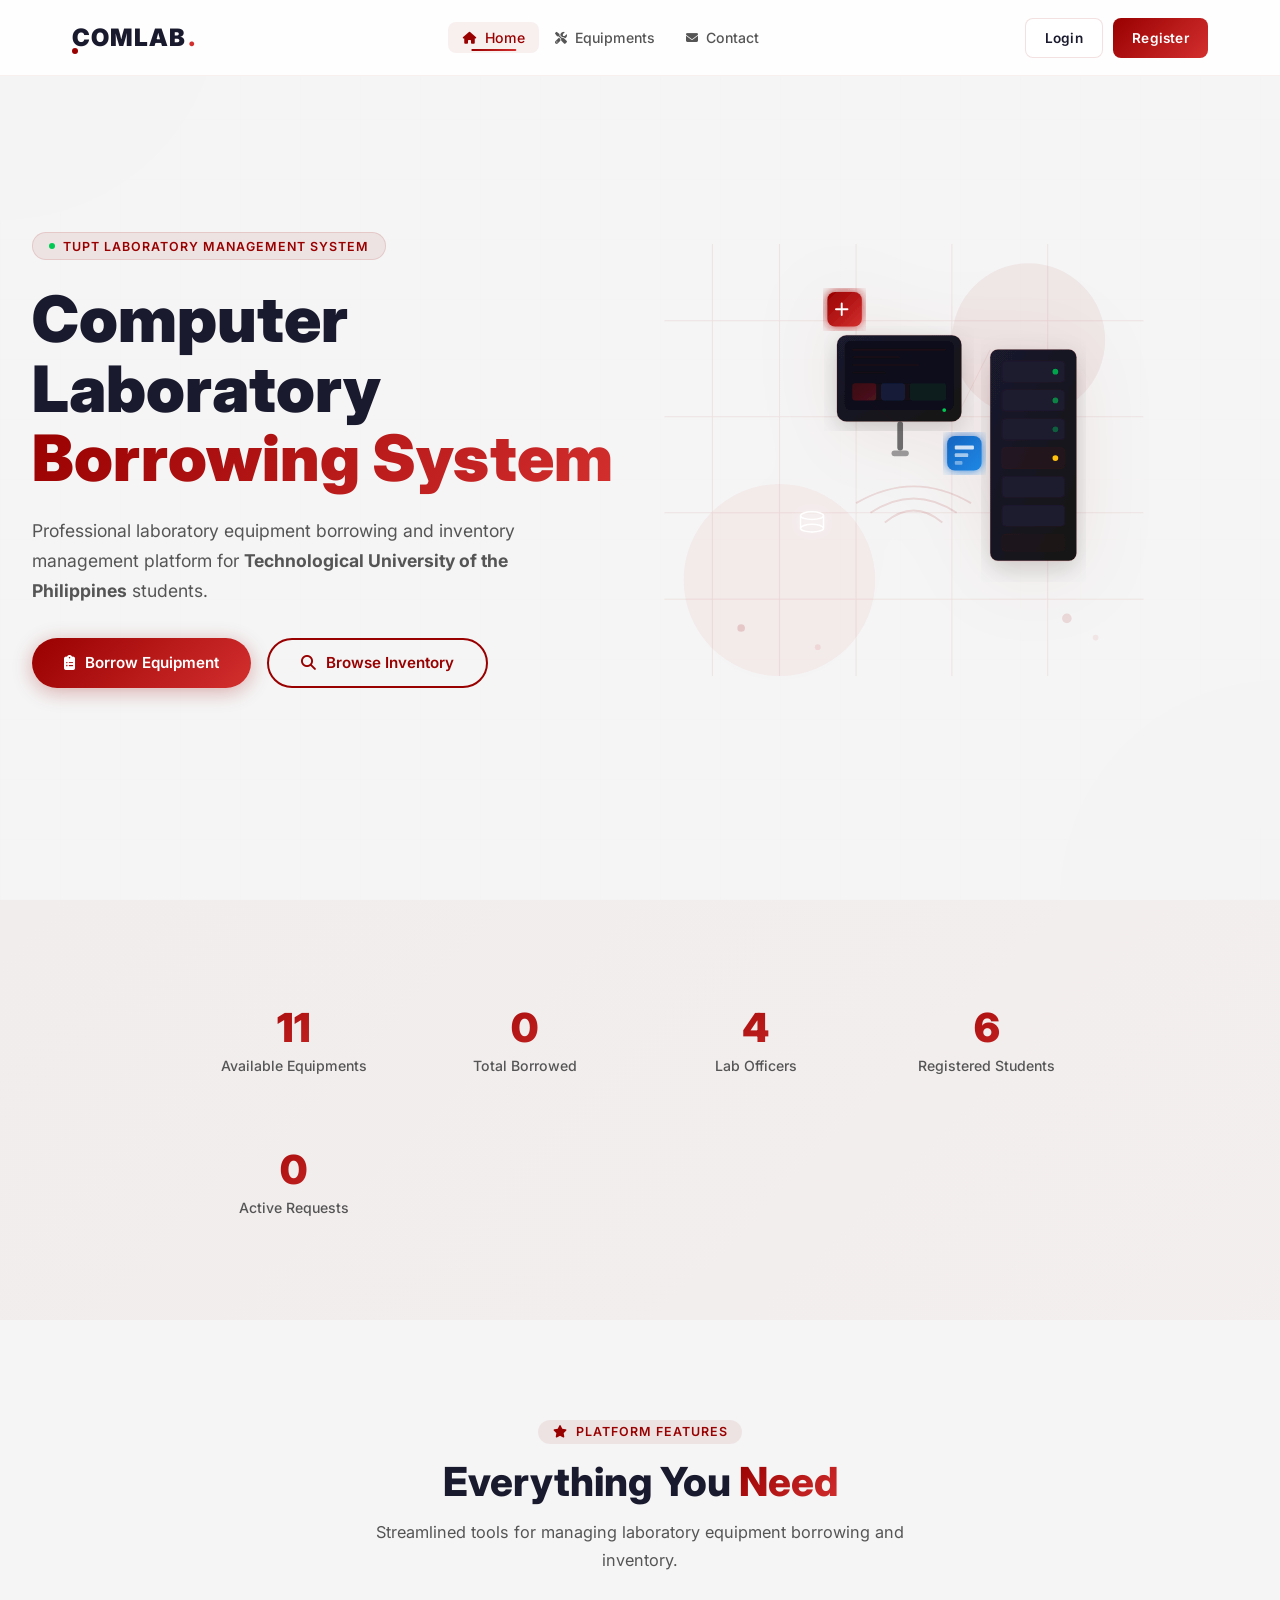
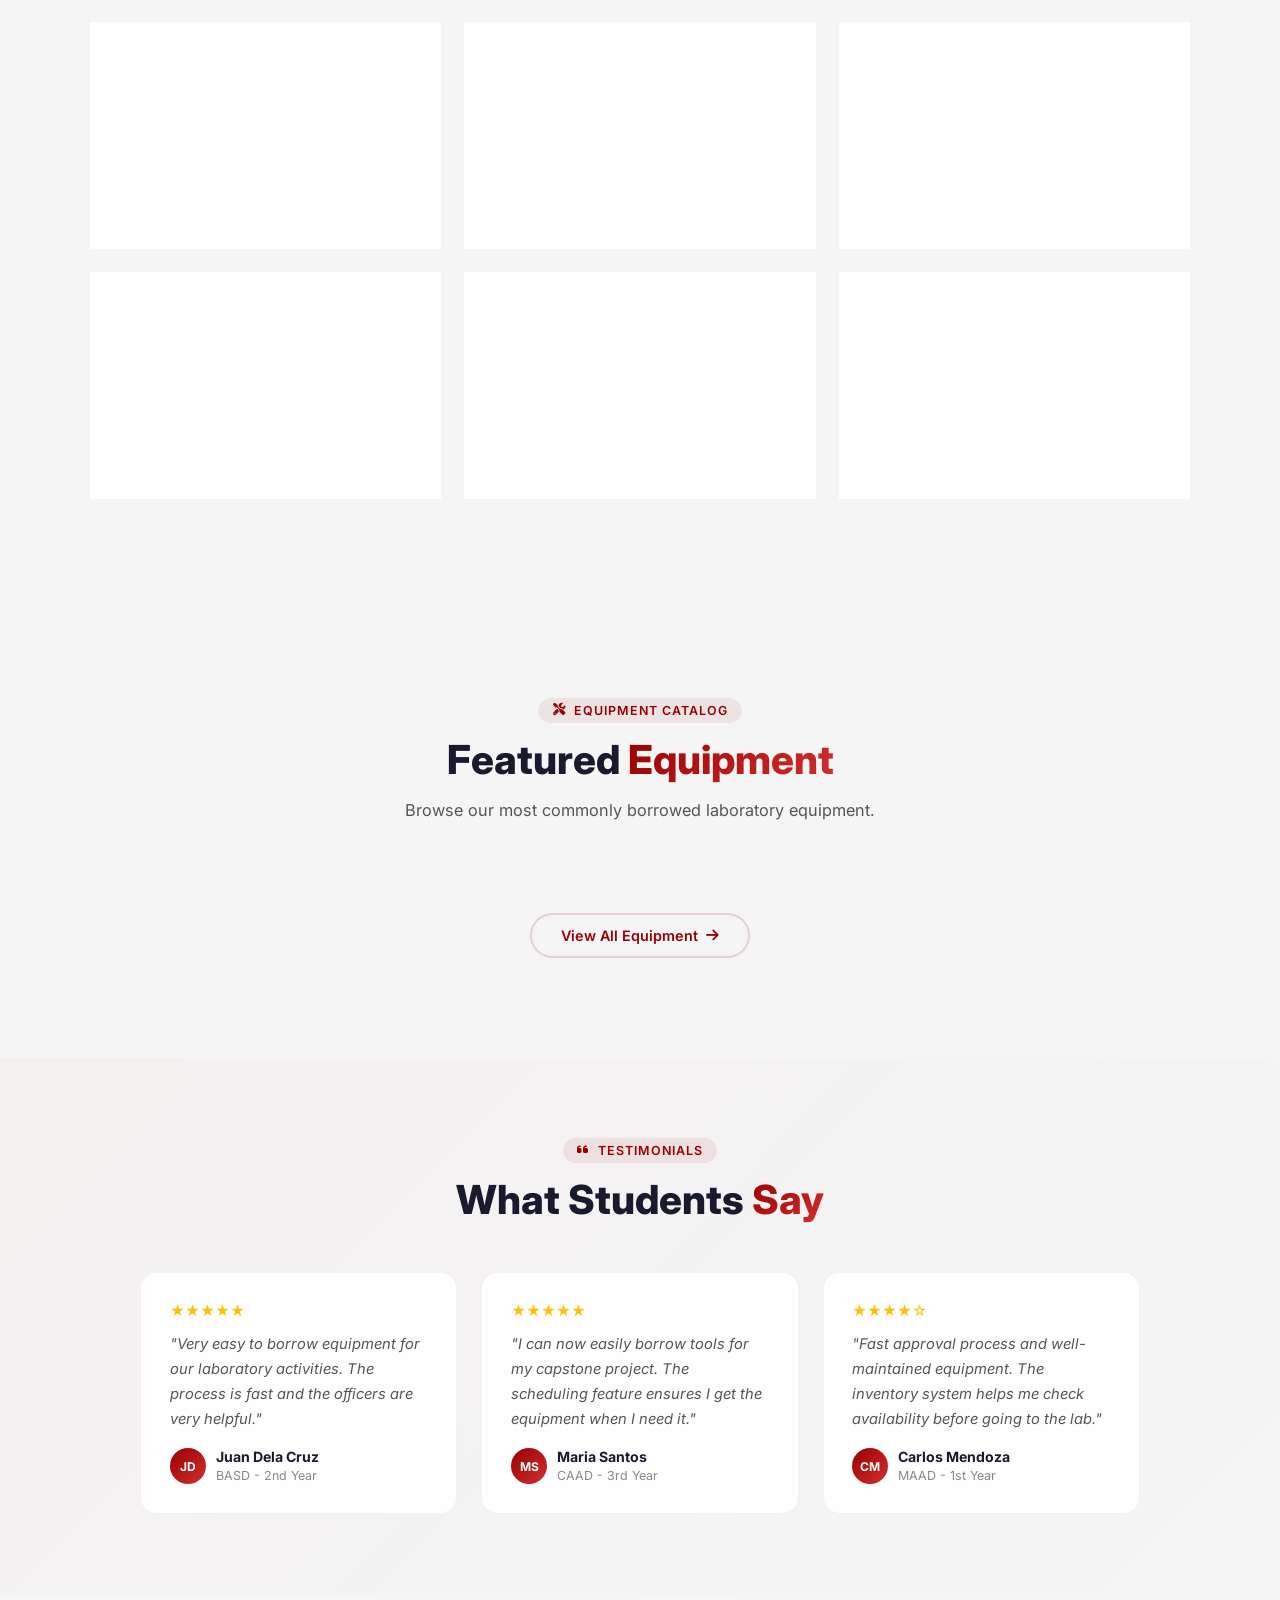
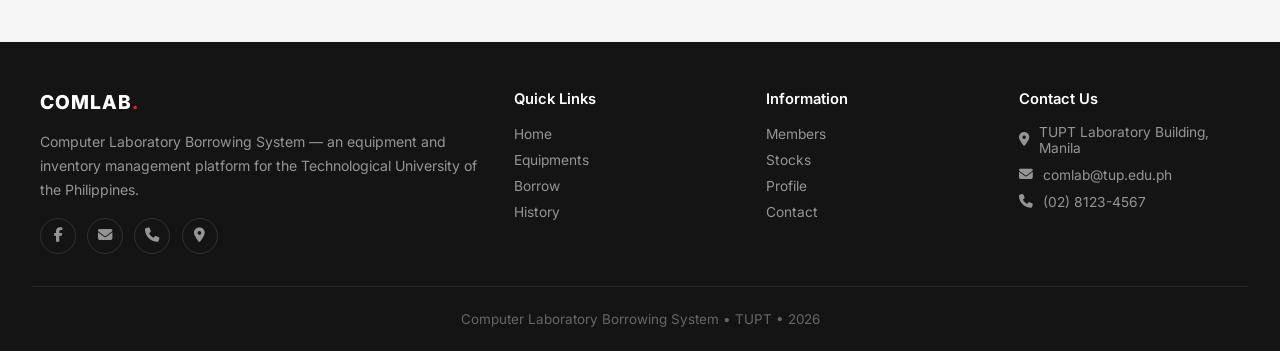
==== commit 0b43cb31: "Add focus-visible outline to dropzone for keyboard accessibility" ====
--- a/admin.html
+++ b/admin.html
@@ -146,6 +146,10 @@
       transition: var(--transition);
       cursor: pointer;
     }
+    .equip-image-dropzone:focus-visible {
+      outline: 2px solid var(--primary);
+      outline-offset: 2px;
+    }
     .equip-image-dropzone:hover {
       border-color: rgba(var(--primary-rgb),0.3);
       background: rgba(var(--primary-rgb),0.04);
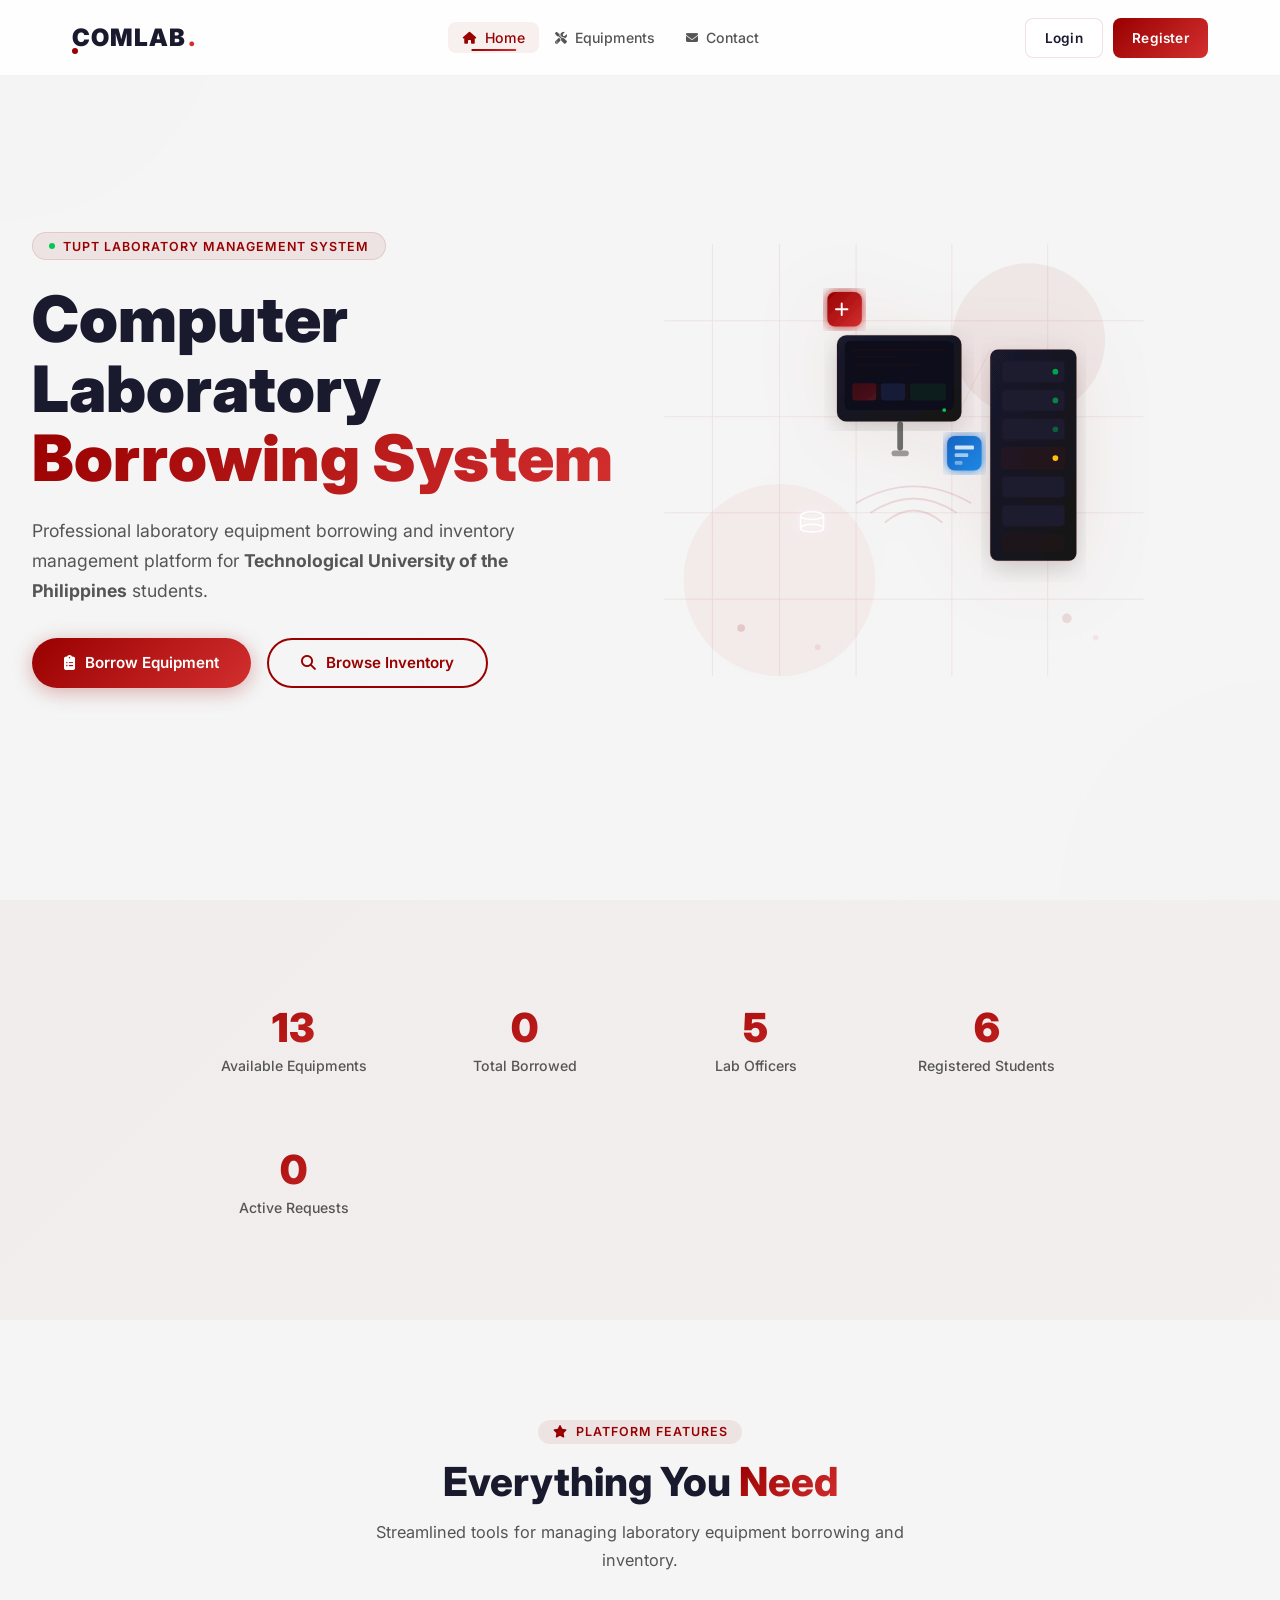
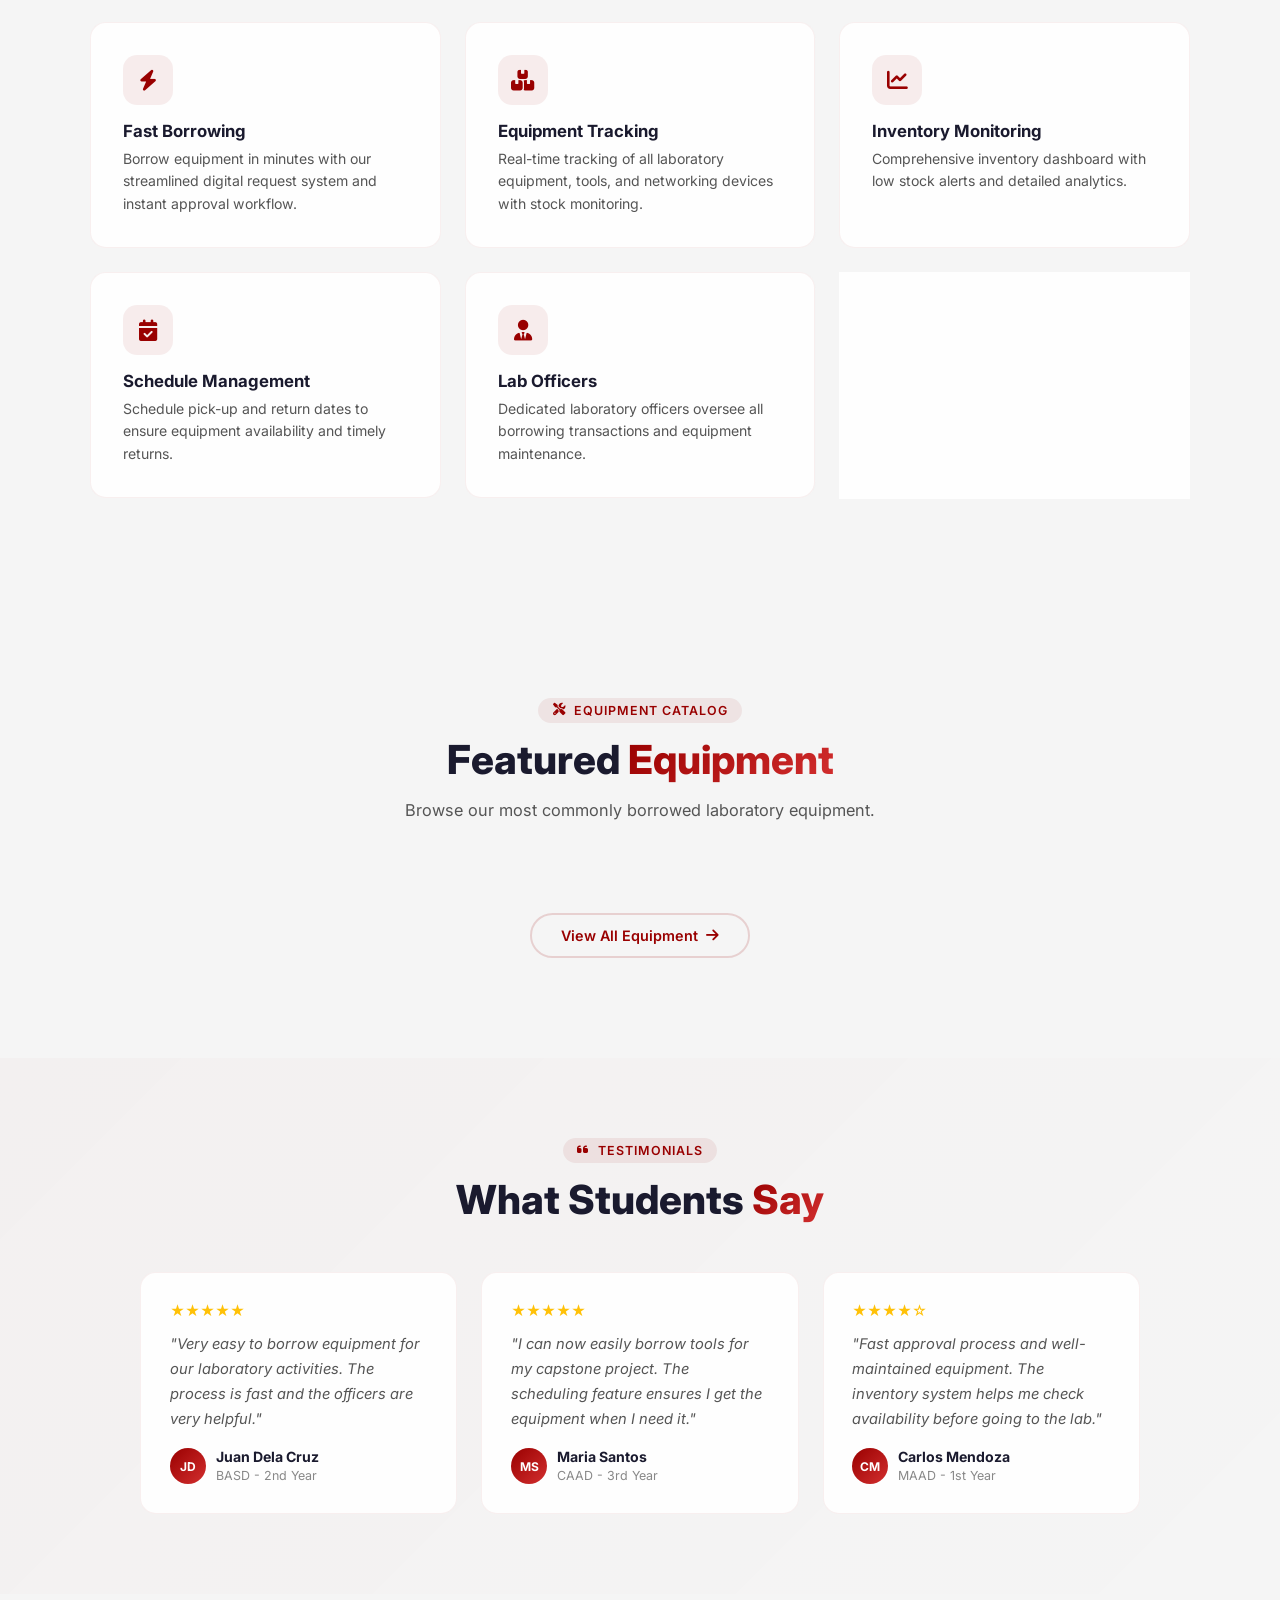
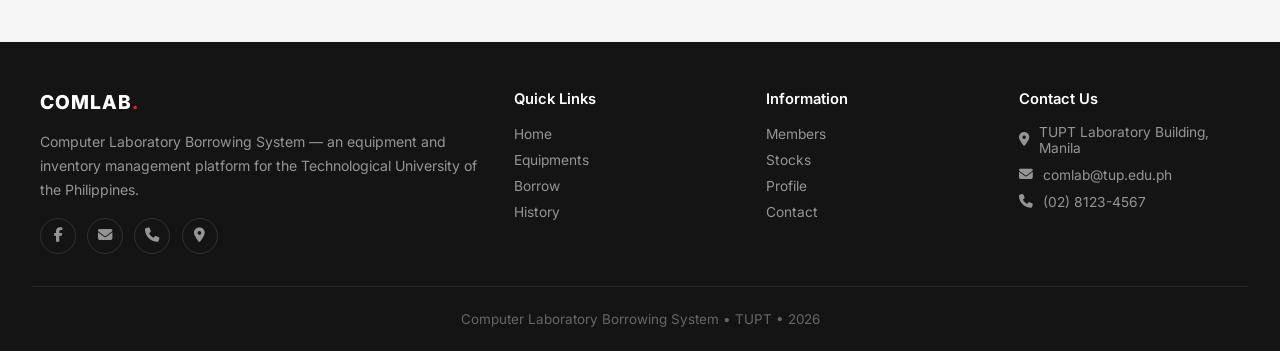
==== commit ac426f38: "Fix admin sidebar: add content-area display:none CSS and fix mobile overlay visibility transition" ====
--- a/admin.html
+++ b/admin.html
@@ -58,6 +58,8 @@
     .warning-item{display:flex;align-items:center;gap:8px;padding:0.5rem 0;border-bottom:1px solid rgba(var(--primary-rgb),0.04);font-size:0.85rem;}
     .warning-item .wi-icon{width:28px;height:28px;border-radius:50%;display:flex;align-items:center;justify-content:center;font-size:0.7rem;flex-shrink:0;}
     /* Charts */
+    .admin-content-area{display:none;}
+    .admin-content-area.active{display:block;}
     .admin-charts-row{margin-bottom:0;grid-template-columns:1fr 1fr;}
     .chart-container{position:relative;display:flex;align-items:center;justify-content:center;min-height:220px;}
     .chart-container svg{width:100%;max-width:100%;height:auto;overflow:visible;}
@@ -314,21 +316,21 @@
     }
 
     .admin-sidebar-overlay {
-      display: none;
+      visibility: hidden;
       position: fixed;
       inset: 0;
       background: rgba(0,0,0,0.5);
       backdrop-filter: blur(4px);
       z-index: 98;
       opacity: 0;
-      transition: opacity 0.3s ease, display 0s 0.3s;
+      transition: opacity 0.3s ease, visibility 0s 0.3s;
       pointer-events: none;
     }
     .admin-sidebar-overlay.open {
-      display: block;
+      visibility: visible;
       opacity: 1;
       pointer-events: auto;
-      transition: opacity 0.3s ease, display 0s 0s;
+      transition: opacity 0.3s ease, visibility 0s 0s;
     }
 
     @media(max-width:767px){
@@ -374,7 +376,7 @@
       }
 
       .admin-sidebar-overlay.open {
-        display: block;
+        visibility: visible;
       }
       .admin-cards { grid-template-columns: repeat(2,1fr); gap: 0.6rem; }
       .admin-card { padding: 0.8rem; }
--- a/css/responsive.css
+++ b/css/responsive.css
@@ -1,22 +1,52 @@
 /* ============================================
    COMPUTER LABORATORY BORROWING SYSTEM
-   Responsive Stylesheet - Premium v2
+   Responsive Stylesheet - Mobile-First v3
+   Tested at: 320, 375, 390, 414, 480, 600,
+              768, 1024, 1440, 1920
    ============================================ */
 
-/* ===== LAPTOPS (1024px - 1366px) ===== */
+/* ===== DESKTOPS (1920px+) ===== */
+@media screen and (min-width: 1920px) {
+  .nav-inner,
+  .footer-content,
+  .container { max-width: 1600px; }
+  .hero-title { font-size: clamp(3.5rem, 3.5vw, 6rem); }
+  .hero-content { max-width: 800px; }
+  .hero-illustration { flex: 0 0 520px; height: 550px; }
+  .equipments-grid { grid-template-columns: repeat(4, 1fr); max-width: 1600px; }
+  .features-grid { grid-template-columns: repeat(3, 1fr); max-width: 1400px; }
+}
+
+/* ===== LARGE DESKTOPS (1440px - 1919px) ===== */
+@media screen and (min-width: 1440px) and (max-width: 1919px) {
+  .nav-inner,
+  .footer-content,
+  .container { max-width: 1400px; }
+  .hero-title { font-size: clamp(3rem, 4vw, 5rem); }
+  .equipments-grid { grid-template-columns: repeat(4, 1fr); max-width: 1400px; }
+  .features-grid { max-width: 1300px; }
+  .hero-content { max-width: 700px; }
+  .hero-illustration { flex: 0 0 520px; height: 550px; }
+  .ill-monitor { width: 300px; height: 200px; }
+}
+
+/* ===== LAPTOPS (1024px - 1439px) ===== */
 @media screen and (max-width: 1200px) {
   .hero-illustration { flex: 0 0 380px; }
   .hero-title { font-size: 3.2rem; }
   .footer-content { grid-template-columns: 1fr 1fr; }
   .admin-sidebar { width: 220px; }
-}
-
-/* ===== TABLETS (768px - 1024px) ===== */
+  .equipments-grid { grid-template-columns: repeat(3, 1fr); }
+  .features-grid { grid-template-columns: repeat(3, 1fr); }
+}
+
 @media screen and (max-width: 1024px) {
   .hero {
     flex-direction: column;
     text-align: center;
     padding-top: 90px;
+    min-height: auto;
+    padding-bottom: 60px;
   }
   .hero-content { max-width: 100%; text-align: center; }
   .hero-subtitle { margin: 1.2rem auto 1.8rem; }
@@ -24,8 +54,8 @@
   .hero-illustration { flex: 0 0 auto; width: 100%; max-width: 420px; margin: 2rem auto 0; height: 380px; }
   .hero-title { font-size: 2.8rem; }
   .section-title { font-size: 2rem; }
-  .equipments-grid { grid-template-columns: repeat(auto-fill, minmax(250px, 1fr)); }
-  .features-grid { grid-template-columns: repeat(auto-fill, minmax(240px, 1fr)); }
+  .equipments-grid { grid-template-columns: repeat(3, 1fr); gap: 1rem; }
+  .features-grid { grid-template-columns: repeat(2, 1fr); gap: 1rem; }
   .ill-glow-ring.r4 { display: none; }
   .admin-layout { flex-direction: column; }
   .admin-sidebar {
@@ -41,16 +71,18 @@
   .admin-sidebar .admin-nav { flex-direction: row; flex-wrap: wrap; justify-content: center; gap: 0.3rem; }
   .admin-sidebar .admin-nav a { padding: 0.4rem 0.7rem; font-size: 0.78rem; }
   .admin-main { margin-left: 0; padding: 1rem; }
-}
-
-/* ===== SMALL TABLETS / LARGE PHONES (600px - 768px) ===== */
+  .admin-grid { grid-template-columns: 1fr; }
+}
+
+/* ===== TABLETS (768px - 1023px) ===== */
 @media screen and (max-width: 768px) {
-  .nav-inner { padding: 0 1.2rem; }
-  .stats-section { padding: 50px 1.2rem; }
-  .features-section { padding: 60px 1.2rem; }
+  .navbar { height: 64px; }
+  .nav-inner { padding: 0 1rem; }
+  .nav-logo { font-size: 1.3rem; }
+  .nav-logo::after { display: none; }
   .nav-links {
     position: fixed;
-    top: 76px;
+    top: 64px;
     left: 0;
     width: 100%;
     flex-direction: column;
@@ -62,165 +94,64 @@
     transform: translateY(-120%);
     transition: transform 0.3s ease;
     box-shadow: 0 10px 30px rgba(0,0,0,0.06);
+    z-index: 999;
   }
   .nav-links.open { transform: translateY(0); }
-  .nav-links a { padding: 0.7rem 1.5rem; border-radius: 0; width: 100%; }
+  .nav-links a { padding: 0.7rem 1.5rem; border-radius: 0; width: 100%; font-size: 0.85rem; }
   .nav-links a::after { display: none; }
   .nav-links a:hover,
   .nav-links a.active { background: rgba(153,0,0,0.05); }
   .nav-toggle { display: flex; }
   .dropdown-name { display: none; }
-
-  .hero { padding: 90px 1.2rem 50px; }
-  .hero-title { font-size: 2.2rem; }
-  .hero-badge { font-size: 0.7rem; }
-  .hero-subtitle { font-size: 0.95rem; }
-  .hero-buttons .btn { padding: 0.65rem 1.4rem; font-size: 0.84rem; }
-  .hero-illustration { height: 300px; }
-  .ill-monitor { width: 200px; height: 130px; }
-  .ill-icon { width: 38px; height: 38px; font-size: 0.95rem; }
-  .ill-icon.i2 { width: 34px; height: 34px; font-size: 0.85rem; }
-  .ill-icon.i3 { width: 32px; height: 32px; font-size: 0.8rem; }
-  .ill-icon.i4 { width: 30px; height: 30px; font-size: 0.75rem; }
-  .ill-glow-ring.r1 { width: 250px; height: 250px; }
-  .ill-glow-ring.r2 { width: 310px; height: 310px; }
-  .ill-glow-ring.r3 { width: 200px; height: 200px; }
-
-  .section { padding: 70px 1.2rem; }
-  .section-title { font-size: 1.8rem; }
-  .features-grid { grid-template-columns: 1fr; }
-  .stats-grid { grid-template-columns: repeat(2, 1fr); }
-  .stat-item .stat-number { font-size: 2rem; }
-  .form-row { grid-template-columns: 1fr; }
-  .equipments-grid { grid-template-columns: repeat(auto-fill, minmax(220px, 1fr)); gap: 1rem; }
-  .members-grid { grid-template-columns: repeat(auto-fill, minmax(200px, 1fr)); }
-  .stocks-dashboard { grid-template-columns: repeat(2, 1fr); }
-  .testimonials-grid { grid-template-columns: 1fr; }
-  .footer-content { grid-template-columns: 1fr; gap: 1.5rem; }
+  .nav-right { gap: 6px; }
+  .btn-login-outline,
+  .btn-register-solid { padding: 0.4rem 0.9rem; font-size: 0.78rem; min-height: 36px; }
+
+  .hero { padding: 80px 1rem 40px; }
+  .hero-title { font-size: 2rem; }
+  .hero-badge { font-size: 0.68rem; padding: 0.25rem 0.8rem; }
+  .hero-subtitle { font-size: 0.9rem; margin: 1rem auto 1.5rem; }
+  .hero-buttons .btn { padding: 0.6rem 1.3rem; font-size: 0.82rem; }
+  .hero-illustration { height: 280px; max-width: 360px; }
+  .ill-monitor { width: 190px; height: 125px; }
+
+  .section { padding: 60px 1rem; }
+  .section-title { font-size: 1.6rem; }
+  .section-header { margin-bottom: 2rem; }
+  .features-grid { grid-template-columns: repeat(2, 1fr); gap: 0.8rem; }
+  .feature-card { padding: 1.3rem; }
+  .feature-card h3 { font-size: 0.9rem; }
+  .feature-card p { font-size: 0.8rem; }
+  .stats-section { padding: 50px 1rem; }
+  .stats-grid { grid-template-columns: repeat(3, 1fr); gap: 0.5rem; }
+  .stat-item { padding: 1rem; }
+  .stat-item .stat-number { font-size: 1.8rem; }
+  .equip-preview { padding: 60px 1rem; }
+  .equip-preview-grid { gap: 1rem; }
+  .equipments-grid { grid-template-columns: repeat(2, 1fr); gap: 0.8rem; }
+  .features-section { padding: 60px 1rem; }
+  .testimonials-section { padding: 50px 1rem; }
+  .testimonials-grid { grid-template-columns: repeat(2, 1fr); gap: 1rem; }
+  .testimonial-card { padding: 1.3rem; }
+  .members-grid { grid-template-columns: repeat(2, 1fr); gap: 1rem; }
+  .stocks-dashboard { grid-template-columns: repeat(2, 1fr); gap: 1rem; }
+  .form-row { grid-template-columns: 1fr 1fr; gap: 0.6rem; }
+  .footer { padding: 2rem 1rem 1rem; }
+  .footer-content { grid-template-columns: 1fr 1fr; gap: 1.5rem; }
   .page-header { padding: 80px 1rem 24px; }
-  .page-header h1 { font-size: 1.8rem; }
-  .login-modal-content { padding: 1.8rem; }
+  .page-header h1 { font-size: 1.6rem; }
+
+  .admin-main { padding: 1rem; }
   .admin-main .admin-header { flex-direction: column; gap: 1rem; }
-  .admin-main .admin-header .admin-actions { width: 100%; }
+  .admin-main .admin-header .admin-actions { width: 100%; display: flex; flex-wrap: wrap; gap: 0.5rem; }
   .admin-main .admin-header .admin-actions input,
-  .admin-main .admin-header .admin-actions select { width: 100%; }
-}
-
-/* ===== PHONES (below 600px) ===== */
-@media screen and (max-width: 600px) {
-  .navbar { height: 64px; }
-  .nav-links { top: 64px; }
-  .stats-section { padding: 40px 1rem; }
-  .features-section { padding: 50px 1rem; }
-  .equip-preview { padding: 50px 1rem; }
-  .testimonials-section { padding: 50px 1rem; }
-  .section { padding: 60px 1rem; }
-  .page-header { padding: 80px 1rem 24px; }
-  .equipments-grid { gap: 0.8rem; }
-  .table-container { padding: 0.8rem; }
-  .table-toolbar { flex-direction: column; align-items: stretch; }
-  .table-toolbar .table-search { max-width: 100%; }
-  .admin-main { padding: 1rem 0.8rem; }
-  .admin-section { padding: 1rem; }
-}
-
-@media screen and (max-width: 480px) {
-  .navbar { padding: 0 1rem; height: 64px; }
-  .nav-links { top: 64px; }
-  .nav-logo { font-size: 1.2rem; }
-  .hero-title { font-size: 1.8rem; }
-  .hero-illustration { height: 250px; }
-  .ill-monitor { width: 170px; height: 110px; }
-  .ill-screen-grid { gap: 3px; }
-  .ill-screen-grid span { height: 10px; }
-  .ill-icon { width: 32px; height: 32px; font-size: 0.8rem; }
-  .ill-icon.i2 { display: none; }
-  .ill-icon.i3 { width: 28px; height: 28px; font-size: 0.7rem; top: 50px; left: 5px; }
-  .ill-glow-ring.r3 { display: none; }
-
-  .equipments-grid { grid-template-columns: 1fr; }
-  .members-grid { grid-template-columns: 1fr; }
-  .stocks-dashboard { grid-template-columns: 1fr 1fr; gap: 0.7rem; }
-  .stat-card { padding: 1rem; }
-  .stat-card .stat-number { font-size: 1.6rem; }
-  .stats-grid { grid-template-columns: repeat(2, 1fr); gap: 0.5rem; }
-  .section-title { font-size: 1.5rem; }
-  .filter-bar { gap: 0.4rem; }
-  .filter-btn { padding: 0.35rem 0.8rem; font-size: 0.76rem; }
-  .modal-content { padding: 1.5rem; }
-  .modal-content h2 { font-size: 1.2rem; }
-  .table-container { padding: 1rem; }
-  thead th, tbody td { padding: 0.5rem 0.5rem; font-size: 0.78rem; }
-  .footer { padding: 2rem 1.2rem 1rem; }
-  .glass-card { padding: 1.2rem; }
-  .card-header h3 { font-size: 0.95rem; }
-  .form-group input, .form-group select { padding: 0.55rem 0.75rem; font-size: 0.84rem; }
-  .btn-submit { padding: 0.75rem; font-size: 0.84rem; }
-  .login-modal-content { padding: 1.5rem; }
-  .login-tabs { gap: 0.3rem; }
-  .login-tab { padding: 0.5rem; font-size: 0.8rem; }
-}
-
-/* ===== VERY SMALL PHONES (below 360px) ===== */
-@media screen and (max-width: 360px) {
-  .hero-title { font-size: 1.5rem; }
-  .hero-buttons { flex-direction: column; align-items: stretch; }
-  .hero-buttons .btn { justify-content: center; width: 100%; }
-  .stocks-dashboard { grid-template-columns: 1fr; }
-  .hero-illustration { height: 200px; }
-  .ill-monitor { width: 140px; height: 95px; }
-  .admin-main { padding: 0.5rem; }
-  .admin-section { padding: 0.8rem; }
-  .glass-card { padding: 1rem; }
-  .login-modal-content { padding: 1.2rem; }
-  .modal-content { padding: 1.2rem; }
-  .form-row { grid-template-columns: 1fr; gap: 0.5rem; }
-  .equip-card { padding: 1rem; }
-  .feature-card { padding: 1.2rem; }
-}
-
-/* ===== ULTRA-WIDE SCREENS (above 1600px) ===== */
-@media screen and (min-width: 1600px) {
-  .nav-inner,
-  .footer-content,
-  .container { max-width: 1400px; }
-  .hero-title { font-size: clamp(3rem, 4vw, 5rem); }
-  .equipments-grid { grid-template-columns: repeat(auto-fill, minmax(300px, 1fr)); max-width: 1400px; }
-  .features-grid { max-width: 1300px; }
-  .hero-content { max-width: 700px; }
-  .hero-illustration { flex: 0 0 520px; height: 550px; }
-  .ill-monitor { width: 300px; height: 200px; }
-}
-
-/* ===== 4K DISPLAYS (above 2500px) ===== */
-@media screen and (min-width: 2500px) {
-  .nav-inner,
-  .footer-content,
-  .container { max-width: 1600px; }
-  .hero-title { font-size: clamp(3.5rem, 3.5vw, 6rem); }
-  .hero-content { max-width: 800px; }
-  .equipments-grid { grid-template-columns: repeat(auto-fill, minmax(350px, 1fr)); max-width: 1800px; }
-  .features-grid { max-width: 1600px; grid-template-columns: repeat(3, 1fr); }
-}
-
-/* ===== RESPONSIVE TABLES → CARDS ON MOBILE ===== */
-@media screen and (max-width: 768px) {
-  table.responsive-card,
-  .table-container table {
-    border: 0;
-  }
-  table.responsive-card thead,
-  .table-container table thead {
-    border: none;
-    clip: rect(0 0 0 0);
-    height: 1px;
-    margin: -1px;
-    overflow: hidden;
-    padding: 0;
-    position: absolute;
-    width: 1px;
-  }
-  table.responsive-card tbody tr,
+  .admin-main .admin-header .admin-actions select { flex: 1; min-width: 120px; }
+
+  .login-modal-content { padding: 1.8rem; margin: 0 1rem; }
+  .glass-card { padding: 1.5rem; }
+
+  /* Responsive tables → Cards */
+  .table-container table thead { display: none; }
   .table-container table tbody tr {
     display: block;
     margin-bottom: 0.8rem;
@@ -229,7 +160,6 @@
     background: var(--card-bg);
     padding: 0.8rem;
   }
-  table.responsive-card tbody td,
   .table-container table tbody td {
     display: flex;
     justify-content: space-between;
@@ -239,11 +169,7 @@
     border-bottom: 1px solid rgba(var(--primary-rgb), 0.04);
     text-align: right;
   }
-  table.responsive-card tbody td:last-child,
-  .table-container table tbody td:last-child {
-    border-bottom: none;
-  }
-  table.responsive-card tbody td::before,
+  .table-container table tbody td:last-child { border-bottom: none; }
   .table-container table tbody td::before {
     content: attr(data-label);
     font-weight: 700;
@@ -254,17 +180,318 @@
   }
 }
 
-/* ===== FOLDABLE / VERY NARROW (below 300px) ===== */
+/* ===== PHONES (320px - 600px) - all phone sizes ===== */
+@media screen and (max-width: 600px) {
+  .navbar { height: 56px; }
+  .nav-inner { padding: 0 0.8rem; }
+  .nav-logo { font-size: 1.1rem; letter-spacing: 0.5px; }
+  .nav-links { top: 56px; }
+  .nav-right { gap: 4px; }
+  .btn-login-outline,
+  .btn-register-solid { padding: 0.3rem 0.7rem; font-size: 0.72rem; min-height: 32px; }
+  .nav-toggle span { width: 20px; height: 2px; }
+
+  .hero { padding: 70px 0.8rem 30px; }
+  .hero-title { font-size: 1.7rem; line-height: 1.1; }
+  .hero-subtitle { font-size: 0.84rem; }
+  .hero-buttons { flex-direction: column; align-items: stretch; gap: 0.6rem; }
+  .hero-buttons .btn { justify-content: center; width: 100%; padding: 0.55rem 1rem; font-size: 0.8rem; }
+  .hero-illustration { height: 220px; max-width: 300px; margin: 1.5rem auto 0; }
+  .ill-monitor { width: 160px; height: 105px; }
+  .ill-screen-grid { gap: 3px; }
+  .ill-screen-grid span { height: 9px; }
+
+  .section { padding: 40px 0.8rem; }
+  .section-title { font-size: 1.3rem; }
+  .section-tag { font-size: 0.68rem; padding: 0.2rem 0.7rem; }
+  .section-desc { font-size: 0.82rem; }
+  .features-grid { grid-template-columns: 1fr 1fr; gap: 0.6rem; }
+  .features-section { padding: 40px 0.8rem; }
+  .feature-card { padding: 1rem; }
+  .feature-card .fc-icon { width: 40px; height: 40px; font-size: 1rem; margin-bottom: 0.6rem; }
+  .feature-card h3 { font-size: 0.82rem; }
+  .feature-card p { font-size: 0.75rem; line-height: 1.5; }
+  .stats-section { padding: 30px 0.8rem; }
+  .stats-grid { grid-template-columns: repeat(3, 1fr); gap: 0.3rem; }
+  .stat-item { padding: 0.5rem; }
+  .stat-item .stat-number { font-size: 1.4rem; }
+  .stat-item .stat-label { font-size: 0.72rem; }
+  .equip-preview { padding: 40px 0.8rem; }
+  .equip-preview-grid { gap: 0.6rem; }
+  .equipments-grid { grid-template-columns: 1fr; gap: 0.6rem; max-width: 400px; margin: 0 auto; }
+  .equip-card { padding: 0.8rem; text-align: center; }
+  .equip-card .card-image-wrap { height: 140px; margin: 0 auto 0.8rem; }
+  .equip-card h3 { font-size: 0.82rem; }
+  .equip-card .category-tag { font-size: 0.62rem; padding: 0.1rem 0.4rem; }
+  .equip-card .card-details { gap: 0.3rem; justify-content: center; }
+  .equip-card .fee { font-size: 0.9rem; }
+  .equip-card .stocks { font-size: 0.75rem; }
+  .equip-card .btn-add { padding: 0.45rem; font-size: 0.72rem; max-width: 200px; margin: 0 auto; }
+  .members-grid { grid-template-columns: 1fr 1fr; gap: 0.6rem; }
+  .member-card { padding: 1.2rem 0.8rem; }
+  .member-avatar { width: 60px; height: 60px; font-size: 1.4rem; }
+  .member-card h3 { font-size: 0.85rem; }
+  .testimonials-grid { grid-template-columns: 1fr; gap: 0.8rem; }
+  .testimonial-card { padding: 1rem; }
+  .testimonial-card blockquote { font-size: 0.82rem; }
+  .stocks-dashboard { grid-template-columns: 1fr 1fr; gap: 0.6rem; }
+  .stat-card { padding: 0.8rem; }
+  .stat-card .stat-number { font-size: 1.3rem; }
+  .footer { padding: 1.5rem 0.8rem 1rem; }
+  .footer-content { grid-template-columns: 1fr; gap: 1rem; }
+  .footer-col h3 { font-size: 1rem; }
+  .footer-col p { font-size: 0.78rem; }
+  .page-header { padding: 70px 0.8rem 20px; }
+  .page-header h1 { font-size: 1.3rem; }
+  .filter-bar { gap: 0.3rem; }
+  .filter-btn { padding: 0.3rem 0.7rem; font-size: 0.72rem; }
+
+  .glass-card { padding: 1rem; }
+  .card-header { gap: 8px; margin-bottom: 1rem; }
+  .card-header .icon { width: 32px; height: 32px; font-size: 0.9rem; }
+  .card-header h3 { font-size: 0.85rem; }
+  .form-row { grid-template-columns: 1fr; gap: 0.4rem; }
+  .form-group input,
+  .form-group select { padding: 0.5rem 0.7rem; font-size: 0.8rem; }
+  .btn-submit { padding: 0.65rem; font-size: 0.8rem; }
+
+  .login-modal-content { padding: 1.2rem; }
+  .login-tabs { padding: 0.25rem; }
+  .login-tab { padding: 0.45rem; font-size: 0.78rem; }
+  .login-form .form-group input { padding: 0.55rem 0.8rem; font-size: 0.84rem; }
+  .modal-content { padding: 1.2rem; }
+  .modal-content h2 { font-size: 1.1rem; }
+  .modal-icon { width: 50px; height: 50px; font-size: 1.4rem; }
+
+  .table-container { padding: 0.8rem; }
+  .table-toolbar { flex-direction: column; align-items: stretch; }
+  .table-toolbar .table-search { max-width: 100%; }
+
+  .admin-cards { grid-template-columns: repeat(2, 1fr); gap: 0.5rem; }
+  .admin-card { padding: 0.8rem; }
+  .admin-card .ac-value { font-size: 1.2rem; }
+  .admin-section { padding: 0.8rem; }
+  .admin-section h2 { font-size: 0.85rem; }
+  .admin-header h1 { font-size: 1.1rem; }
+  .chart-container { min-height: 180px; }
+}
+
+/* ===== MEDIUM PHONES (375px - 390px) ===== */
+@media screen and (max-width: 390px) {
+  .nav-logo { font-size: 1rem; max-width: 110px; overflow: hidden; text-overflow: ellipsis; white-space: nowrap; }
+  .btn-login-outline { padding: 0.25rem 0.5rem; font-size: 0.65rem; min-height: 28px; }
+  .btn-register-solid { padding: 0.25rem 0.5rem; font-size: 0.65rem; min-height: 28px; }
+  .nav-toggle span { width: 18px; }
+
+  .hero { padding: 65px 0.6rem 25px; }
+  .hero-title { font-size: 1.4rem; }
+  .hero-subtitle { font-size: 0.8rem; margin: 0.8rem auto 1.2rem; }
+  .hero-illustration { height: 180px; max-width: 260px; }
+
+  .features-grid { grid-template-columns: 1fr 1fr; gap: 0.5rem; }
+  .feature-card { padding: 0.8rem; }
+  .feature-card .fc-icon { width: 34px; height: 34px; font-size: 0.85rem; }
+  .feature-card h3 { font-size: 0.75rem; }
+  .feature-card p { font-size: 0.7rem; }
+
+  .stats-grid { grid-template-columns: repeat(3, 1fr); gap: 0.2rem; }
+  .stat-item .stat-number { font-size: 1.2rem; }
+  .stat-item .stat-label { font-size: 0.65rem; }
+
+  .equipments-grid { grid-template-columns: 1fr 1fr; gap: 0.5rem; }
+  .equip-card { padding: 0.6rem; }
+  .equip-card .card-image-wrap { height: 90px; border-radius: 6px; }
+  .equip-card h3 { font-size: 0.75rem; }
+  .equip-card .category-tag { font-size: 0.55rem; padding: 0.08rem 0.35rem; }
+  .equip-card .card-details { gap: 0.2rem; }
+  .equip-card .fee { font-size: 0.8rem; }
+  .equip-card .stocks { font-size: 0.68rem; }
+  .equip-card .btn-add { padding: 0.35rem; font-size: 0.65rem; }
+
+  .members-grid { grid-template-columns: 1fr 1fr; gap: 0.5rem; }
+  .member-card { padding: 1rem 0.6rem; }
+  .member-avatar { width: 50px; height: 50px; font-size: 1.2rem; }
+  .member-card h3 { font-size: 0.78rem; }
+  .member-card .role { font-size: 0.68rem; }
+
+  .stocks-dashboard { grid-template-columns: 1fr 1fr; gap: 0.5rem; }
+  .stat-card { padding: 0.6rem; }
+  .stat-card .stat-number { font-size: 1.1rem; }
+  .stat-card .stat-label { font-size: 0.72rem; }
+
+  .page-header h1 { font-size: 1.1rem; }
+  .section-title { font-size: 1.1rem; }
+
+  .admin-cards { grid-template-columns: 1fr 1fr; gap: 0.4rem; }
+  .admin-card { padding: 0.6rem; }
+  .admin-card .ac-value { font-size: 1rem; }
+  .admin-main { padding: 0.6rem; }
+  .admin-section { padding: 0.6rem; }
+}
+
+/* ===== SMALL PHONES (320px - 374px) ===== */
+@media screen and (max-width: 374px) {
+  .navbar { height: 50px; }
+  .nav-inner { padding: 0 0.5rem; }
+  .nav-logo { font-size: 0.85rem; max-width: 85px; letter-spacing: 0; }
+  .nav-links { top: 50px; }
+  .nav-right { gap: 3px; }
+  .btn-login-outline { padding: 0.2rem 0.4rem; font-size: 0.6rem; min-height: 26px; border-radius: 6px; }
+  .btn-register-solid { padding: 0.2rem 0.4rem; font-size: 0.6rem; min-height: 26px; border-radius: 6px; }
+  .nav-toggle span { width: 16px; height: 1.5px; }
+  .nav-toggle { gap: 4px; padding: 2px; }
+  .dropdown-trigger { gap: 4px; padding: 0.2rem; }
+  .dropdown-avatar { width: 24px; height: 24px; font-size: 0.6rem; }
+  .dropdown-chevron { display: none; }
+
+  .hero { padding: 58px 0.5rem 20px; }
+  .hero-title { font-size: 1.2rem; }
+  .hero-badge { font-size: 0.6rem; padding: 0.2rem 0.6rem; margin-bottom: 0.8rem; }
+  .hero-badge .badge-dot { width: 4px; height: 4px; }
+  .hero-subtitle { font-size: 0.75rem; margin: 0.6rem auto 1rem; }
+  .hero-buttons .btn { padding: 0.45rem 0.8rem; font-size: 0.72rem; }
+  .hero-illustration { height: 150px; max-width: 220px; margin: 1rem auto 0; }
+  .ill-monitor { width: 130px; height: 85px; border-radius: 10px; }
+  .ill-monitor::before { width: 30px; height: 4px; bottom: -4px; }
+  .ill-monitor::after { width: 60px; height: 4px; bottom: -9px; }
+  .ill-screen { border-radius: 5px; }
+
+  .section { padding: 30px 0.5rem; }
+  .section-title { font-size: 1rem; }
+  .section-tag { font-size: 0.6rem; padding: 0.15rem 0.5rem; }
+  .section-desc { font-size: 0.75rem; }
+  .features-grid { grid-template-columns: 1fr 1fr; gap: 0.4rem; }
+  .feature-card { padding: 0.6rem; }
+  .feature-card .fc-icon { width: 28px; height: 28px; font-size: 0.7rem; border-radius: 8px; margin-bottom: 0.4rem; }
+  .feature-card h3 { font-size: 0.68rem; }
+  .feature-card p { font-size: 0.62rem; line-height: 1.4; }
+  .stats-section { padding: 20px 0.5rem; }
+  .stats-grid { grid-template-columns: repeat(3, 1fr); gap: 0.15rem; }
+  .stat-item { padding: 0.3rem; }
+  .stat-item .stat-number { font-size: 1rem; }
+  .stat-item .stat-label { font-size: 0.6rem; }
+  .equip-preview { padding: 30px 0.5rem; }
+  .equip-preview-grid { gap: 0.4rem; }
+  .equipments-grid { grid-template-columns: 1fr 1fr; gap: 0.4rem; }
+  .equip-card { padding: 0.5rem; }
+  .equip-card .card-image-wrap { height: 75px; border-radius: 4px; margin-bottom: 0.5rem; }
+  .equip-card .card-icon { width: 36px; height: 36px; font-size: 1rem; }
+  .equip-card h3 { font-size: 0.68rem; margin-bottom: 0.2rem; }
+  .equip-card .category-tag { font-size: 0.5rem; padding: 0.05rem 0.3rem; margin-bottom: 0.4rem; }
+  .equip-card .card-details { margin-bottom: 0.4rem; }
+  .equip-card .fee { font-size: 0.75rem; }
+  .equip-card .stocks { font-size: 0.6rem; }
+  .equip-card .btn-add { padding: 0.3rem; font-size: 0.6rem; }
+
+  .members-grid { grid-template-columns: 1fr; gap: 0.5rem; }
+  .member-card { padding: 0.8rem 0.6rem; }
+  .member-avatar { width: 44px; height: 44px; font-size: 1rem; }
+
+  .testimonial-card { padding: 0.8rem; }
+  .testimonial-card .stars { font-size: 0.75rem; }
+  .testimonial-card blockquote { font-size: 0.75rem; }
+  .testimonial-card .author .avatar { width: 28px; height: 28px; font-size: 0.6rem; }
+  .testimonial-card .author .info strong { font-size: 0.78rem; }
+  .testimonial-card .author .info span { font-size: 0.68rem; }
+
+  .stocks-dashboard { grid-template-columns: 1fr; gap: 0.4rem; }
+  .stat-card { padding: 0.5rem; }
+  .stat-card .stat-number { font-size: 1rem; }
+
+  .page-header { padding: 60px 0.5rem 16px; }
+  .page-header h1 { font-size: 1rem; }
+  .page-header p { font-size: 0.78rem; }
+
+  .filter-bar { gap: 0.2rem; }
+  .filter-btn { padding: 0.25rem 0.5rem; font-size: 0.65rem; }
+
+  .glass-card { padding: 0.8rem; }
+  .card-header .icon { width: 28px; height: 28px; font-size: 0.8rem; }
+  .card-header h3 { font-size: 0.78rem; }
+  .form-group input,
+  .form-group select,
+  .form-group textarea { padding: 0.4rem 0.6rem; font-size: 0.75rem; }
+  .btn-submit { padding: 0.55rem; font-size: 0.75rem; }
+
+  .login-modal-content { padding: 1rem; width: 95%; }
+  .login-tabs { gap: 0.2rem; padding: 0.2rem; }
+  .login-tab { padding: 0.35rem; font-size: 0.72rem; }
+  .login-form .form-group { margin-bottom: 0.6rem; }
+  .login-form .form-group label { font-size: 0.68rem; }
+  .login-form .form-group input { padding: 0.45rem 0.7rem; font-size: 0.78rem; }
+  .modal-content { padding: 1rem; }
+  .modal-content h2 { font-size: 1rem; }
+
+  .table-container { padding: 0.5rem; }
+  .table-container table tbody tr { padding: 0.5rem; }
+  .table-container table tbody td { padding: 0.25rem 0; font-size: 0.7rem; }
+
+  .footer { padding: 1rem 0.5rem 0.8rem; }
+  .footer-bottom { font-size: 0.72rem; }
+
+  .admin-cards { grid-template-columns: 1fr 1fr; gap: 0.3rem; }
+  .admin-card { padding: 0.5rem; }
+  .admin-card .ac-value { font-size: 0.9rem; }
+  .admin-card .ac-label { font-size: 0.65rem; }
+  .admin-main { padding: 0.5rem; }
+  .admin-section { padding: 0.5rem; }
+  .admin-section h2 { font-size: 0.78rem; }
+  .admin-header h1 { font-size: 1rem; }
+  .chart-container { min-height: 150px; }
+}
+
+/* ===== FOLDABLE (<300px) ===== */
 @media screen and (max-width: 300px) {
-  .nav-logo { font-size: 1rem; }
+  .nav-logo { font-size: 0.75rem; max-width: 70px; }
   .btn-login-outline,
-  .btn-register-solid { padding: 0.3rem 0.6rem; font-size: 0.7rem; min-height: 32px; }
-  .hero-title { font-size: 1.3rem; }
-  .hero-subtitle { font-size: 0.8rem; }
-  .stat-item .stat-number { font-size: 1.5rem; }
-  .stocks-dashboard { grid-template-columns: 1fr; gap: 0.5rem; }
-  .stat-card { padding: 0.8rem; }
-  .equip-card { padding: 1rem; }
+  .btn-register-solid { padding: 0.15rem 0.3rem; font-size: 0.55rem; min-height: 22px; }
+  .hero-title { font-size: 1rem; }
+  .hero-subtitle { font-size: 0.68rem; }
+  .hero-illustration { height: 120px; max-width: 180px; }
+  .features-grid { grid-template-columns: 1fr; gap: 0.4rem; }
+  .equipments-grid { grid-template-columns: 1fr; gap: 0.4rem; }
+  .stocks-dashboard { grid-template-columns: 1fr; gap: 0.3rem; }
+  .stats-grid { grid-template-columns: repeat(2, 1fr); }
+  .members-grid { grid-template-columns: 1fr; }
+  .equip-card .card-image-wrap { height: 130px; }
+  .admin-cards { grid-template-columns: 1fr 1fr; }
+}
+
+/* ===== ===== ADMIN SIDEBAR MOBILE ===== ===== */
+@media screen and (max-width: 767px) {
+  .admin-sidebar-toggle { display: flex; }
+  .admin-sidebar {
+    position: fixed;
+    top: 0;
+    left: -280px;
+    width: 260px;
+    height: 100vh;
+    flex-direction: column;
+    flex-wrap: nowrap;
+    padding: 1.5rem 1rem;
+    z-index: 99;
+    background: #141414;
+    transition: left 0.35s cubic-bezier(0.4, 0, 0.2, 1);
+    border-right: 1px solid rgba(255,255,255,0.05);
+    display: flex;
+  }
+  .admin-sidebar.open { left: 0; }
+  .admin-sidebar .admin-logo { width: auto; text-align: left; margin-bottom: 2rem; }
+  .admin-sidebar .admin-nav { flex-direction: column; flex-wrap: nowrap; justify-content: flex-start; gap: 0.2rem; flex: 1; }
+  .admin-sidebar .admin-nav a { padding: 0.7rem 0.9rem; font-size: 0.85rem; width: 100%; }
+  .admin-sidebar .admin-logout { margin-top: auto; }
+  .admin-sidebar .admin-nav a:hover,
+  .admin-sidebar .admin-nav a.active { background: rgba(var(--primary-rgb), 0.15); color: white; }
+  .admin-sidebar-overlay.open { display: block; }
+  .admin-cards { grid-template-columns: repeat(2, 1fr); gap: 0.6rem; }
+  .admin-card { padding: 0.8rem; }
+  .admin-card .ac-value { font-size: 1.4rem; }
+  .admin-main { margin-left: 0; padding: 1rem 0.8rem; }
+  .admin-header { flex-direction: column; text-align: center; }
+  .admin-header .admin-actions { width: 100%; }
+  .admin-header .admin-actions input,
+  .admin-header .admin-actions select,
+  .admin-header .admin-actions label { width: 100%; }
 }
 
 /* ===== PRINT ===== */
@@ -305,16 +532,12 @@
     animation-iteration-count: 1 !important;
     transition-duration: 0.01ms !important;
   }
-
-  /* Allow essential transitions (opacity/visibility only) */
   .loading-screen,
   .login-modal,
   .modal-overlay,
   .notification {
     transition: opacity 0.01ms ease, visibility 0.01ms ease !important;
   }
-
-  /* Kill decorative elements */
   .particle { display: none !important; }
   .hero-orb { display: none !important; }
   .ill-monitor { animation: none !important; }
@@ -332,20 +555,17 @@
   .skeleton { background: #e8e8e8 !important; animation: none !important; }
   .circuit-bg { opacity: 0.3 !important; }
   .circuit-bg::before { animation: none !important; }
-
-  /* Prevent hover transitions from causing layout shifts */
   .equip-card:hover { transform: none !important; }
   .member-card:hover { transform: none !important; }
   .feature-card:hover { transform: none !important; }
   .btn:hover { transform: none !important; }
 }
 
-/* ===== REDUCED DATA (low-end/save-data mode) ===== */
+/* ===== REDUCED DATA ===== */
 @media (prefers-reduced-data: reduce) {
   .particle { display: none !important; }
   .circuit-bg { opacity: 0.15 !important; }
   .hero-orb { opacity: 0.08 !important; }
-  .hero-illustration img { filter: none !important; }
   .skeleton { background: #e8e8e8 !important; animation: none !important; }
 }
 
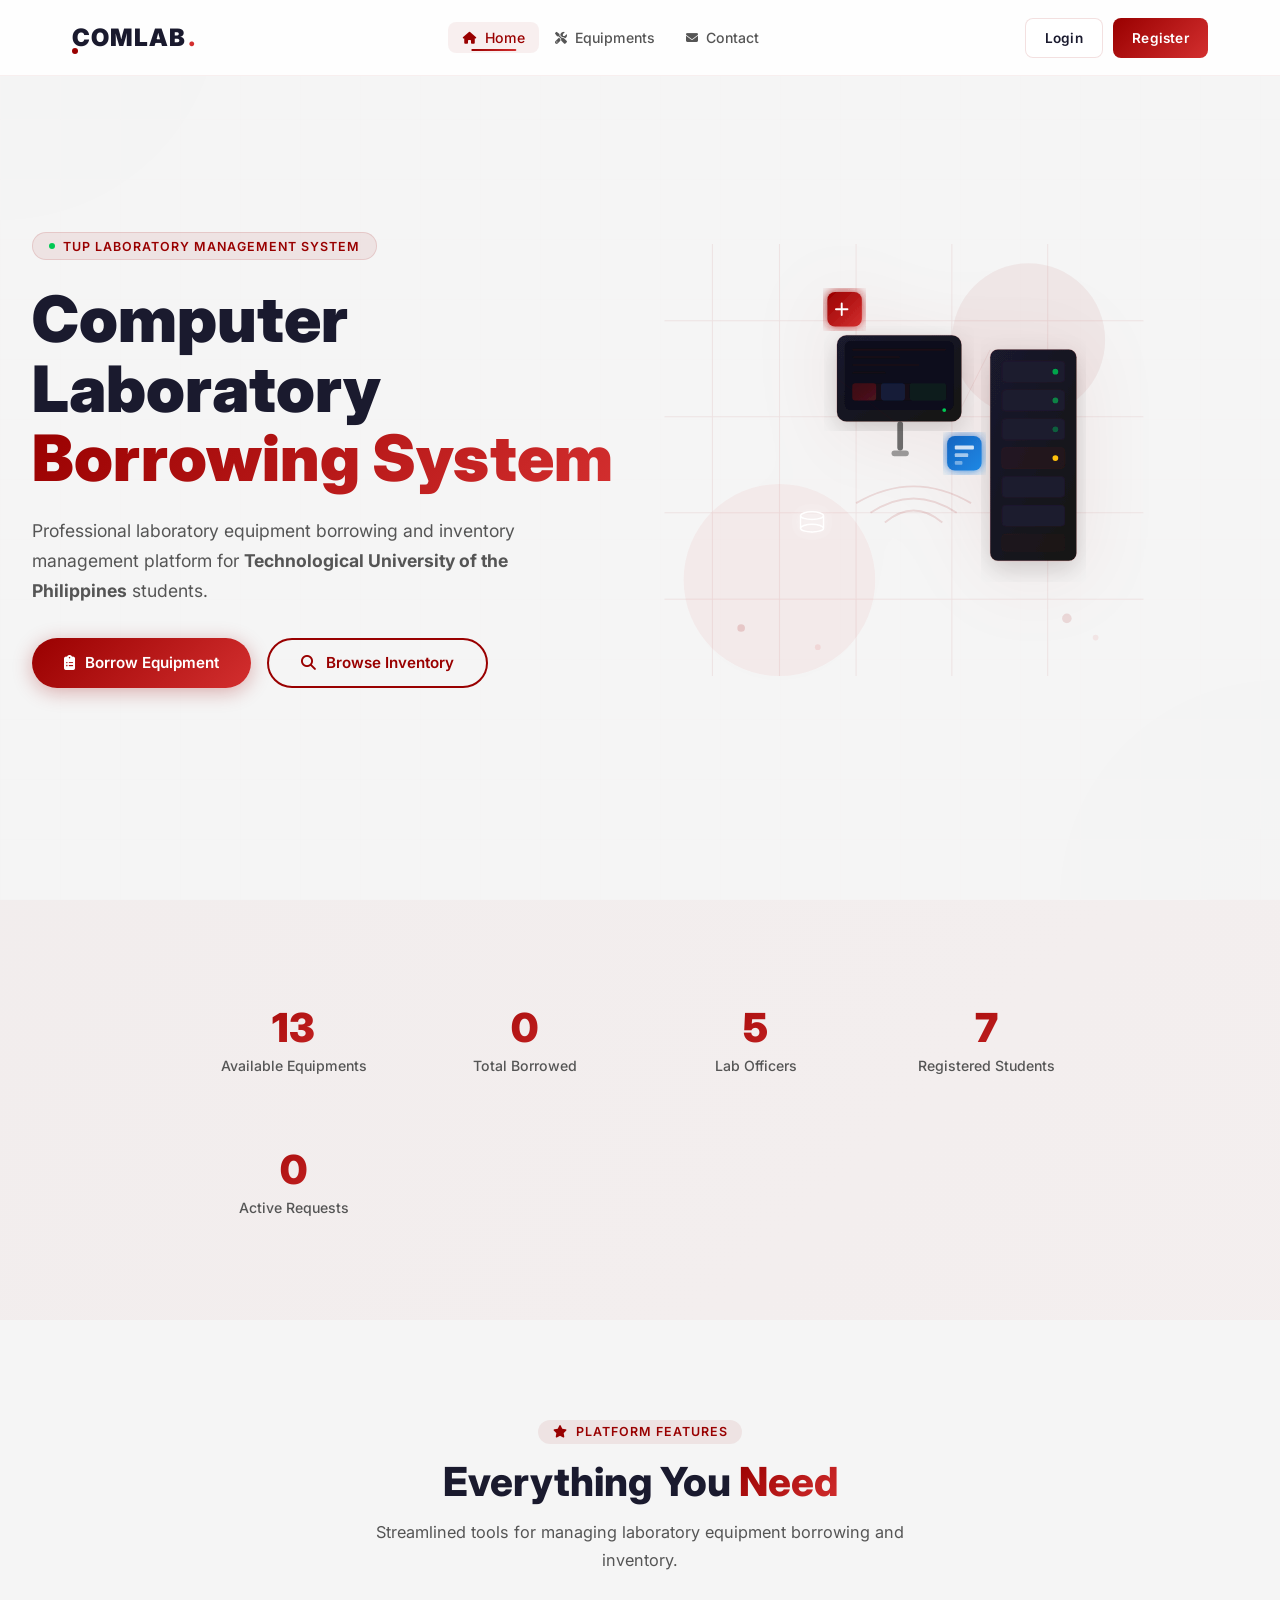
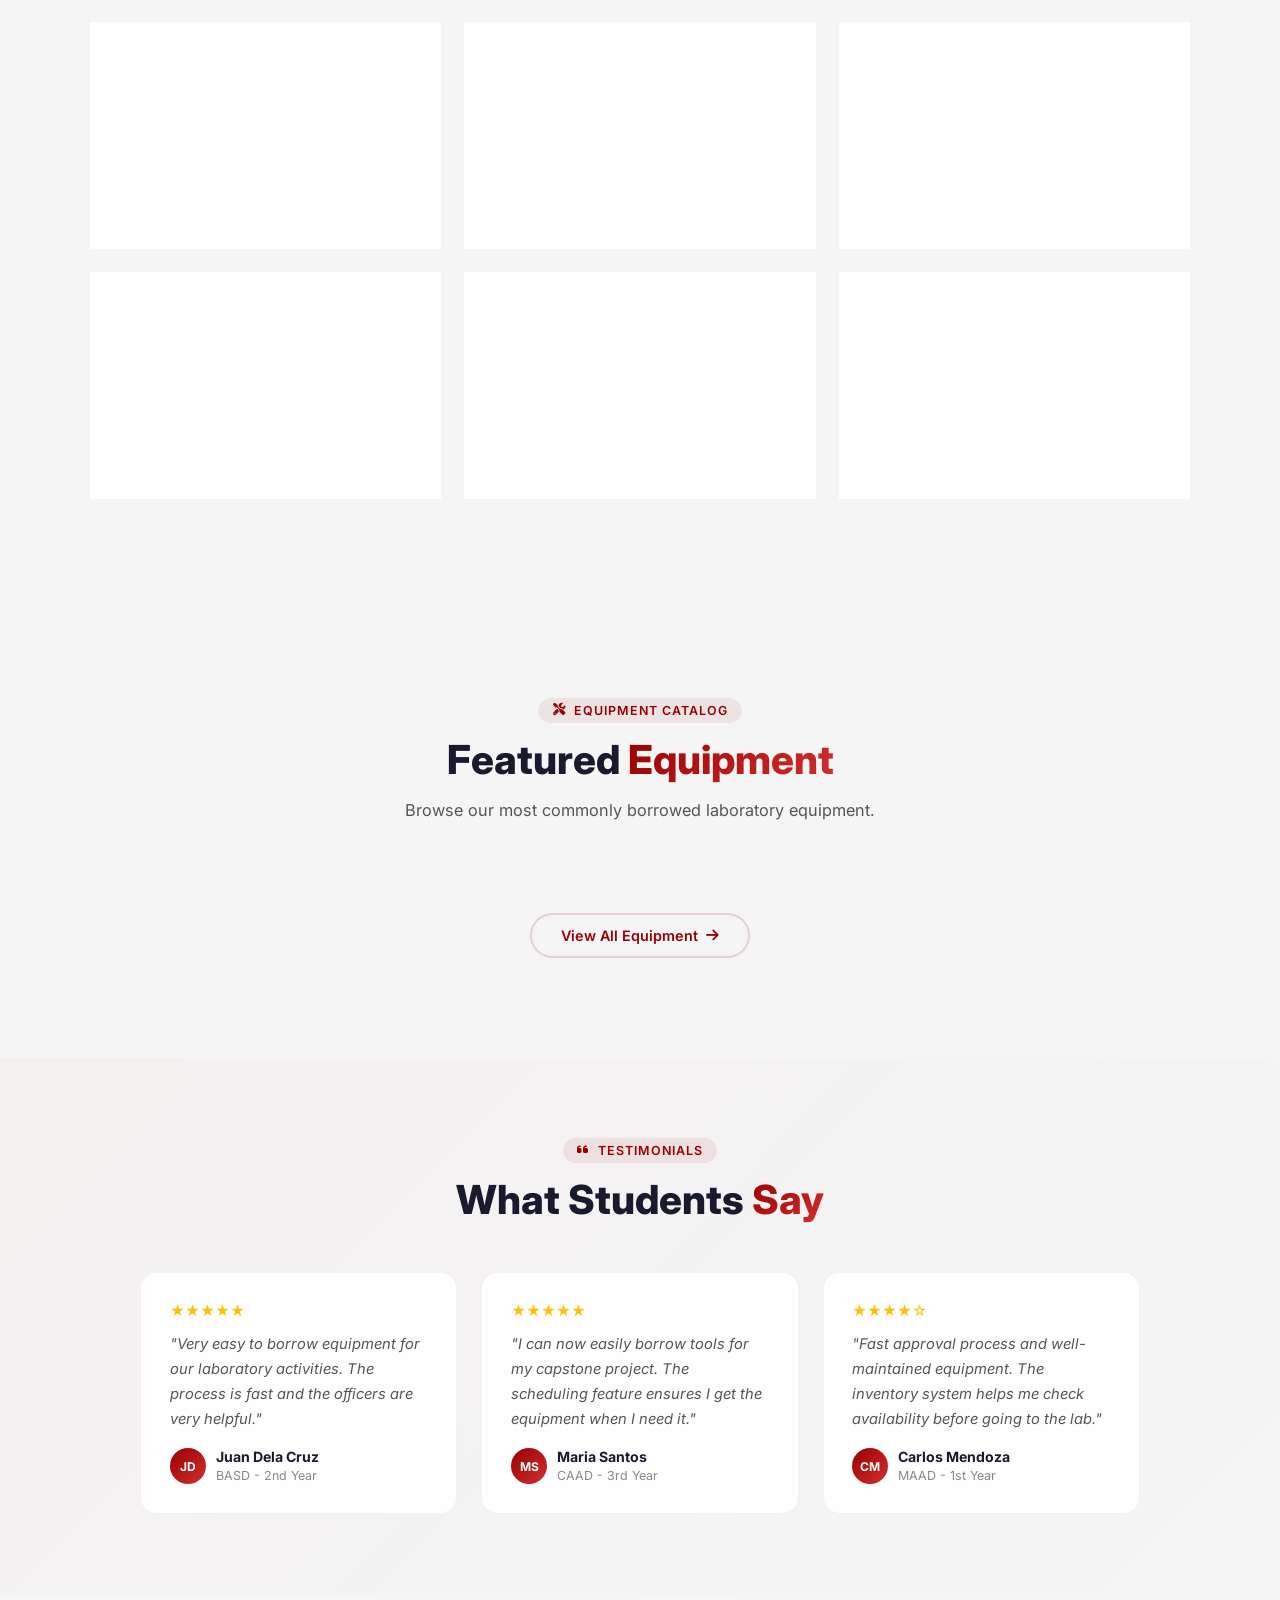
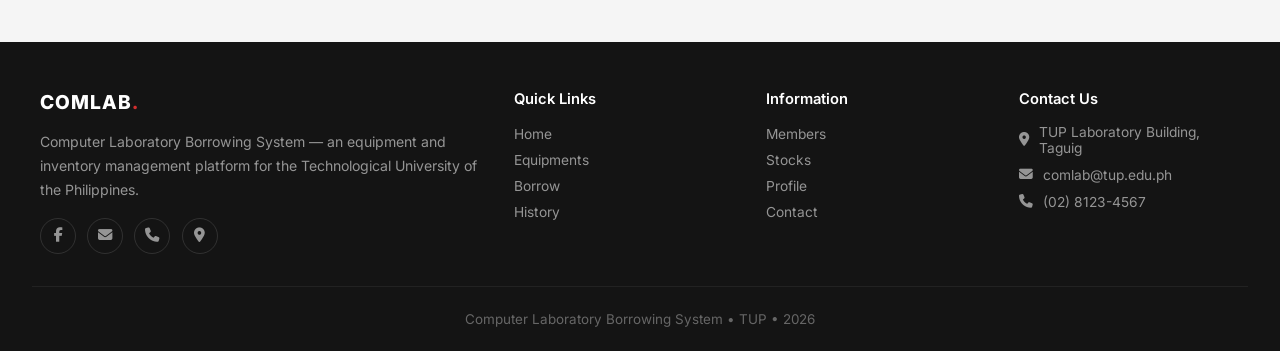
==== commit f6570de7: "Overhaul admin Settings: card UI, import/export, reset demo, factory reset - Restructured admin.html" ====
--- a/admin.html
+++ b/admin.html
@@ -116,8 +116,6 @@
     .dark-theme .dropdown-menu{background:var(--card-bg);border-color:rgba(255,255,255,0.08);}
     .dark-theme .cal-day{color:#999;}
     .dark-theme .skeleton{background:linear-gradient(90deg,rgba(255,255,255,0.04) 25%,rgba(255,255,255,0.1) 50%,rgba(255,255,255,0.04) 75%);}
-    /* ===== BACKUP SECTION ===== */
-    #btnRestoreLabel:hover{background:rgba(33,150,243,0.2)!important;}
     /* ===== SKELETON LOADING ===== */
     .skeleton{background:linear-gradient(90deg,rgba(var(--primary-rgb),0.04) 25%,rgba(var(--primary-rgb),0.1) 50%,rgba(var(--primary-rgb),0.04) 75%);background-size:200% 100%;animation:skeletonShimmer 1.5s ease-in-out infinite;border-radius:6px;}
     .skeleton-card{height:90px;margin-bottom:0;}
@@ -559,80 +557,276 @@
         </tbody></table></div></div>
       </div>
 
-      <!-- SETTINGS -->
+      <!-- ===== SETTINGS ===== -->
       <div class="admin-content-area" id="section-settings">
         <div class="admin-header"><h1>System <span>Settings</span></h1></div>
-        <div class="admin-section"><h2><i class="fas fa-university"></i> Institution</h2>
-          <div style="display:grid;grid-template-columns:1fr 1fr;gap:1rem;">
-            <div class="form-group"><label>School Name</label><input type="text" id="settingSchoolName" placeholder="e.g. Technological University of the Philippines" /></div>
-            <div class="form-group"><label>Laboratory Name</label><input type="text" id="settingLabName" placeholder="e.g. Computer Laboratory - Main" /></div>
-            <div class="form-group"><label>Lab Officer Name</label><input type="text" id="settingOfficer" placeholder="e.g. John Santos" /></div>
-            <div class="form-group"><label>Admin ID</label><input type="text" id="adminProfileId" disabled style="opacity:0.6;" /></div>
-          </div>
-          <div style="display:grid;grid-template-columns:1fr 1fr;gap:1rem;margin-top:1rem;">
-            <div class="form-group"><label>Items per page</label><select id="settingItemsPerPage" style="padding:0.5rem;border-radius:6px;border:1px solid #ddd;font-family:inherit;"><option value="5">5</option><option value="10" selected>10</option><option value="20">20</option><option value="50">50</option></select></div>
-            <div class="form-group"><label>Dashboard refresh</label><select id="settingAutoRefresh" style="padding:0.5rem;border-radius:6px;border:1px solid #ddd;font-family:inherit;"><option value="0">Manual only</option><option value="30">Every 30s</option><option value="60" selected>Every 60s</option><option value="300">Every 5min</option></select></div>
-          </div>
-          <div style="display:flex;gap:0.8rem;margin-top:1.5rem;flex-wrap:wrap;">
-            <button class="btn btn-primary" id="btnSaveSettings" style="padding:0.6rem 1.5rem;font-size:0.85rem;border-radius:8px;"><i class="fas fa-save"></i> Save Settings</button>
-            <button class="btn" id="btnResetSettings" style="padding:0.6rem 1.5rem;font-size:0.85rem;border-radius:8px;background:rgba(255,23,68,0.06);color:var(--danger);border:1px solid rgba(255,23,68,0.15);font-family:inherit;font-weight:600;cursor:pointer;transition:var(--transition);"><i class="fas fa-undo"></i> Reset Settings</button>
-          </div>
-        </div>
-        <div class="admin-section">
-          <h2><i class="fas fa-history"></i> Activity Log</h2>
-          <div class="admin-table"><table><thead><tr><th>Date/Time</th><th>Action</th><th>Equipment</th><th>Admin</th><th>Details</th></tr></thead><tbody id="activityLogBody"></tbody></table></div>
-        </div>
-        <div class="admin-section">
-          <h2><i class="fas fa-palette"></i> Theme</h2>
-          <div class="form-group"><label>Dashboard Theme</label>
-            <select id="themeSelector" style="padding:0.5rem;border-radius:6px;border:1px solid #ddd;font-family:inherit;font-size:0.85rem;">
-              <option value="light">☀️ Light</option>
-              <option value="dark">🌙 Dark</option>
-              <option value="system">💻 System Default</option>
-            </select>
-          </div>
-        </div>
-        <div class="admin-section">
-          <h2><i class="fas fa-database"></i> Backup &amp; Restore</h2>
-          <div style="display:grid;grid-template-columns:1fr 1fr;gap:1rem;margin-bottom:1rem;">
-            <div style="padding:1rem;border:1px dashed rgba(var(--primary-rgb),0.15);border-radius:8px;text-align:center;">
-              <div style="font-size:0.85rem;font-weight:600;margin-bottom:0.5rem;">Full Backup</div>
-              <p style="font-size:0.75rem;color:var(--text-secondary);margin-bottom:0.8rem;">Download all system data as JSON</p>
-              <button class="btn btn-primary" id="btnBackupData" style="padding:0.5rem 1rem;font-size:0.82rem;border-radius:8px;"><i class="fas fa-download"></i> Download Backup</button>
-            </div>
-            <div style="padding:1rem;border:1px dashed rgba(var(--primary-rgb),0.15);border-radius:8px;text-align:center;">
-              <div style="font-size:0.85rem;font-weight:600;margin-bottom:0.5rem;">Restore from Backup</div>
-              <p style="font-size:0.75rem;color:var(--text-secondary);margin-bottom:0.8rem;">Upload a backup JSON file</p>
-              <label style="display:inline-block;padding:0.5rem 1rem;background:rgba(33,150,243,0.1);color:#1e88e5;border-radius:8px;font-size:0.82rem;font-weight:600;cursor:pointer;transition:var(--transition);" id="btnRestoreLabel">
-                <i class="fas fa-upload"></i> Select File
-                <input type="file" id="restoreFileInput" accept=".json" style="display:none;" />
-              </label>
-              <button class="btn" id="btnRestoreData" style="display:block;width:100%;margin-top:0.5rem;padding:0.4rem;font-size:0.8rem;border-radius:6px;background:rgba(255,23,68,0.06);color:var(--danger);border:1px solid rgba(255,23,68,0.15);cursor:pointer;font-weight:600;font-family:inherit;"><i class="fas fa-undo-alt"></i> Restore from File</button>
-            </div>
-          </div>
-        </div>
-        <div class="admin-section">
-          <h2><i class="fas fa-file-export"></i> Export / Import Sections</h2>
-          <div style="display:grid;grid-template-columns:repeat(auto-fill,minmax(180px,1fr));gap:0.8rem;margin-bottom:1rem;">
-            <button class="btn-sm blue" id="exportEquipments" style="padding:0.5rem;font-size:0.78rem;"><i class="fas fa-tools"></i> Export Equipments</button>
-            <button class="btn-sm blue" id="exportBorrows" style="padding:0.5rem;font-size:0.78rem;"><i class="fas fa-clipboard-list"></i> Export Borrows</button>
-            <button class="btn-sm blue" id="exportStudents" style="padding:0.5rem;font-size:0.78rem;"><i class="fas fa-users"></i> Export Students</button>
-            <button class="btn-sm blue" id="exportActivity" style="padding:0.5rem;font-size:0.78rem;"><i class="fas fa-history"></i> Export Activity</button>
-            <button class="btn-sm blue" id="exportSettings" style="padding:0.5rem;font-size:0.78rem;"><i class="fas fa-cog"></i> Export Settings</button>
-          </div>
-          <div style="display:flex;gap:0.8rem;align-items:center;flex-wrap:wrap;">
-            <label style="padding:0.5rem 1rem;background:rgba(33,150,243,0.1);color:#1e88e5;border-radius:8px;font-size:0.82rem;font-weight:600;cursor:pointer;">
-              <i class="fas fa-file-import"></i> Import File
-              <input type="file" id="importFileInput" accept=".json" style="display:none;" />
-            </label>
-            <button class="btn-sm green" id="btnImportEquipments" style="padding:0.5rem;font-size:0.78rem;">Import → Equipments</button>
-            <button class="btn-sm green" id="btnImportBorrows" style="padding:0.5rem;font-size:0.78rem;">Import → Borrows</button>
-          </div>
-        </div>
-        <div class="admin-section">
-          <h2><i class="fas fa-exclamation-triangle"></i> Data Management</h2>
-          <p style="font-size:0.85rem;color:var(--text-secondary);margin-bottom:0.8rem;">Reset all data to factory demo defaults. This will delete all borrowing records, equipment changes, and registered students.</p>
-          <button class="btn" id="btnResetData" style="padding:0.6rem 1.5rem;font-size:0.85rem;border-radius:8px;background:rgba(255,23,68,0.06);color:var(--danger);border:1px solid rgba(255,23,68,0.15);font-family:inherit;font-weight:600;cursor:pointer;transition:var(--transition);"><i class="fas fa-trash-alt"></i> Reset Demo Data</button>
+
+        <!-- Settings style -->
+        <style>
+          .settings-grid { display:grid; grid-template-columns:1fr; gap:1.2rem; }
+          .settings-card { background:white; border-radius:var(--radius); border:1px solid rgba(var(--primary-rgb),0.06); overflow:hidden; transition:var(--transition); }
+          .settings-card:hover { box-shadow:var(--shadow-md); transform:translateY(-2px); }
+          .settings-card-header { display:flex; align-items:center; gap:12px; padding:1.2rem 1.5rem; background:rgba(var(--primary-rgb),0.02); border-bottom:1px solid rgba(var(--primary-rgb),0.04); }
+          .settings-card-header .sc-icon { width:36px; height:36px; border-radius:10px; display:flex; align-items:center; justify-content:center; font-size:1rem; flex-shrink:0; }
+          .settings-card-header .sc-icon.primary { background:rgba(153,0,0,0.1); color:#990000; }
+          .settings-card-header .sc-icon.blue { background:rgba(33,150,243,0.1); color:#1e88e5; }
+          .settings-card-header .sc-icon.green { background:rgba(0,200,83,0.1); color:#00a844; }
+          .settings-card-header .sc-icon.orange { background:rgba(255,152,0,0.1); color:#e65100; }
+          .settings-card-header .sc-icon.red { background:rgba(255,23,68,0.1); color:#d32f2f; }
+          .settings-card-header .sc-icon.purple { background:rgba(156,39,176,0.1); color:#7b1fa2; }
+          .settings-card-header h3 { font-size:1rem; font-weight:700; margin:0; }
+          .settings-card-header p { font-size:0.78rem; color:var(--text-secondary); margin:2px 0 0 0; }
+          .settings-card-body { padding:1.2rem 1.5rem; }
+          .settings-card-body .form-group { margin-bottom:1rem; }
+          .settings-card-body .form-group:last-child { margin-bottom:0; }
+          .settings-card-body .form-group label { display:block; font-weight:600; font-size:0.8rem; margin-bottom:0.3rem; color:var(--text-primary); }
+          .settings-card-body .form-group input,
+          .settings-card-body .form-group select { width:100%; padding:0.5rem; border-radius:6px; border:1px solid #ddd; font-family:inherit; font-size:0.85rem; box-sizing:border-box; }
+          .settings-inline-grid { display:grid; grid-template-columns:1fr 1fr; gap:1rem; }
+          .settings-btn-row { display:flex; gap:0.8rem; margin-top:1rem; flex-wrap:wrap; }
+          .settings-btn { display:inline-flex; align-items:center; gap:6px; padding:0.55rem 1.2rem; border-radius:8px; font-size:0.82rem; font-weight:600; cursor:pointer; border:none; font-family:inherit; transition:var(--transition); text-decoration:none; }
+          .settings-btn-primary { background:var(--gradient-1); color:white; }
+          .settings-btn-primary:hover { opacity:0.9; transform:translateY(-1px); box-shadow:0 4px 12px rgba(var(--primary-rgb),0.25); }
+          .settings-btn-danger { background:rgba(255,23,68,0.06); color:var(--danger); border:1px solid rgba(255,23,68,0.15); }
+          .settings-btn-danger:hover { background:rgba(255,23,68,0.15); }
+          .settings-btn-blue { background:rgba(33,150,243,0.1); color:#1e88e5; border:1px solid rgba(33,150,243,0.15); }
+          .settings-btn-blue:hover { background:rgba(33,150,243,0.2); }
+          .settings-btn-green { background:rgba(0,200,83,0.1); color:#00a844; border:1px solid rgba(0,200,83,0.15); }
+          .settings-btn-green:hover { background:rgba(0,200,83,0.2); }
+          .settings-btn-orange { background:rgba(255,152,0,0.1); color:#e65100; border:1px solid rgba(255,152,0,0.15); }
+          .settings-btn-orange:hover { background:rgba(255,152,0,0.2); }
+          .settings-btn-ghost { background:transparent; color:var(--text-secondary); padding:0.5rem 1rem; }
+          .settings-btn-ghost:hover { background:rgba(var(--primary-rgb),0.04); }
+          .settings-desc { font-size:0.8rem; color:var(--text-secondary); line-height:1.5; margin-bottom:0.8rem; }
+          .settings-export-grid { display:grid; grid-template-columns:repeat(auto-fill,minmax(160px,1fr)); gap:0.6rem; margin-bottom:0.8rem; }
+          .settings-export-grid .btn-sm { width:100%; padding:0.45rem!important; font-size:0.75rem!important; }
+          .settings-divider { height:1px; background:rgba(var(--primary-rgb),0.06); margin:0.8rem 0; }
+          .settings-badge { display:inline-flex; align-items:center; gap:4px; padding:0.2rem 0.6rem; border-radius:50px; font-size:0.7rem; font-weight:600; background:rgba(var(--primary-rgb),0.06); color:var(--text-secondary); }
+          .settings-confirm-input { width:100%; padding:0.5rem; border:2px solid rgba(255,23,68,0.2); border-radius:8px; font-family:monospace; font-size:0.85rem; text-align:center; box-sizing:border-box; margin-top:0.5rem; transition:var(--transition); }
+          .settings-confirm-input:focus { border-color:var(--danger); outline:none; box-shadow:0 0 0 3px rgba(255,23,68,0.1); }
+          .settings-confirm-input.valid { border-color:var(--success); box-shadow:0 0 0 3px rgba(0,200,83,0.1); }
+          .settings-preview { background:rgba(var(--primary-rgb),0.02); border-radius:8px; padding:0.8rem; margin:0.5rem 0; font-size:0.82rem; }
+          .settings-preview-grid { display:grid; grid-template-columns:repeat(auto-fill,minmax(130px,1fr)); gap:0.5rem; }
+          .settings-preview-item { background:white; border-radius:6px; padding:0.5rem; text-align:center; border:1px solid rgba(var(--primary-rgb),0.06); }
+          .settings-preview-item .spi-value { font-size:1.2rem; font-weight:800; color:var(--primary); }
+          .settings-preview-item .spi-label { font-size:0.7rem; color:var(--text-light); }
+          .settings-about-icon { font-size:3rem; text-align:center; margin-bottom:0.5rem; }
+          .dark-theme .settings-card { background:var(--card-bg); border-color:rgba(255,255,255,0.05); }
+          .dark-theme .settings-card-header { background:rgba(255,255,255,0.02); }
+          .dark-theme .settings-card-body .form-group input,
+          .dark-theme .settings-card-body .form-group select { background:rgba(255,255,255,0.05); color:var(--text-primary); border-color:rgba(255,255,255,0.08); }
+          .dark-theme .settings-preview-item { background:rgba(255,255,255,0.03); }
+          .dark-theme .settings-preview { background:rgba(255,255,255,0.02); }
+        </style>
+
+        <div class="settings-grid">
+
+          <!-- ===== GENERAL ===== -->
+          <div class="settings-card" id="settingsCardGeneral">
+            <div class="settings-card-header">
+              <div class="sc-icon primary"><i class="fas fa-university"></i></div>
+              <div><h3>General</h3><p>Configure institution details and system preferences</p></div>
+            </div>
+            <div class="settings-card-body">
+              <div class="settings-inline-grid">
+                <div class="form-group"><label>School Name</label><input type="text" id="settingSchoolName" placeholder="e.g. Technological University of the Philippines" /></div>
+                <div class="form-group"><label>Laboratory Name</label><input type="text" id="settingLabName" placeholder="e.g. Computer Laboratory - Main" /></div>
+                <div class="form-group"><label>Lab Officer Name</label><input type="text" id="settingOfficer" placeholder="e.g. John Santos" /></div>
+                <div class="form-group"><label>Admin ID</label><input type="text" id="adminProfileId" disabled style="opacity:0.6;" /></div>
+              </div>
+              <div class="settings-inline-grid" style="margin-top:0.5rem;">
+                <div class="form-group"><label>Items per page</label><select id="settingItemsPerPage"><option value="5">5</option><option value="10" selected>10</option><option value="20">20</option><option value="50">50</option></select></div>
+                <div class="form-group"><label>Dashboard refresh</label><select id="settingAutoRefresh"><option value="0">Manual only</option><option value="30">Every 30s</option><option value="60" selected>Every 60s</option><option value="300">Every 5min</option></select></div>
+              </div>
+              <div class="settings-btn-row">
+                <button class="settings-btn settings-btn-primary" id="btnSaveSettings"><i class="fas fa-save"></i> Save Settings</button>
+                <button class="settings-btn settings-btn-danger" id="btnResetSettings"><i class="fas fa-undo"></i> Reset Defaults</button>
+              </div>
+            </div>
+          </div>
+
+          <!-- ===== THEME ===== -->
+          <div class="settings-card">
+            <div class="settings-card-header">
+              <div class="sc-icon purple"><i class="fas fa-palette"></i></div>
+              <div><h3>Theme</h3><p>Customize the visual appearance of the dashboard</p></div>
+            </div>
+            <div class="settings-card-body">
+              <div class="form-group" style="max-width:300px;"><label>Dashboard Theme</label>
+                <select id="themeSelector">
+                  <option value="light">☀️ Light</option>
+                  <option value="dark">🌙 Dark</option>
+                  <option value="system">💻 System Default</option>
+                </select>
+              </div>
+            </div>
+          </div>
+
+          <!-- ===== BACKUP & RESTORE ===== -->
+          <div class="settings-card">
+            <div class="settings-card-header">
+              <div class="sc-icon blue"><i class="fas fa-database"></i></div>
+              <div><h3>Backup &amp; Restore</h3><p>Create full system backups and restore from previous backups</p></div>
+            </div>
+            <div class="settings-card-body">
+              <div style="display:grid;grid-template-columns:1fr 1fr;gap:1rem;">
+                <div style="padding:1rem;border:1px dashed rgba(var(--primary-rgb),0.15);border-radius:8px;text-align:center;">
+                  <div style="font-size:1.5rem;color:var(--primary);margin-bottom:0.3rem;"><i class="fas fa-download"></i></div>
+                  <div style="font-size:0.85rem;font-weight:600;margin-bottom:0.3rem;">Full Backup</div>
+                  <p class="settings-desc" style="margin-bottom:0.6rem;">Download all system data as a single JSON file with timestamp</p>
+                  <button class="settings-btn settings-btn-primary" id="btnBackupData"><i class="fas fa-download"></i> Download Backup</button>
+                </div>
+                <div style="padding:1rem;border:1px dashed rgba(var(--primary-rgb),0.15);border-radius:8px;text-align:center;">
+                  <div style="font-size:1.5rem;color:#1e88e5;margin-bottom:0.3rem;"><i class="fas fa-upload"></i></div>
+                  <div style="font-size:0.85rem;font-weight:600;margin-bottom:0.3rem;">Restore from Backup</div>
+                  <p class="settings-desc" style="margin-bottom:0.6rem;">Upload a backup JSON file to restore your data</p>
+                  <label style="display:inline-block;padding:0.5rem 1rem;background:rgba(33,150,243,0.1);color:#1e88e5;border-radius:8px;font-size:0.82rem;font-weight:600;cursor:pointer;transition:var(--transition);">
+                    <i class="fas fa-file-upload"></i> Select File
+                    <input type="file" id="restoreFileInput" accept=".json" style="display:none;" />
+                  </label>
+                  <div id="restoreFileName" style="font-size:0.72rem;color:var(--text-light);margin-top:0.3rem;min-height:1rem;"></div>
+                  <button class="settings-btn settings-btn-danger" id="btnRestoreData" style="display:block;width:100%;margin-top:0.5rem;padding:0.45rem;font-size:0.8rem;"><i class="fas fa-undo-alt"></i> Restore from File</button>
+                </div>
+              </div>
+            </div>
+          </div>
+
+          <!-- ===== IMPORT & EXPORT ===== -->
+          <div class="settings-card">
+            <div class="settings-card-header">
+              <div class="sc-icon green"><i class="fas fa-file-export"></i></div>
+              <div><h3>Import &amp; Export</h3><p>Export or import individual data sections for selective data management</p></div>
+            </div>
+            <div class="settings-card-body">
+              <div style="font-size:0.82rem;font-weight:600;color:var(--text-primary);margin-bottom:0.5rem;">📤 Export Sections</div>
+              <div class="settings-export-grid">
+                <button class="btn-sm blue" id="exportEquipments"><i class="fas fa-tools"></i> Equipments</button>
+                <button class="btn-sm blue" id="exportBorrows"><i class="fas fa-clipboard-list"></i> Borrows</button>
+                <button class="btn-sm blue" id="exportStudents"><i class="fas fa-users"></i> Students</button>
+                <button class="btn-sm blue" id="exportActivity"><i class="fas fa-history"></i> Activity</button>
+                <button class="btn-sm blue" id="exportSettings"><i class="fas fa-cog"></i> Settings</button>
+              </div>
+              <div class="settings-divider"></div>
+              <div style="font-size:0.82rem;font-weight:600;color:var(--text-primary);margin-bottom:0.5rem;">📥 Import Data</div>
+              <p class="settings-desc">Select a JSON file, preview its contents, then import into the system.</p>
+              <div style="display:flex;gap:0.6rem;align-items:center;flex-wrap:wrap;">
+                <label class="settings-btn settings-btn-blue" style="cursor:pointer;">
+                  <i class="fas fa-file-import"></i> Choose File
+                  <input type="file" id="importFileInput" accept=".json" style="display:none;" />
+                </label>
+                <span id="importFileName" style="font-size:0.78rem;color:var(--text-light);">No file selected</span>
+              </div>
+              <div id="importPreviewArea" style="display:none;margin-top:0.8rem;">
+                <div class="settings-preview">
+                  <div style="font-weight:600;margin-bottom:0.5rem;">📋 Import Preview</div>
+                  <div class="settings-preview-grid" id="importPreviewContent"></div>
+                </div>
+                <div style="display:flex;gap:0.6rem;margin-top:0.5rem;">
+                  <button class="settings-btn settings-btn-primary" id="btnImportData"><i class="fas fa-file-import"></i> Import Data</button>
+                  <button class="settings-btn settings-btn-ghost" id="btnClearImport"><i class="fas fa-times"></i> Clear</button>
+                </div>
+              </div>
+              <div style="margin-top:1rem;">
+                <div style="display:flex;gap:0.6rem;flex-wrap:wrap;">
+                  <button class="btn-sm green" id="btnImportEquipments">Import → Equipments</button>
+                  <button class="btn-sm green" id="btnImportBorrows">Import → Borrows</button>
+                </div>
+              </div>
+            </div>
+          </div>
+
+          <!-- ===== SYSTEM MAINTENANCE ===== -->
+          <div class="settings-card">
+            <div class="settings-card-header">
+              <div class="sc-icon orange"><i class="fas fa-tools"></i></div>
+              <div><h3>System Maintenance</h3><p>Manage system data, reset demo records while preserving accounts</p></div>
+            </div>
+            <div class="settings-card-body">
+              <p class="settings-desc">Delete all demo transaction data (borrowing records, equipment changes, activity logs) while keeping administrator accounts, registered students, and system settings intact.</p>
+              <div style="display:flex;flex-direction:column;gap:0.5rem;max-width:400px;">
+                <div style="background:rgba(255,152,0,0.06);border:1px solid rgba(255,152,0,0.12);border-radius:8px;padding:0.6rem 0.8rem;font-size:0.78rem;color:#e65100;">
+                  ⚠️ This will clear borrowing history, activity logs, and reset equipment stocks to defaults.
+                </div>
+                <input type="text" class="settings-confirm-input" id="resetDemoConfirmInput" placeholder='Type "RESET DEMO" to confirm' autocomplete="off" />
+                <button class="settings-btn settings-btn-danger" id="btnResetDemoData" disabled><i class="fas fa-trash-alt"></i> Reset Demo Data</button>
+              </div>
+            </div>
+          </div>
+
+          <!-- ===== FACTORY RESET ===== -->
+          <div class="settings-card" style="border-color:rgba(255,23,68,0.15);">
+            <div class="settings-card-header" style="background:rgba(255,23,68,0.03);border-color:rgba(255,23,68,0.08);">
+              <div class="sc-icon red"><i class="fas fa-industry"></i></div>
+              <div><h3 style="color:var(--danger);">Factory Reset</h3><p style="color:var(--danger);opacity:0.8;">Restore the application to its original installation state</p></div>
+            </div>
+            <div class="settings-card-body">
+              <p class="settings-desc">⚠️ <strong>This will delete EVERYTHING.</strong> All borrowing records, registered students, activity logs, inventory changes, and statistics will be permanently removed. Only the default super admin account and seed equipment data will remain.</p>
+              <div style="background:rgba(255,23,68,0.06);border:1px solid rgba(255,23,68,0.15);border-radius:8px;padding:0.8rem;margin-bottom:0.8rem;">
+                <div style="font-size:0.82rem;font-weight:600;color:var(--danger);margin-bottom:0.3rem;">This action will delete:</div>
+                <div style="display:grid;grid-template-columns:1fr 1fr;gap:0.3rem;font-size:0.78rem;color:var(--text-secondary);">
+                  <span>• Borrow History</span>
+                  <span>• Registered Students</span>
+                  <span>• Activity Logs</span>
+                  <span>• Statistics</span>
+                  <span>• Inventory Changes</span>
+                  <span>• All Transactions</span>
+                </div>
+                <div style="font-size:0.82rem;font-weight:600;color:var(--success);margin-top:0.5rem;">Will keep: Default Admin, Seed Equipment, System Settings</div>
+              </div>
+              <div style="display:flex;flex-direction:column;gap:0.5rem;max-width:400px;">
+                <input type="text" class="settings-confirm-input" id="factoryResetConfirmInput" placeholder='Type "FACTORY RESET" to confirm' autocomplete="off" />
+                <button class="settings-btn settings-btn-danger" id="btnFactoryReset" disabled><i class="fas fa-industry"></i> Factory Reset</button>
+              </div>
+            </div>
+          </div>
+
+          <!-- ===== ABOUT SYSTEM ===== -->
+          <div class="settings-card">
+            <div class="settings-card-header">
+              <div class="sc-icon primary"><i class="fas fa-info-circle"></i></div>
+              <div><h3>About System</h3><p>System information and version details</p></div>
+            </div>
+            <div class="settings-card-body">
+              <div style="display:grid;grid-template-columns:repeat(auto-fill,minmax(180px,1fr));gap:0.8rem;">
+                <div class="settings-preview-item">
+                  <div class="spi-value" style="font-size:1rem;">COMLAB</div>
+                  <div class="spi-label">System Name</div>
+                </div>
+                <div class="settings-preview-item">
+                  <div class="spi-value" style="font-size:1rem;">v2.0</div>
+                  <div class="spi-label">Version</div>
+                </div>
+                <div class="settings-preview-item">
+                  <div class="spi-value" style="font-size:1rem;" id="aboutEquipCount">0</div>
+                  <div class="spi-label">Equipment Items</div>
+                </div>
+                <div class="settings-preview-item">
+                  <div class="spi-value" style="font-size:1rem;" id="aboutStudentCount">0</div>
+                  <div class="spi-label">Registered Students</div>
+                </div>
+                <div class="settings-preview-item">
+                  <div class="spi-value" style="font-size:1rem;" id="aboutBorrowCount">0</div>
+                  <div class="spi-label">Total Borrows</div>
+                </div>
+                <div class="settings-preview-item">
+                  <div class="spi-value" style="font-size:1rem;">localStorage</div>
+                  <div class="spi-label">Storage Type</div>
+                </div>
+              </div>
+            </div>
+          </div>
+
+          <!-- ===== ACTIVITY LOG ===== -->
+          <div class="settings-card">
+            <div class="settings-card-header">
+              <div class="sc-icon primary"><i class="fas fa-history"></i></div>
+              <div><h3>Activity Log</h3><p>Recent system actions performed by administrators</p></div>
+            </div>
+            <div class="settings-card-body" style="padding:0;">
+              <div class="admin-table"><table><thead><tr><th>Date/Time</th><th>Action</th><th>Equipment</th><th>Admin</th><th>Details</th></tr></thead><tbody id="activityLogBody"></tbody></table></div>
+            </div>
+          </div>
+
         </div>
       </div>
     </main>
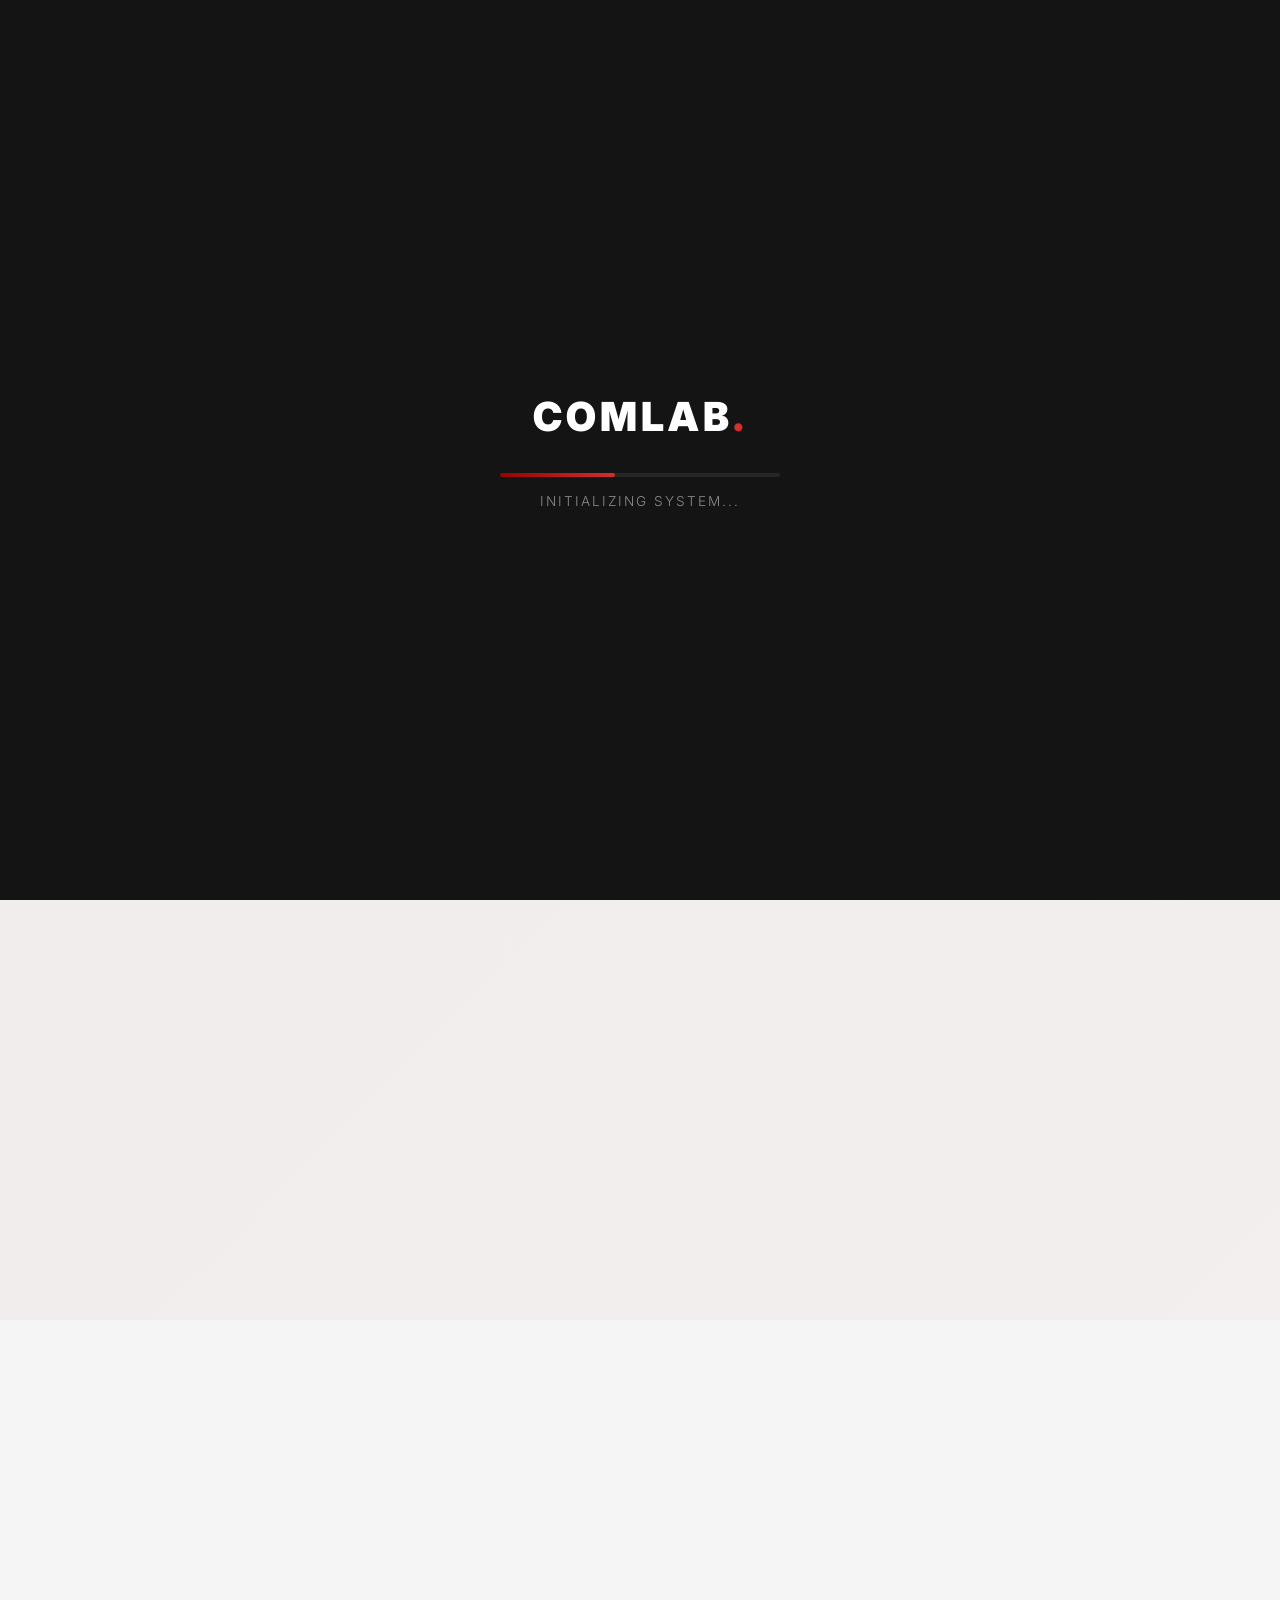
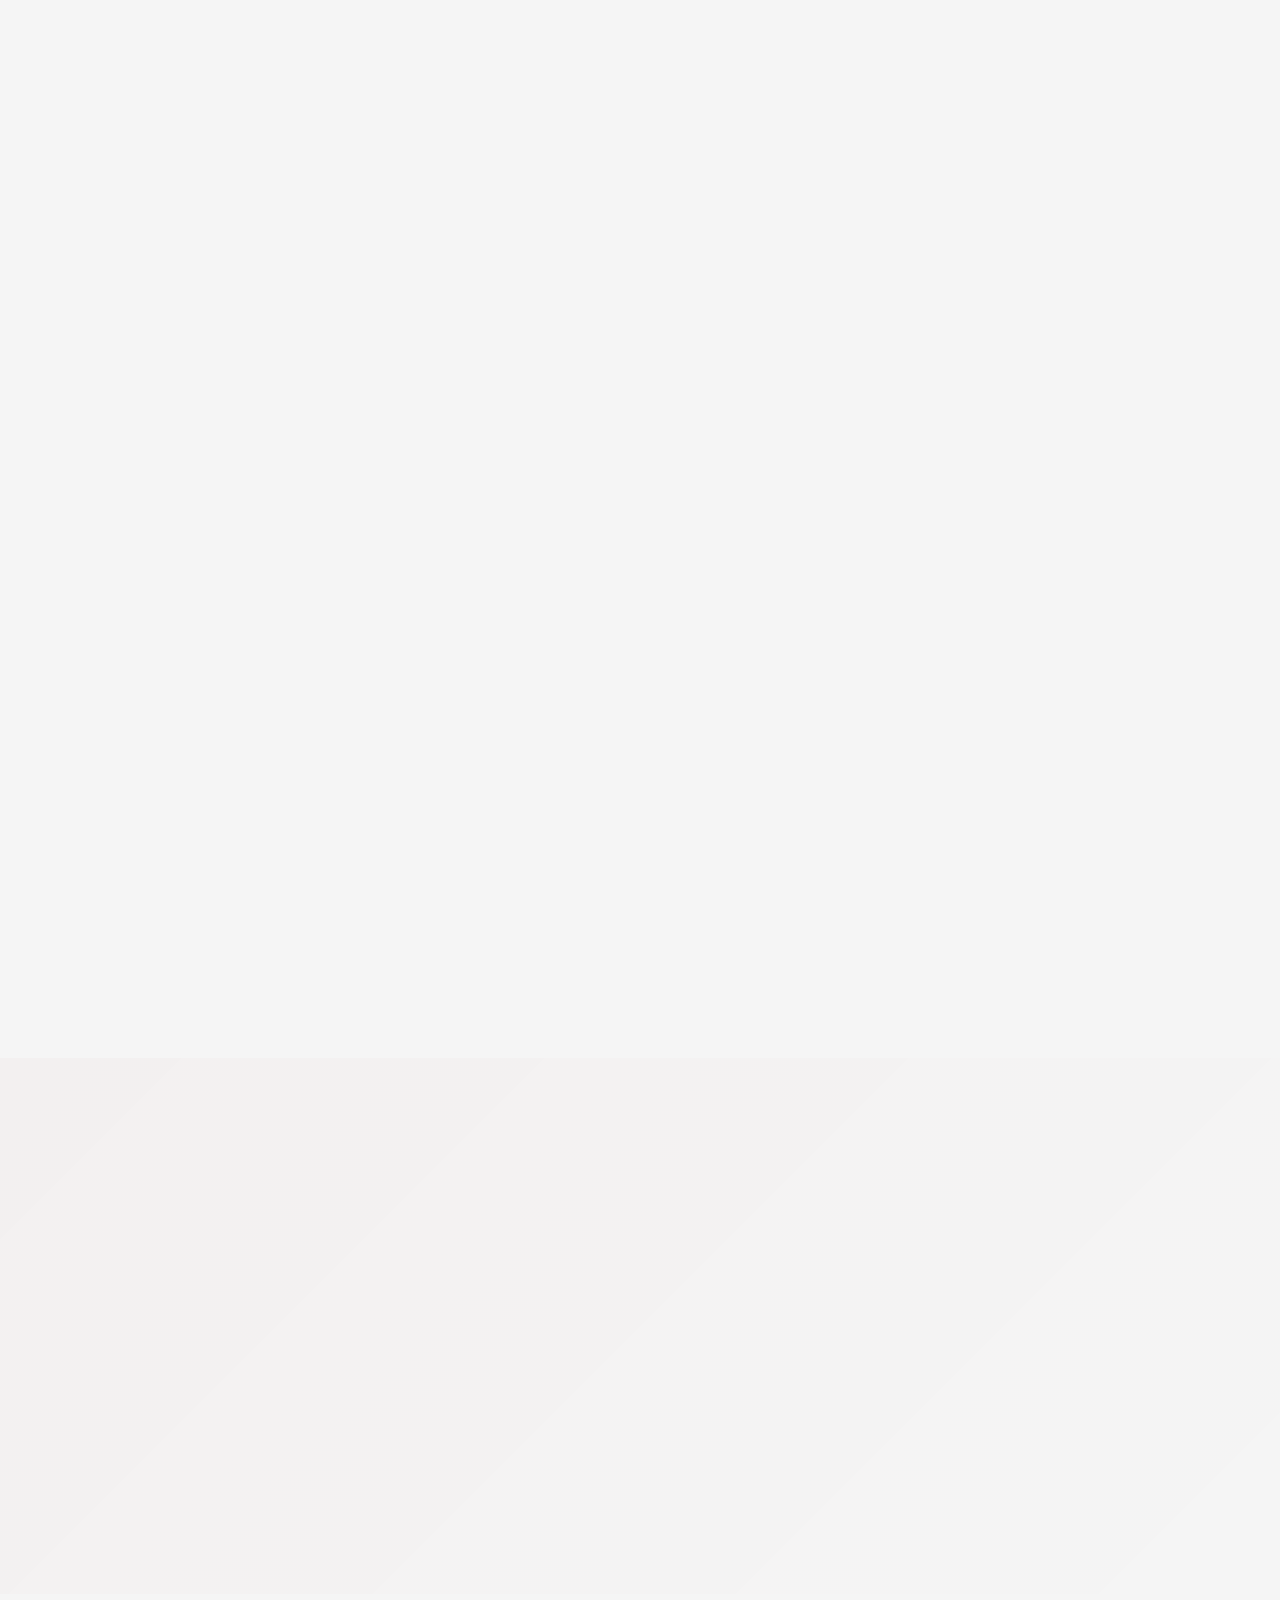
==== commit 734753e7: "Add role-based permission system with auth.requireAdmin() guards + MemberService user management - A" ====
--- a/admin.html
+++ b/admin.html
@@ -524,21 +524,122 @@
         </div>
       </div>
 
-      <!-- MEMBERS -->
+      <!-- ===== MEMBERS (User Management) ===== -->
       <div class="admin-content-area" id="section-members">
-        <div class="admin-header"><h1>Registered <span>Students</span></h1>
-          <div class="admin-actions">
-            <input type="text" id="memberStudentSearch" placeholder="Search students..." style="padding:0.45rem 0.8rem;border:1.5px solid rgba(var(--primary-rgb),0.08);border-radius:8px;font-size:0.82rem;font-family:inherit;" />
-          </div>
-        </div>
+        <div class="admin-header">
+          <h1>User <span>Management</span></h1>
+          <div class="admin-actions" style="display:flex;gap:0.5rem;flex-wrap:wrap;align-items:center;">
+            <input type="text" id="memberSearchInput" placeholder="Search by name, ID, department..." style="padding:0.45rem 0.8rem;border:1.5px solid rgba(var(--primary-rgb),0.08);border-radius:8px;font-size:0.82rem;font-family:inherit;min-width:200px;" />
+            <select id="memberFilterSelect" style="padding:0.45rem 0.8rem;border:1.5px solid rgba(var(--primary-rgb),0.08);border-radius:8px;font-size:0.82rem;font-family:inherit;">
+              <option value="all">All Members</option>
+              <option value="active">Active</option>
+              <option value="suspended">Suspended</option>
+              <option value="borrowing">Currently Borrowing</option>
+              <option value="no-borrows">No Borrow Record</option>
+              <option value="recent">Recently Registered</option>
+            </select>
+            <select id="memberSortSelect" style="padding:0.45rem 0.8rem;border:1.5px solid rgba(var(--primary-rgb),0.08);border-radius:8px;font-size:0.82rem;font-family:inherit;">
+              <option value="name">Sort by Name</option>
+              <option value="id">Sort by ID</option>
+              <option value="newest">Newest First</option>
+              <option value="oldest">Oldest First</option>
+            </select>
+          </div>
+        </div>
+
+        <!-- Member overview cards -->
+        <div class="admin-cards" id="memberStatCards" style="display:none;">
+          <div class="admin-card"><div class="ac-label">Total Members</div><div class="ac-value blue" id="memTotalCount">0</div></div>
+          <div class="admin-card"><div class="ac-label">Active</div><div class="ac-value green" id="memActiveCount">0</div></div>
+          <div class="admin-card"><div class="ac-label">Suspended</div><div class="ac-value red" id="memSuspendedCount">0</div></div>
+          <div class="admin-card"><div class="ac-label">Currently Borrowing</div><div class="ac-value yellow" id="memBorrowingCount">0</div></div>
+          <div class="admin-card"><div class="ac-label">New This Month</div><div class="ac-value blue" id="memNewCount">0</div></div>
+        </div>
+
+        <!-- Member list container -->
         <div class="admin-section" id="adminMembersContainer">
-          <!-- Rendered by renderMembers() -->
           <div class="skeleton-fade" style="padding:1rem;">
             <div class="skeleton-row"><div class="skeleton skeleton-circle"></div><div class="skeleton skeleton-text" style="width:30%;"></div><div class="skeleton skeleton-text short"></div><div class="skeleton skeleton-text short"></div><div class="skeleton skeleton-text short"></div><div class="skeleton skeleton-text short"></div></div>
             <div class="skeleton-row"><div class="skeleton skeleton-circle"></div><div class="skeleton skeleton-text" style="width:30%;"></div><div class="skeleton skeleton-text short"></div><div class="skeleton skeleton-text short"></div><div class="skeleton skeleton-text short"></div><div class="skeleton skeleton-text short"></div></div>
             <div class="skeleton-row"><div class="skeleton skeleton-circle"></div><div class="skeleton skeleton-text" style="width:25%;"></div><div class="skeleton skeleton-text short"></div><div class="skeleton skeleton-text short"></div><div class="skeleton skeleton-text short"></div><div class="skeleton skeleton-text short"></div></div>
-            <div class="skeleton-row"><div class="skeleton skeleton-circle"></div><div class="skeleton skeleton-text" style="width:35%;"></div><div class="skeleton skeleton-text short"></div><div class="skeleton skeleton-text short"></div><div class="skeleton skeleton-text short"></div><div class="skeleton skeleton-text short"></div></div>
-          </div>
+          </div>
+        </div>
+
+        <!-- Member count -->
+        <div style="font-size:0.82rem;color:var(--text-secondary);margin-top:0.3rem;" id="memberCountDisplay"></div>
+      </div>
+
+      <!-- ===== MEMBER PROFILE MODAL ===== -->
+      <div class="login-modal" id="memberProfileModal">
+        <div class="login-modal-content" style="max-width:600px;max-height:90vh;overflow-y:auto;">
+          <button class="login-close" id="memberProfileClose">&times;</button>
+          <div id="memberProfileContent" style="padding:0.5rem 0;"></div>
+        </div>
+      </div>
+
+      <!-- ===== MEMBER EDIT MODAL ===== -->
+      <div class="login-modal" id="memberEditModal">
+        <div class="login-modal-content" style="max-width:500px;">
+          <button class="login-close" id="memberEditClose">&times;</button>
+          <div style="text-align:center;margin-bottom:1.2rem;">
+            <div style="font-size:1.3rem;font-weight:800;"><i class="fas fa-user-edit" style="color:var(--primary);margin-right:8px;"></i> <span id="memberEditTitle">Edit Member</span></div>
+          </div>
+          <form id="memberEditForm">
+            <input type="hidden" id="memberEditId" />
+            <div class="form-group"><label>Full Name *</label><input type="text" id="memberEditName" required /></div>
+            <div style="display:grid;grid-template-columns:1fr 1fr;gap:0.8rem;">
+              <div class="form-group"><label>Student ID</label><input type="text" id="memberEditStudentId" disabled /></div>
+              <div class="form-group"><label>Department</label>
+                <select id="memberEditDepartment" style="padding:0.5rem;border-radius:6px;border:1px solid #ddd;font-family:inherit;font-size:0.85rem;">
+                  <option value="">Select Department</option>
+                  <option value="College of Engineering">College of Engineering</option>
+                  <option value="College of Science">College of Science</option>
+                  <option value="College of Information Technology">College of Information Technology</option>
+                  <option value="College of Education">College of Education</option>
+                  <option value="College of Arts and Letters">College of Arts and Letters</option>
+                  <option value="College of Business">College of Business</option>
+                </select>
+              </div>
+            </div>
+            <div style="display:grid;grid-template-columns:1fr 1fr;gap:0.8rem;">
+              <div class="form-group"><label>Year Level</label>
+                <select id="memberEditYear" style="padding:0.5rem;border-radius:6px;border:1px solid #ddd;font-family:inherit;font-size:0.85rem;">
+                  <option value="">Select Year</option>
+                  <option value="1st Year">1st Year</option>
+                  <option value="2nd Year">2nd Year</option>
+                  <option value="3rd Year">3rd Year</option>
+                  <option value="4th Year">4th Year</option>
+                  <option value="5th Year">5th Year</option>
+                </select>
+              </div>
+              <div class="form-group"><label>Section</label>
+                <select id="memberEditSection" style="padding:0.5rem;border-radius:6px;border:1px solid #ddd;font-family:inherit;font-size:0.85rem;">
+                  <option value="">Select Section</option>
+                  <option value="A">A</option><option value="B">B</option><option value="C">C</option>
+                  <option value="D">D</option><option value="E">E</option><option value="F">F</option>
+                </select>
+              </div>
+            </div>
+            <div style="display:grid;grid-template-columns:1fr 1fr;gap:0.8rem;">
+              <div class="form-group"><label>Email</label><input type="email" id="memberEditEmail" /></div>
+              <div class="form-group"><label>Contact Number</label><input type="text" id="memberEditContact" /></div>
+            </div>
+            <div class="form-group"><label>Profile Picture</label>
+              <div style="display:flex;align-items:center;gap:1rem;">
+                <div id="memberEditPicPreview" style="width:60px;height:60px;border-radius:50%;background:rgba(var(--primary-rgb),0.06);display:flex;align-items:center;justify-content:center;font-size:1.5rem;color:var(--text-light);overflow:hidden;flex-shrink:0;"><i class="fas fa-user"></i></div>
+                <div style="flex:1;">
+                  <input type="file" id="memberEditPicInput" accept="image/jpeg,image/png,image/webp" style="display:none;" />
+                  <button type="button" class="btn-sm blue" id="memberEditPicBtn"><i class="fas fa-camera"></i> Upload Photo</button>
+                  <button type="button" class="btn-sm red" id="memberEditPicRemove" style="display:none;"><i class="fas fa-trash"></i> Remove</button>
+                  <div style="font-size:0.7rem;color:var(--text-light);margin-top:0.3rem;">Max 500KB · JPG, PNG</div>
+                </div>
+              </div>
+            </div>
+            <div style="display:flex;gap:0.8rem;margin-top:1rem;">
+              <button type="submit" class="btn-submit" style="flex:1;"><i class="fas fa-save"></i> Save Changes</button>
+              <button type="button" id="memberEditCancel" style="padding:0.6rem 1.2rem;border:1px solid #ddd;border-radius:10px;background:white;font-weight:600;cursor:pointer;font-family:inherit;font-size:0.85rem;color:var(--text-secondary);transition:var(--transition);">Cancel</button>
+            </div>
+          </form>
         </div>
       </div>
 
@@ -889,12 +990,13 @@
     </div>
   </div>
 
-  <script src="js/svg-loader.js"></script><script src="js/effects.js"></script><script src="js/data-layer.js"></script><script src="js/inventory.js"></script><script src="js/auth.js"></script><script src="js/admin-dashboard.js"></script>
+  <script src="js/svg-loader.js"></script><script src="js/effects.js"></script><script src="js/data-layer.js"></script><script src="js/inventory.js"></script><script src="js/auth.js"></script><script src="js/member-service.js"></script><script src="js/admin-dashboard.js"></script>
   <script>
-    // Minimal inline script - admin-dashboard.js handles the rest
+    // Role-based access guard — redirect non-admins with "Access Denied"
     document.addEventListener('DOMContentLoaded', function() {
       if (!auth.isLoggedIn() || !auth.isAdmin()) {
-        window.location.href = 'index.html';
+        Notification.show('Access Denied', 'Administrator privileges required.', 'error');
+        setTimeout(function() { window.location.href = 'index.html'; }, 1500);
       }
     });
   </script>
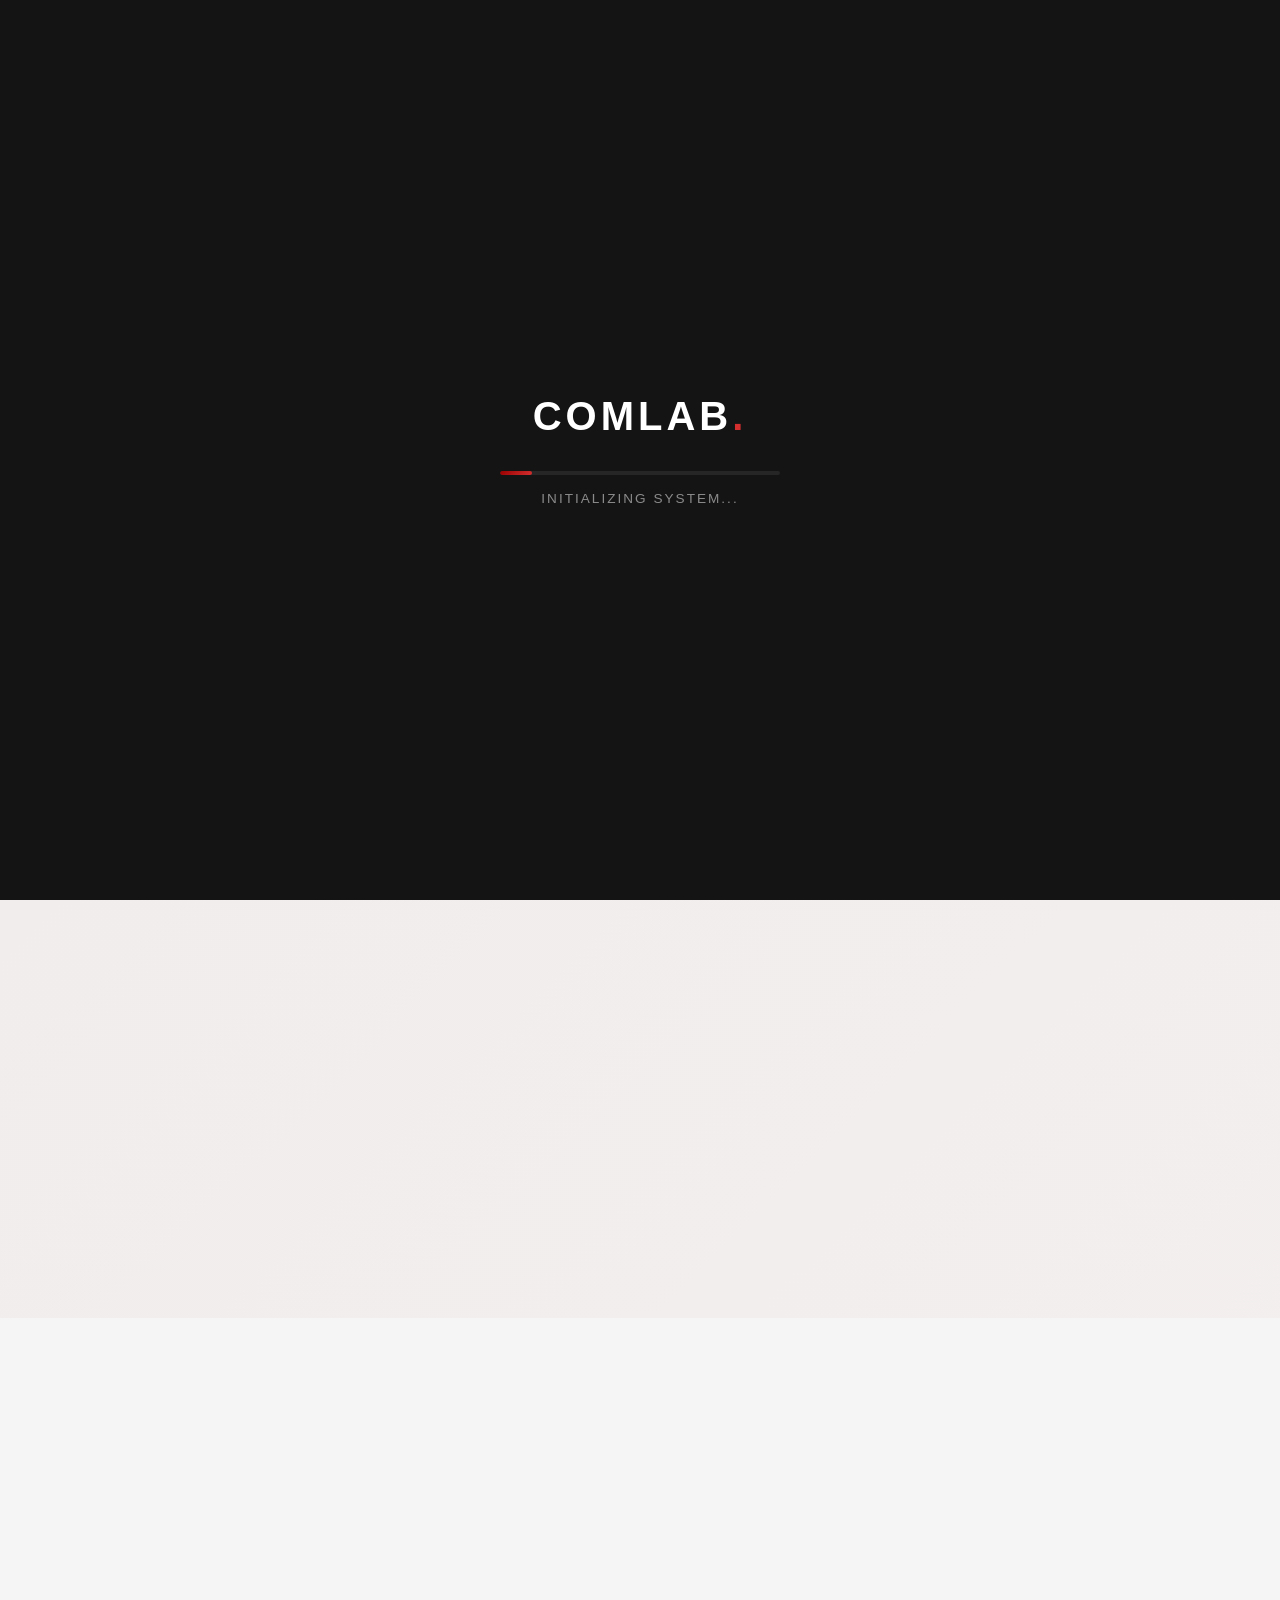
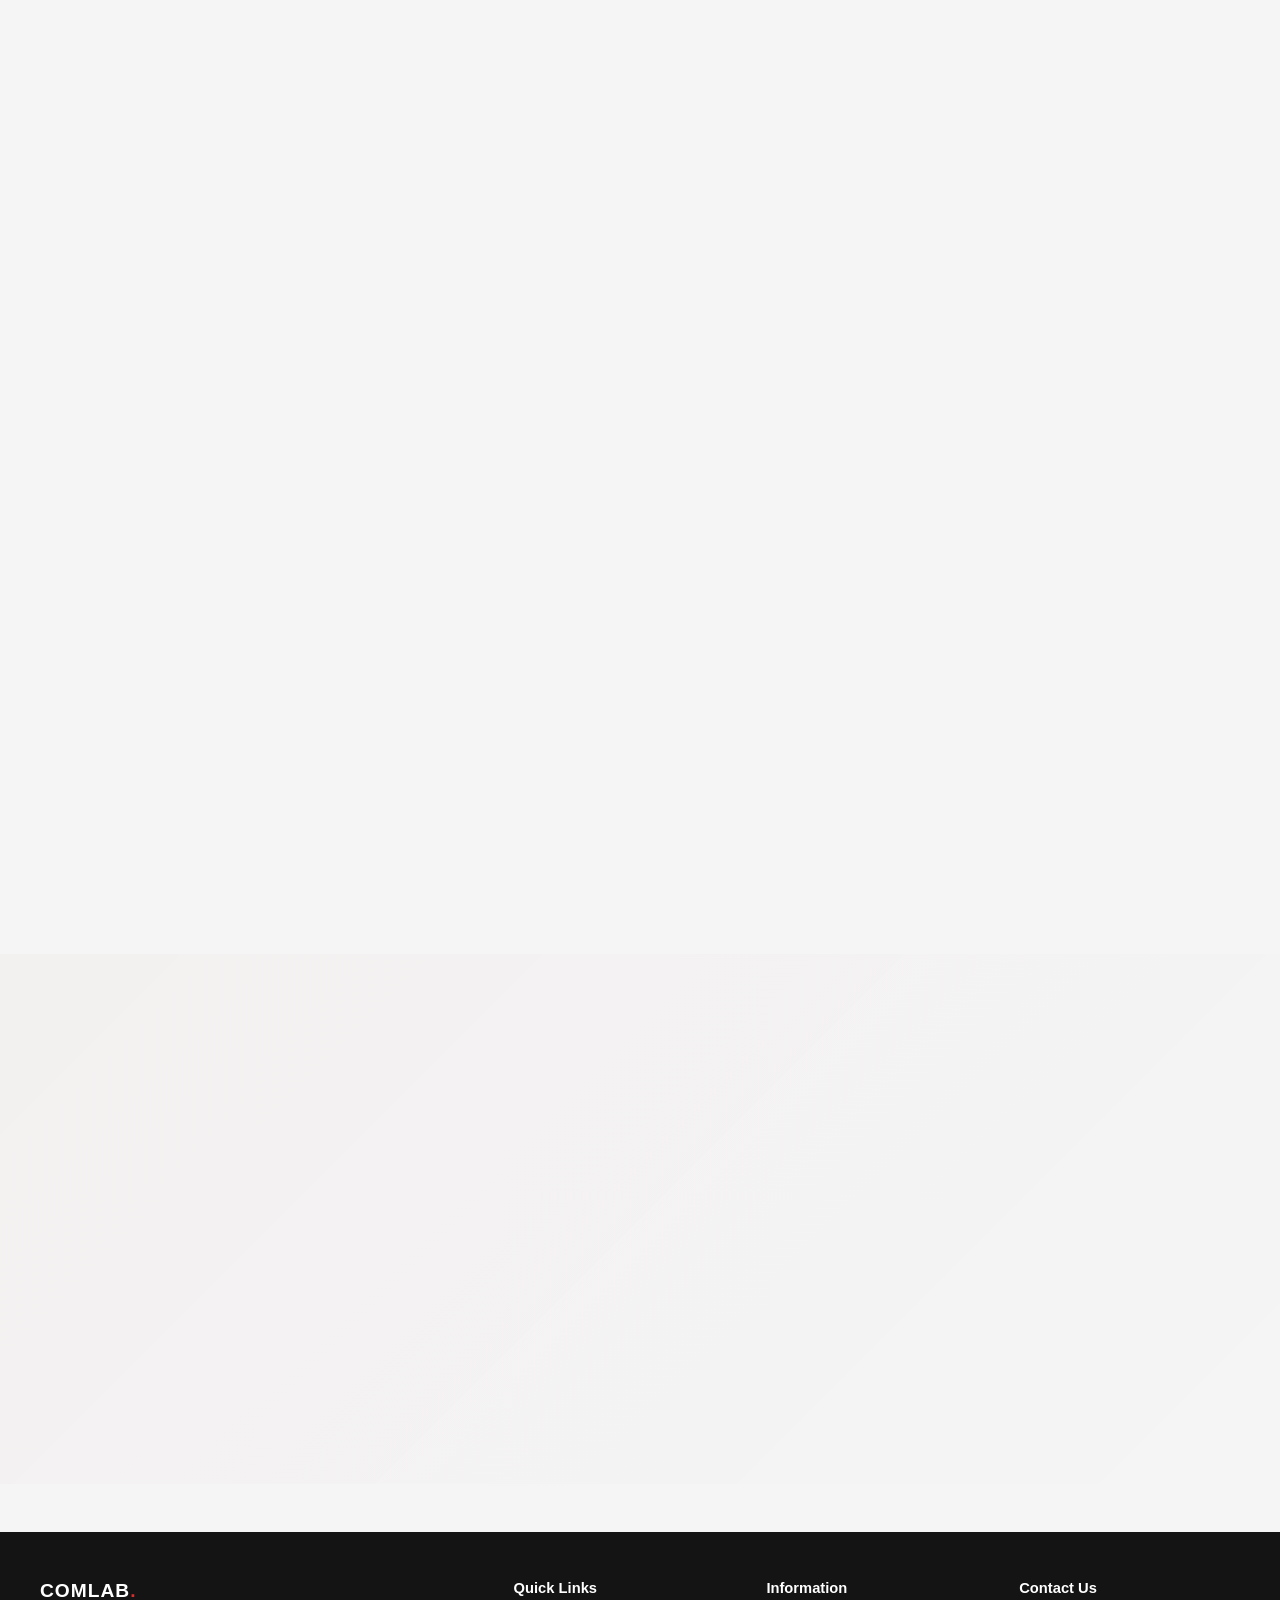
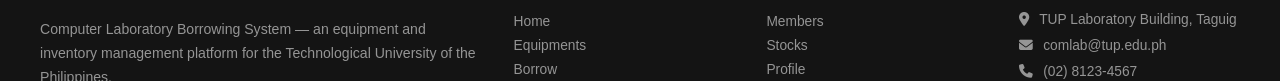
==== commit 3a7b2a41: "Reorganize Settings: Data Management card, Admin Account, Reset Options; add Data Summary panel - Me" ====
--- a/admin.html
+++ b/admin.html
@@ -763,129 +763,153 @@
             </div>
           </div>
 
-          <!-- ===== BACKUP & RESTORE ===== -->
+          <!-- ===== ADMIN ACCOUNT ===== -->
+          <div class="settings-card">
+            <div class="settings-card-header">
+              <div class="sc-icon primary"><i class="fas fa-user-shield"></i></div>
+              <div><h3>Admin Account</h3><p>Your administrator profile and login information</p></div>
+            </div>
+            <div class="settings-card-body">
+              <div id="adminAccountContent" style="display:flex;align-items:center;gap:1.2rem;flex-wrap:wrap;">
+                <div id="adminAccountAvatar" style="width:64px;height:64px;border-radius:50%;background:var(--gradient-1);display:flex;align-items:center;justify-content:center;font-size:1.8rem;color:white;font-weight:800;flex-shrink:0;">A</div>
+                <div style="flex:1;min-width:150px;">
+                  <div id="adminAccountName" style="font-size:1.05rem;font-weight:700;">Loading...</div>
+                  <div id="adminAccountId" style="font-size:0.82rem;color:var(--text-secondary);"></div>
+                  <div id="adminAccountRole" style="font-size:0.78rem;color:var(--text-light);margin-top:0.2rem;"><i class="fas fa-crown" style="color:#c79100;"></i> Super Administrator</div>
+                </div>
+                <button class="settings-btn settings-btn-blue" id="btnEditAccountName" style="padding:0.4rem 1rem;font-size:0.78rem;"><i class="fas fa-user-edit"></i> Edit Name</button>
+              </div>
+            </div>
+          </div>
+
+          <!-- ===== DATA MANAGEMENT ===== -->
           <div class="settings-card">
             <div class="settings-card-header">
               <div class="sc-icon blue"><i class="fas fa-database"></i></div>
-              <div><h3>Backup &amp; Restore</h3><p>Create full system backups and restore from previous backups</p></div>
+              <div><h3>💾 Data Management</h3><p>Export, import, create backups, and restore system data</p></div>
             </div>
             <div class="settings-card-body">
-              <div style="display:grid;grid-template-columns:1fr 1fr;gap:1rem;">
+              <!-- ===== DATA SUMMARY PANEL ===== -->
+              <div class="settings-preview" style="margin-bottom:1rem;">
+                <div style="font-size:0.82rem;font-weight:600;margin-bottom:0.6rem;display:flex;align-items:center;gap:6px;">
+                  <i class="fas fa-chart-bar" style="color:var(--primary);"></i>
+                  📊 Data Summary — Current System Status
+                </div>
+                <div id="dataSummaryGrid" style="display:grid;grid-template-columns:repeat(auto-fill,minmax(110px,1fr));gap:0.5rem;">
+                  <div class="settings-preview-item skeleton-fade"><div class="skeleton skeleton-text short" style="height:24px;width:40%;margin:0 auto;"></div><div class="spi-label skeleton skeleton-text short" style="height:12px;width:60%;margin:0.3rem auto 0;"></div></div>
+                  <div class="settings-preview-item skeleton-fade"><div class="skeleton skeleton-text short" style="height:24px;width:40%;margin:0 auto;"></div><div class="spi-label skeleton skeleton-text short" style="height:12px;width:60%;margin:0.3rem auto 0;"></div></div>
+                  <div class="settings-preview-item skeleton-fade"><div class="skeleton skeleton-text short" style="height:24px;width:40%;margin:0 auto;"></div><div class="spi-label skeleton skeleton-text short" style="height:12px;width:60%;margin:0.3rem auto 0;"></div></div>
+                  <div class="settings-preview-item skeleton-fade"><div class="skeleton skeleton-text short" style="height:24px;width:40%;margin:0 auto;"></div><div class="spi-label skeleton skeleton-text short" style="height:12px;width:60%;margin:0.3rem auto 0;"></div></div>
+                  <div class="settings-preview-item skeleton-fade"><div class="skeleton skeleton-text short" style="height:24px;width:40%;margin:0 auto;"></div><div class="spi-label skeleton skeleton-text short" style="height:12px;width:60%;margin:0.3rem auto 0;"></div></div>
+                  <div class="settings-preview-item skeleton-fade"><div class="skeleton skeleton-text short" style="height:24px;width:40%;margin:0 auto;"></div><div class="spi-label skeleton skeleton-text short" style="height:12px;width:60%;margin:0.3rem auto 0;"></div></div>
+                </div>
+              </div>
+
+              <div style="display:grid;grid-template-columns:1fr 1fr;gap:1rem;margin-bottom:1rem;">
+                <!-- Export -->
                 <div style="padding:1rem;border:1px dashed rgba(var(--primary-rgb),0.15);border-radius:8px;text-align:center;">
-                  <div style="font-size:1.5rem;color:var(--primary);margin-bottom:0.3rem;"><i class="fas fa-download"></i></div>
-                  <div style="font-size:0.85rem;font-weight:600;margin-bottom:0.3rem;">Full Backup</div>
-                  <p class="settings-desc" style="margin-bottom:0.6rem;">Download all system data as a single JSON file with timestamp</p>
-                  <button class="settings-btn settings-btn-primary" id="btnBackupData"><i class="fas fa-download"></i> Download Backup</button>
-                </div>
+                  <div style="font-size:1.5rem;color:var(--primary);margin-bottom:0.3rem;"><i class="fas fa-file-export"></i></div>
+                  <div style="font-size:0.85rem;font-weight:600;margin-bottom:0.3rem;">📤 Export System Data</div>
+                  <p class="settings-desc" style="margin-bottom:0.6rem;">Export the entire application into one timestamped JSON file</p>
+                  <button class="settings-btn settings-btn-primary" id="btnExportData"><i class="fas fa-download"></i> Export All</button>
+                </div>
+                <!-- Import -->
                 <div style="padding:1rem;border:1px dashed rgba(var(--primary-rgb),0.15);border-radius:8px;text-align:center;">
-                  <div style="font-size:1.5rem;color:#1e88e5;margin-bottom:0.3rem;"><i class="fas fa-upload"></i></div>
-                  <div style="font-size:0.85rem;font-weight:600;margin-bottom:0.3rem;">Restore from Backup</div>
-                  <p class="settings-desc" style="margin-bottom:0.6rem;">Upload a backup JSON file to restore your data</p>
-                  <label style="display:inline-block;padding:0.5rem 1rem;background:rgba(33,150,243,0.1);color:#1e88e5;border-radius:8px;font-size:0.82rem;font-weight:600;cursor:pointer;transition:var(--transition);">
-                    <i class="fas fa-file-upload"></i> Select File
-                    <input type="file" id="restoreFileInput" accept=".json" style="display:none;" />
-                  </label>
-                  <div id="restoreFileName" style="font-size:0.72rem;color:var(--text-light);margin-top:0.3rem;min-height:1rem;"></div>
-                  <button class="settings-btn settings-btn-danger" id="btnRestoreData" style="display:block;width:100%;margin-top:0.5rem;padding:0.45rem;font-size:0.8rem;"><i class="fas fa-undo-alt"></i> Restore from File</button>
-                </div>
-              </div>
-            </div>
-          </div>
-
-          <!-- ===== IMPORT & EXPORT ===== -->
+                  <div style="font-size:1.5rem;color:#1e88e5;margin-bottom:0.3rem;"><i class="fas fa-file-import"></i></div>
+                  <div style="font-size:0.85rem;font-weight:600;margin-bottom:0.3rem;">📥 Import System Data</div>
+                  <p class="settings-desc" style="margin-bottom:0.6rem;">Import data from a previously exported JSON backup file</p>
+                  <div style="display:flex;gap:0.5rem;align-items:center;justify-content:center;flex-wrap:wrap;">
+                    <label class="settings-btn settings-btn-blue" style="cursor:pointer;">
+                      <i class="fas fa-file-import"></i> Choose File
+                      <input type="file" id="importFileInput" accept=".json" style="display:none;" />
+                    </label>
+                    <span id="importFileName" style="font-size:0.78rem;color:var(--text-light);">No file selected</span>
+                  </div>
+                  <div id="importPreviewArea" style="display:none;margin-top:0.5rem;">
+                    <div class="settings-preview"><div class="settings-preview-grid" id="importPreviewContent"></div></div>
+                    <div style="display:flex;gap:0.5rem;margin-top:0.5rem;justify-content:center;">
+                      <button class="settings-btn settings-btn-primary" id="btnImportData" style="padding:0.4rem 1rem;font-size:0.78rem;"><i class="fas fa-file-import"></i> Import Now</button>
+                      <button class="settings-btn settings-btn-ghost" id="btnClearImport" style="padding:0.4rem 1rem;font-size:0.78rem;"><i class="fas fa-times"></i> Clear</button>
+                    </div>
+                  </div>
+                </div>
+              </div>
+              <div class="settings-divider"></div>
+              <div style="display:grid;grid-template-columns:1fr 1fr;gap:1rem;margin-top:1rem;">
+                <!-- Backup -->
+                <div style="padding:1rem;border:1px dashed rgba(var(--primary-rgb),0.15);border-radius:8px;text-align:center;">
+                  <div style="font-size:1.5rem;color:#00a844;margin-bottom:0.3rem;"><i class="fas fa-download"></i></div>
+                  <div style="font-size:0.85rem;font-weight:600;margin-bottom:0.3rem;">💾 Create Backup</div>
+                  <p class="settings-desc" style="margin-bottom:0.6rem;">Create a complete backup snapshot of all system data</p>
+                  <button class="settings-btn settings-btn-green" id="btnBackupData"><i class="fas fa-download"></i> Download Backup</button>
+                </div>
+                <!-- Restore -->
+                <div style="padding:1rem;border:1px dashed rgba(var(--primary-rgb),0.15);border-radius:8px;text-align:center;">
+                  <div style="font-size:1.5rem;color:#e65100;margin-bottom:0.3rem;"><i class="fas fa-undo-alt"></i></div>
+                  <div style="font-size:0.85rem;font-weight:600;margin-bottom:0.3rem;">♻ Restore Backup</div>
+                  <p class="settings-desc" style="margin-bottom:0.6rem;">Select a backup file to restore all system data</p>
+                  <div style="display:flex;flex-direction:column;gap:0.4rem;align-items:center;">
+                    <label class="settings-btn settings-btn-orange" style="cursor:pointer;">
+                      <i class="fas fa-file-upload"></i> Choose File
+                      <input type="file" id="restoreFileInput" accept=".json" style="display:none;" />
+                    </label>
+                    <div id="restoreFileName" style="font-size:0.72rem;color:var(--text-light);min-height:1rem;"></div>
+                    <button class="settings-btn settings-btn-danger" id="btnRestoreData" style="width:100%;padding:0.45rem;font-size:0.8rem;"><i class="fas fa-undo-alt"></i> Restore</button>
+                  </div>
+                </div>
+              </div>
+            </div>
+          </div>
+
+          <!-- ===== RESET OPTIONS ===== -->
           <div class="settings-card">
             <div class="settings-card-header">
-              <div class="sc-icon green"><i class="fas fa-file-export"></i></div>
-              <div><h3>Import &amp; Export</h3><p>Export or import individual data sections for selective data management</p></div>
+              <div class="sc-icon orange"><i class="fas fa-exclamation-triangle"></i></div>
+              <div><h3>🔄 Reset Options</h3><p>Reset demo transaction data or perform a full factory reset</p></div>
             </div>
             <div class="settings-card-body">
-              <div style="font-size:0.82rem;font-weight:600;color:var(--text-primary);margin-bottom:0.5rem;">📤 Export Sections</div>
-              <div class="settings-export-grid">
-                <button class="btn-sm blue" id="exportEquipments"><i class="fas fa-tools"></i> Equipments</button>
-                <button class="btn-sm blue" id="exportBorrows"><i class="fas fa-clipboard-list"></i> Borrows</button>
-                <button class="btn-sm blue" id="exportStudents"><i class="fas fa-users"></i> Students</button>
-                <button class="btn-sm blue" id="exportActivity"><i class="fas fa-history"></i> Activity</button>
-                <button class="btn-sm blue" id="exportSettings"><i class="fas fa-cog"></i> Settings</button>
+              <!-- Reset Demo Data -->
+              <div style="margin-bottom:1.2rem;">
+                <div style="font-size:0.9rem;font-weight:600;margin-bottom:0.3rem;">🔄 Reset Demo Data</div>
+                <p class="settings-desc">Delete all demo transaction data (borrowing records, equipment changes, activity logs) while keeping administrator accounts, registered students, and system settings intact.</p>
+                <div style="background:rgba(255,152,0,0.06);border:1px solid rgba(255,152,0,0.12);border-radius:8px;padding:0.6rem 0.8rem;font-size:0.78rem;color:#e65100;margin-bottom:0.6rem;">
+                  ⚠️ A backup will be automatically downloaded before reset. This will clear borrowing history, activity logs, and reset equipment stocks to defaults.
+                </div>
+                <div style="display:flex;flex-direction:column;gap:0.5rem;max-width:400px;">
+                  <input type="text" class="settings-confirm-input" id="resetDemoConfirmInput" placeholder='Type "RESET DEMO" to confirm' autocomplete="off" />
+                  <button class="settings-btn settings-btn-danger" id="btnResetDemoData" disabled><i class="fas fa-trash-alt"></i> Reset Demo Data</button>
+                </div>
               </div>
               <div class="settings-divider"></div>
-              <div style="font-size:0.82rem;font-weight:600;color:var(--text-primary);margin-bottom:0.5rem;">📥 Import Data</div>
-              <p class="settings-desc">Select a JSON file, preview its contents, then import into the system.</p>
-              <div style="display:flex;gap:0.6rem;align-items:center;flex-wrap:wrap;">
-                <label class="settings-btn settings-btn-blue" style="cursor:pointer;">
-                  <i class="fas fa-file-import"></i> Choose File
-                  <input type="file" id="importFileInput" accept=".json" style="display:none;" />
-                </label>
-                <span id="importFileName" style="font-size:0.78rem;color:var(--text-light);">No file selected</span>
-              </div>
-              <div id="importPreviewArea" style="display:none;margin-top:0.8rem;">
-                <div class="settings-preview">
-                  <div style="font-weight:600;margin-bottom:0.5rem;">📋 Import Preview</div>
-                  <div class="settings-preview-grid" id="importPreviewContent"></div>
-                </div>
-                <div style="display:flex;gap:0.6rem;margin-top:0.5rem;">
-                  <button class="settings-btn settings-btn-primary" id="btnImportData"><i class="fas fa-file-import"></i> Import Data</button>
-                  <button class="settings-btn settings-btn-ghost" id="btnClearImport"><i class="fas fa-times"></i> Clear</button>
-                </div>
-              </div>
-              <div style="margin-top:1rem;">
-                <div style="display:flex;gap:0.6rem;flex-wrap:wrap;">
-                  <button class="btn-sm green" id="btnImportEquipments">Import → Equipments</button>
-                  <button class="btn-sm green" id="btnImportBorrows">Import → Borrows</button>
-                </div>
-              </div>
-            </div>
-          </div>
-
-          <!-- ===== SYSTEM MAINTENANCE ===== -->
-          <div class="settings-card">
-            <div class="settings-card-header">
-              <div class="sc-icon orange"><i class="fas fa-tools"></i></div>
-              <div><h3>System Maintenance</h3><p>Manage system data, reset demo records while preserving accounts</p></div>
-            </div>
-            <div class="settings-card-body">
-              <p class="settings-desc">Delete all demo transaction data (borrowing records, equipment changes, activity logs) while keeping administrator accounts, registered students, and system settings intact.</p>
-              <div style="display:flex;flex-direction:column;gap:0.5rem;max-width:400px;">
-                <div style="background:rgba(255,152,0,0.06);border:1px solid rgba(255,152,0,0.12);border-radius:8px;padding:0.6rem 0.8rem;font-size:0.78rem;color:#e65100;">
-                  ⚠️ This will clear borrowing history, activity logs, and reset equipment stocks to defaults.
-                </div>
-                <input type="text" class="settings-confirm-input" id="resetDemoConfirmInput" placeholder='Type "RESET DEMO" to confirm' autocomplete="off" />
-                <button class="settings-btn settings-btn-danger" id="btnResetDemoData" disabled><i class="fas fa-trash-alt"></i> Reset Demo Data</button>
-              </div>
-            </div>
-          </div>
-
-          <!-- ===== FACTORY RESET ===== -->
-          <div class="settings-card" style="border-color:rgba(255,23,68,0.15);">
-            <div class="settings-card-header" style="background:rgba(255,23,68,0.03);border-color:rgba(255,23,68,0.08);">
-              <div class="sc-icon red"><i class="fas fa-industry"></i></div>
-              <div><h3 style="color:var(--danger);">Factory Reset</h3><p style="color:var(--danger);opacity:0.8;">Restore the application to its original installation state</p></div>
-            </div>
-            <div class="settings-card-body">
-              <p class="settings-desc">⚠️ <strong>This will delete EVERYTHING.</strong> All borrowing records, registered students, activity logs, inventory changes, and statistics will be permanently removed. Only the default super admin account and seed equipment data will remain.</p>
-              <div style="background:rgba(255,23,68,0.06);border:1px solid rgba(255,23,68,0.15);border-radius:8px;padding:0.8rem;margin-bottom:0.8rem;">
-                <div style="font-size:0.82rem;font-weight:600;color:var(--danger);margin-bottom:0.3rem;">This action will delete:</div>
-                <div style="display:grid;grid-template-columns:1fr 1fr;gap:0.3rem;font-size:0.78rem;color:var(--text-secondary);">
-                  <span>• Borrow History</span>
-                  <span>• Registered Students</span>
-                  <span>• Activity Logs</span>
-                  <span>• Statistics</span>
-                  <span>• Inventory Changes</span>
-                  <span>• All Transactions</span>
-                </div>
-                <div style="font-size:0.82rem;font-weight:600;color:var(--success);margin-top:0.5rem;">Will keep: Default Admin, Seed Equipment, System Settings</div>
-              </div>
-              <div style="display:flex;flex-direction:column;gap:0.5rem;max-width:400px;">
-                <input type="text" class="settings-confirm-input" id="factoryResetConfirmInput" placeholder='Type "FACTORY RESET" to confirm' autocomplete="off" />
-                <button class="settings-btn settings-btn-danger" id="btnFactoryReset" disabled><i class="fas fa-industry"></i> Factory Reset</button>
-              </div>
-            </div>
-          </div>
-
-          <!-- ===== ABOUT SYSTEM ===== -->
+              <!-- Factory Reset -->
+              <div>
+                <div style="font-size:0.9rem;font-weight:600;margin-bottom:0.3rem;color:var(--danger);">🏭 Factory Reset</div>
+                <p class="settings-desc">⚠️ <strong>This will delete EVERYTHING.</strong> All borrowing records, registered students, activity logs, inventory changes, and statistics will be permanently removed. Only the default super admin account and seed equipment data will remain.</p>
+                <div style="background:rgba(255,23,68,0.06);border:1px solid rgba(255,23,68,0.15);border-radius:8px;padding:0.8rem;margin-bottom:0.8rem;">
+                  <div style="font-size:0.82rem;font-weight:600;color:var(--danger);margin-bottom:0.3rem;">This action will delete:</div>
+                  <div style="display:grid;grid-template-columns:1fr 1fr;gap:0.3rem;font-size:0.78rem;color:var(--text-secondary);">
+                    <span>• Borrow History</span>
+                    <span>• Registered Students</span>
+                    <span>• Activity Logs</span>
+                    <span>• Statistics</span>
+                    <span>• Inventory Changes</span>
+                    <span>• All Transactions</span>
+                  </div>
+                  <div style="font-size:0.82rem;font-weight:600;color:var(--success);margin-top:0.5rem;">Will keep: Default Admin, Seed Equipment, System Settings</div>
+                </div>
+                <div style="display:flex;flex-direction:column;gap:0.5rem;max-width:400px;">
+                  <input type="text" class="settings-confirm-input" id="factoryResetConfirmInput" placeholder='Type "FACTORY RESET" to confirm' autocomplete="off" />
+                  <button class="settings-btn settings-btn-danger" id="btnFactoryReset" disabled><i class="fas fa-industry"></i> Factory Reset</button>
+                </div>
+              </div>
+            </div>
+          </div>
+
+          <!-- ===== SYSTEM INFORMATION ===== -->
           <div class="settings-card">
             <div class="settings-card-header">
               <div class="sc-icon primary"><i class="fas fa-info-circle"></i></div>
-              <div><h3>About System</h3><p>System information and version details</p></div>
+              <div><h3>System Information</h3><p>System version, statistics, and storage details</p></div>
             </div>
             <div class="settings-card-body">
               <div style="display:grid;grid-template-columns:repeat(auto-fill,minmax(180px,1fr));gap:0.8rem;">
